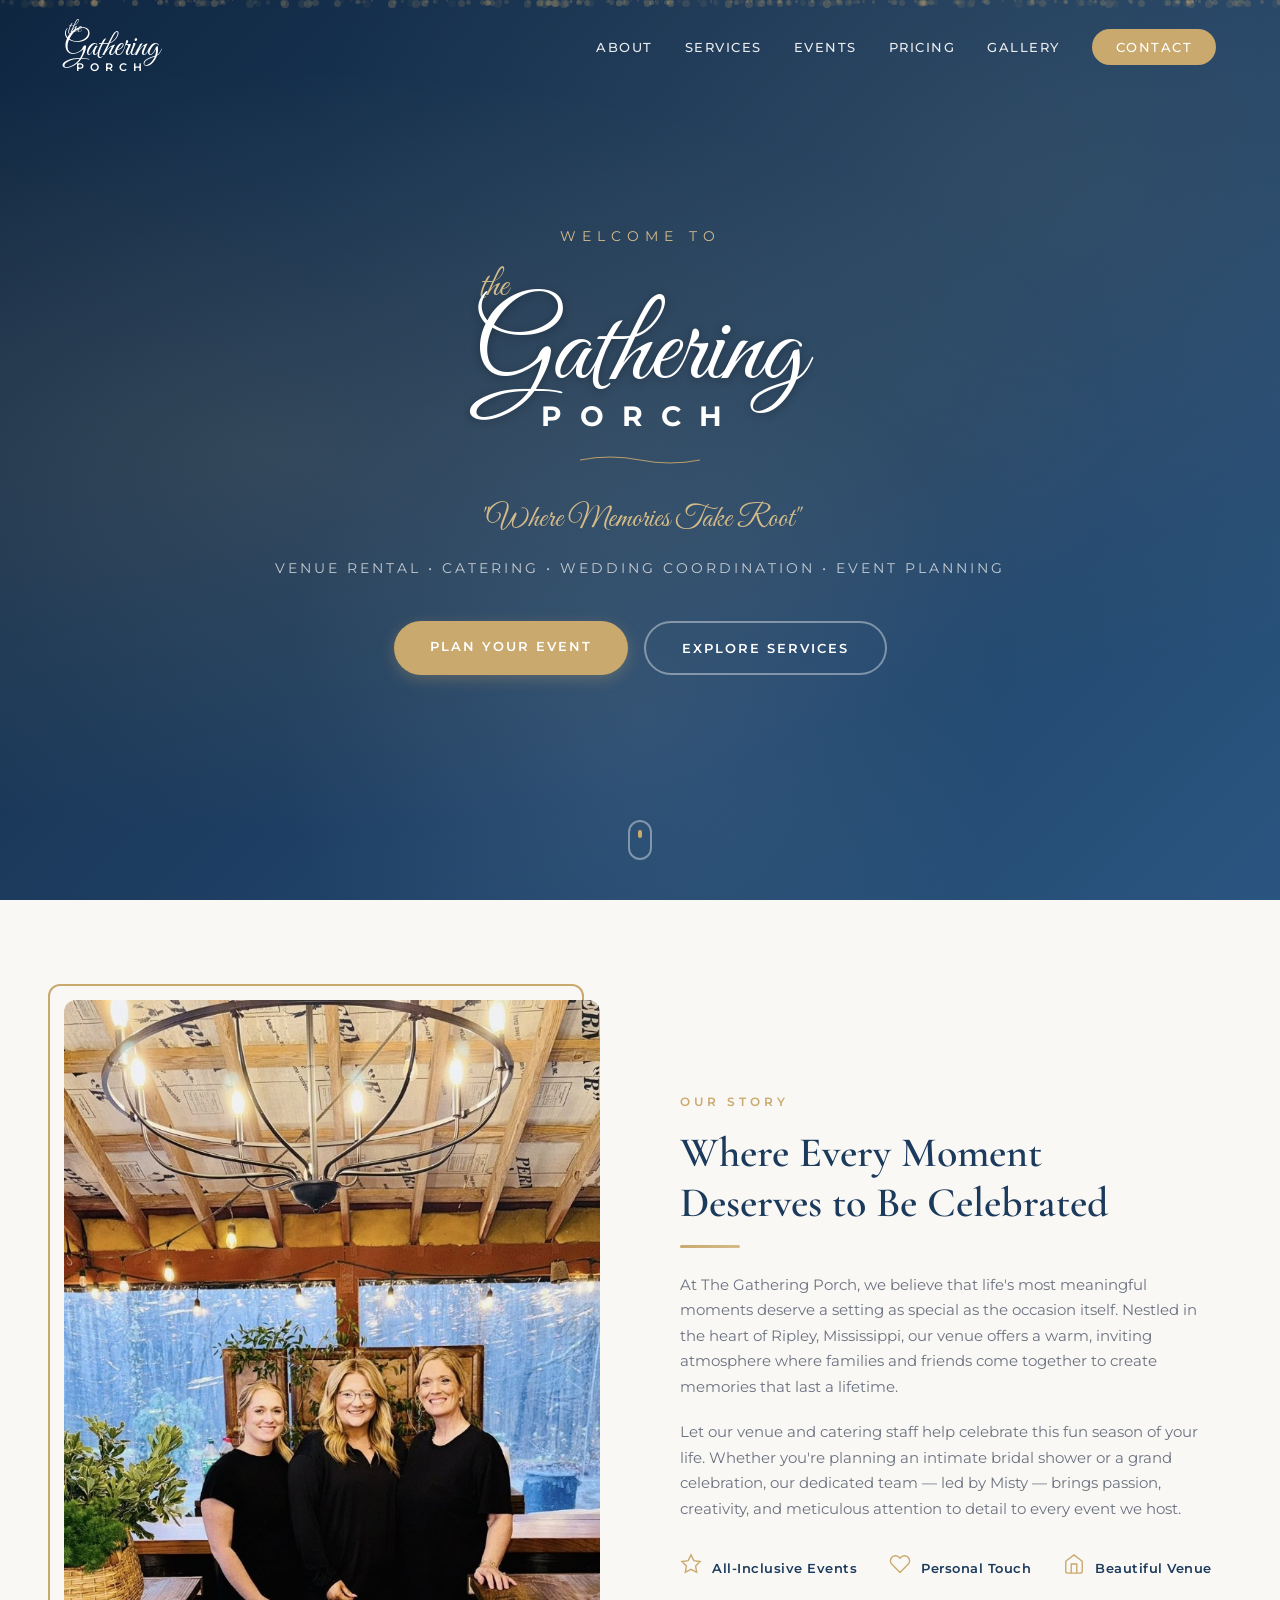
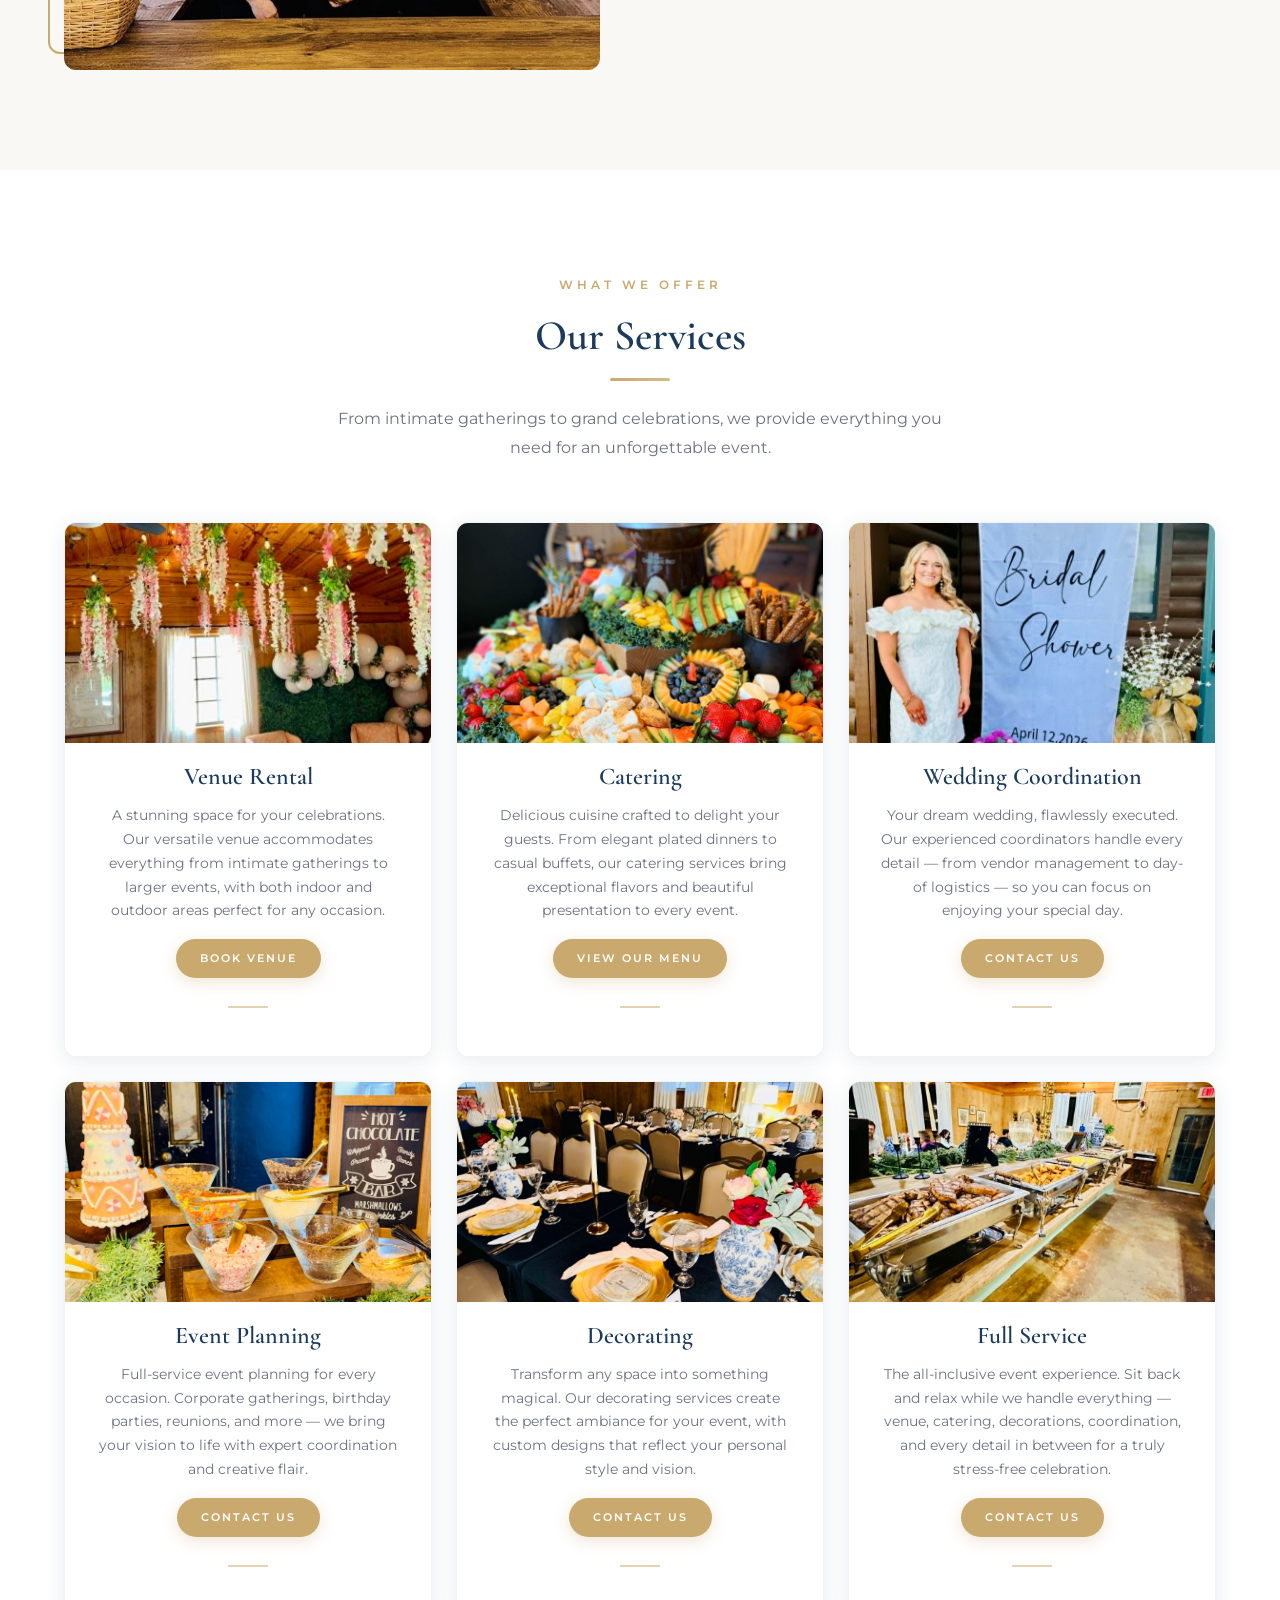
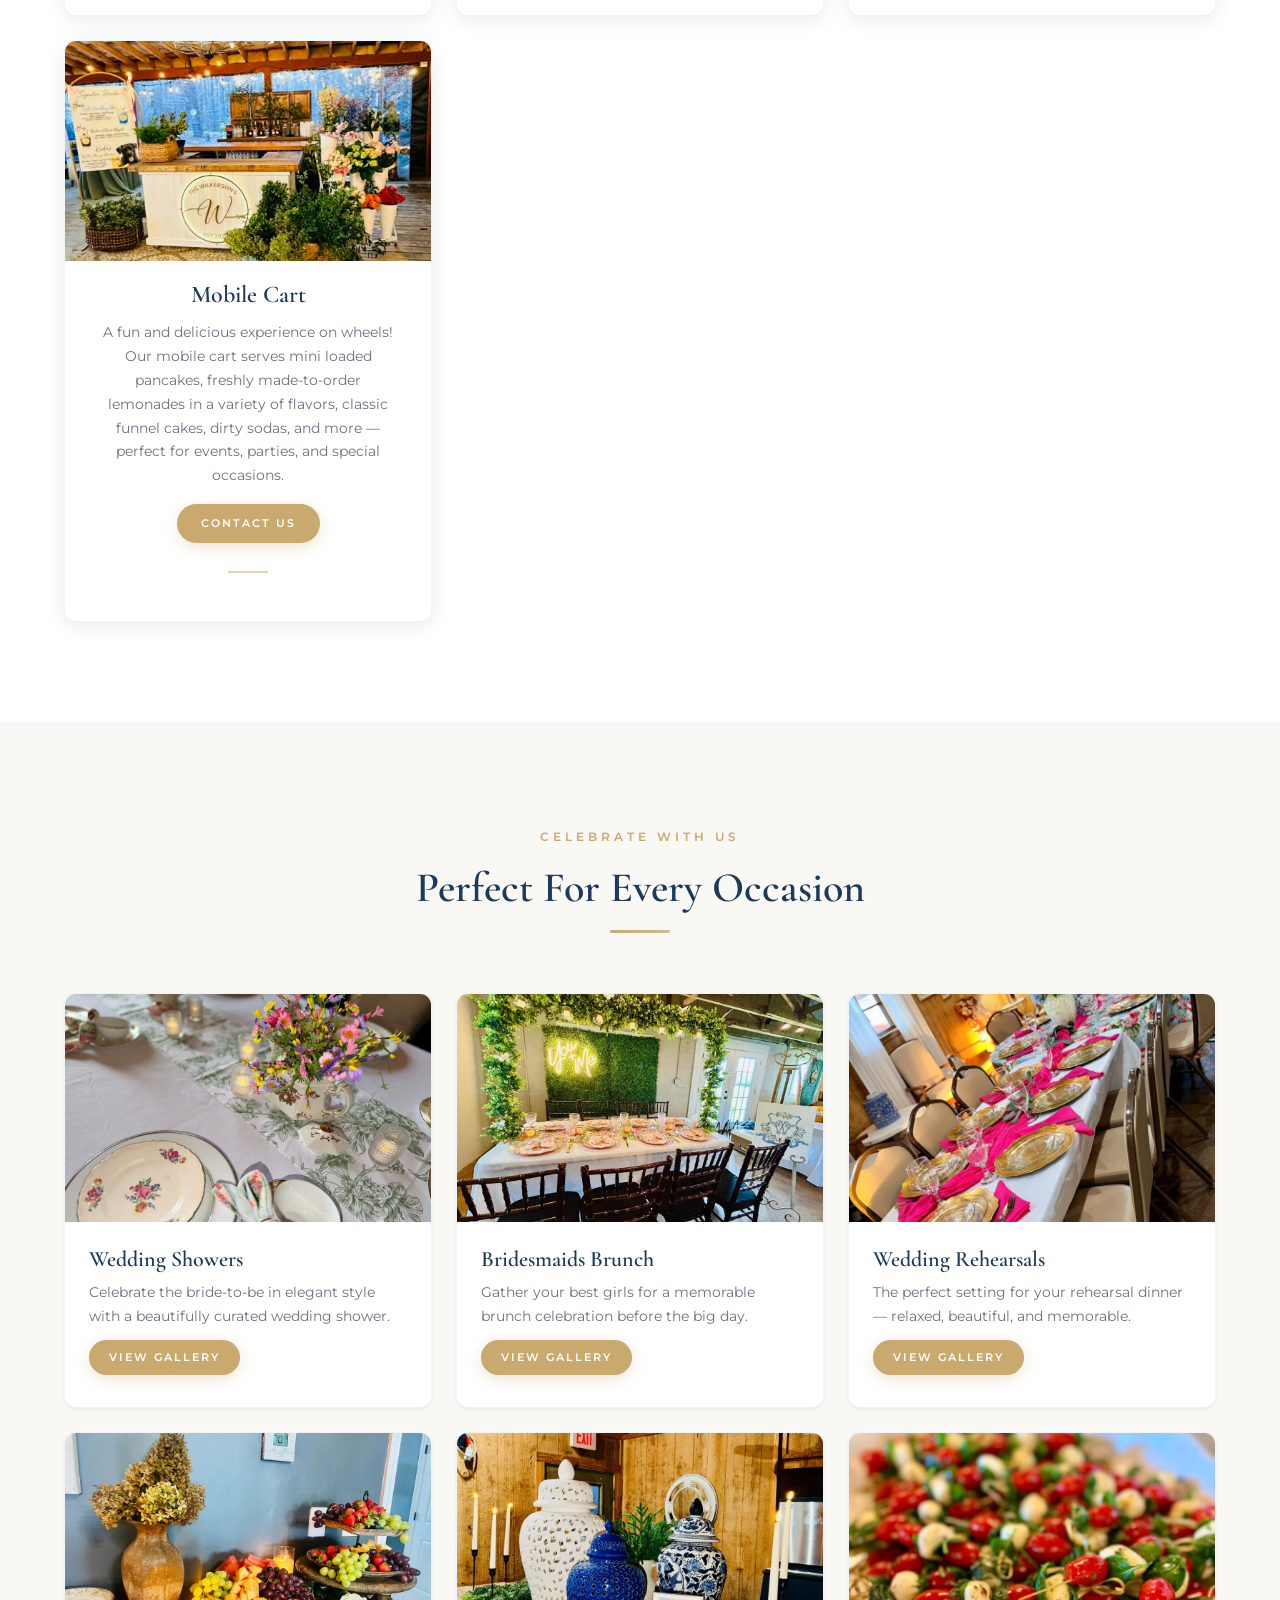
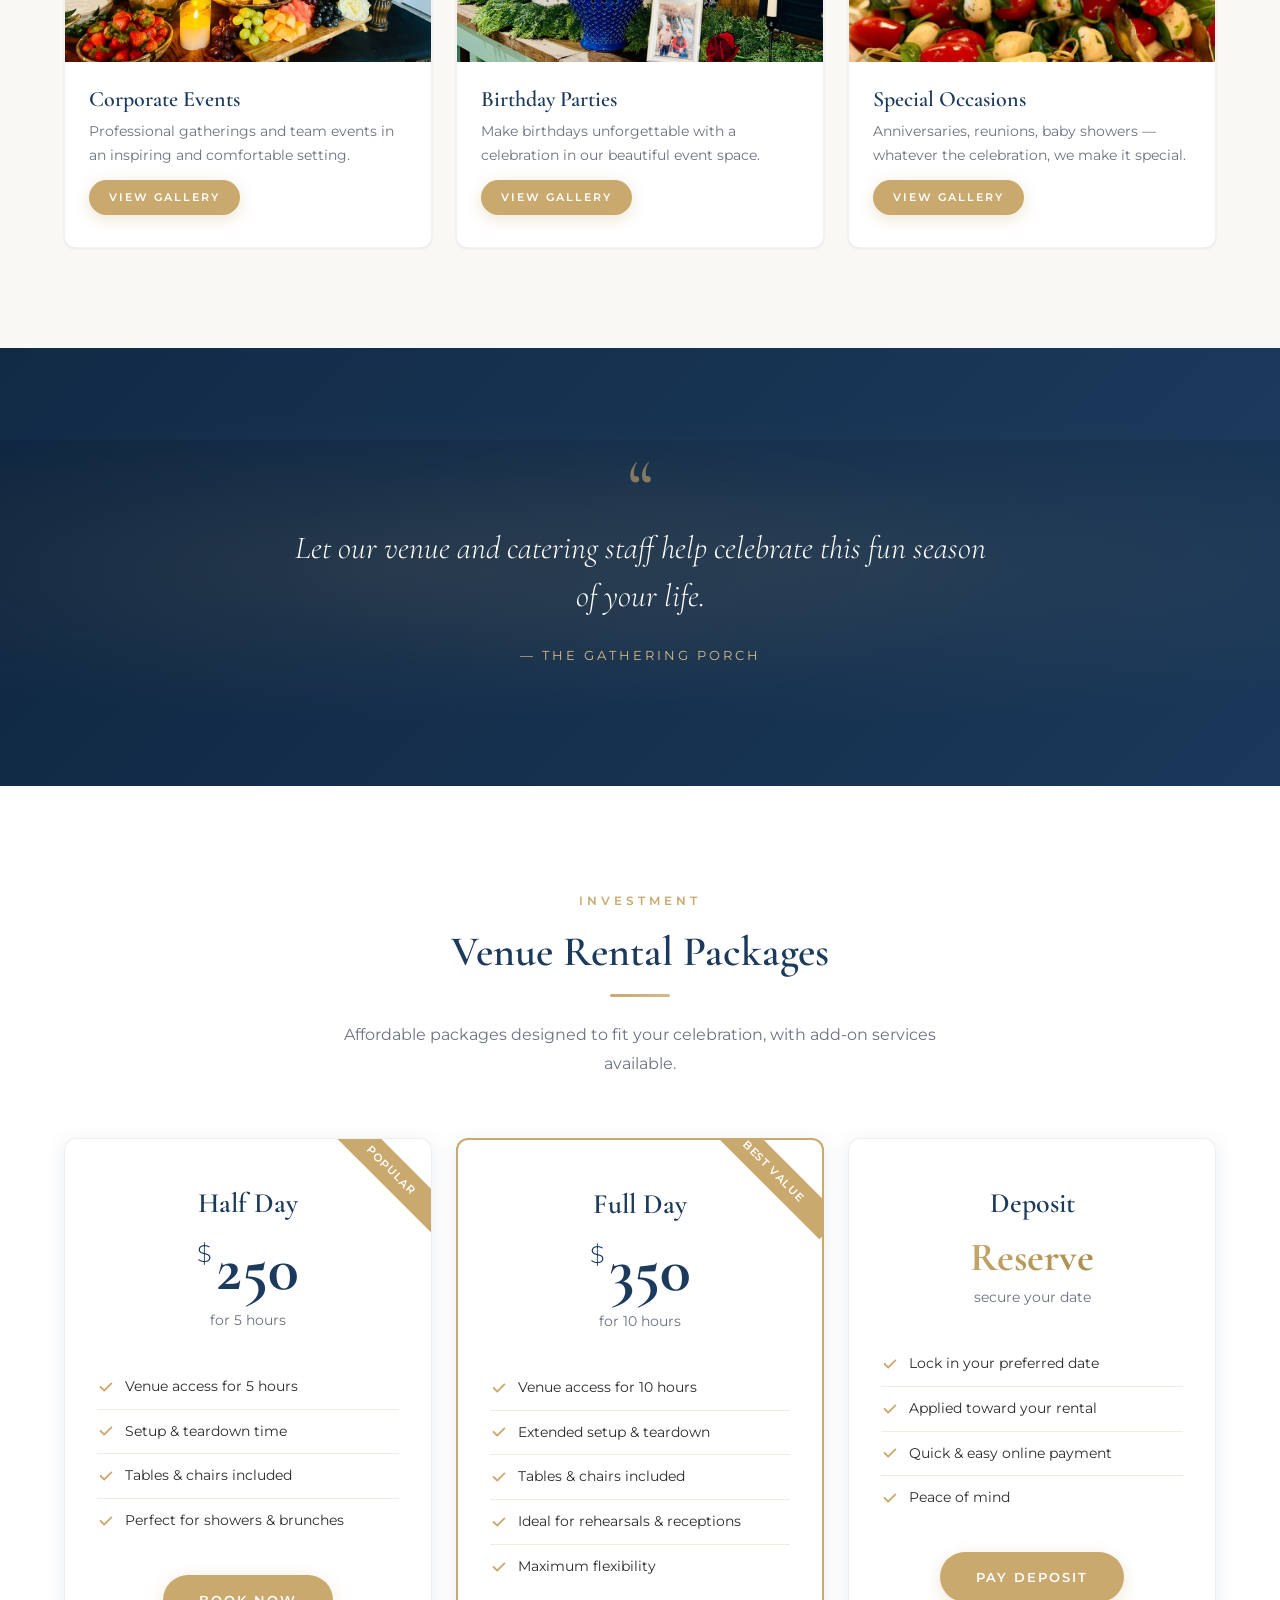
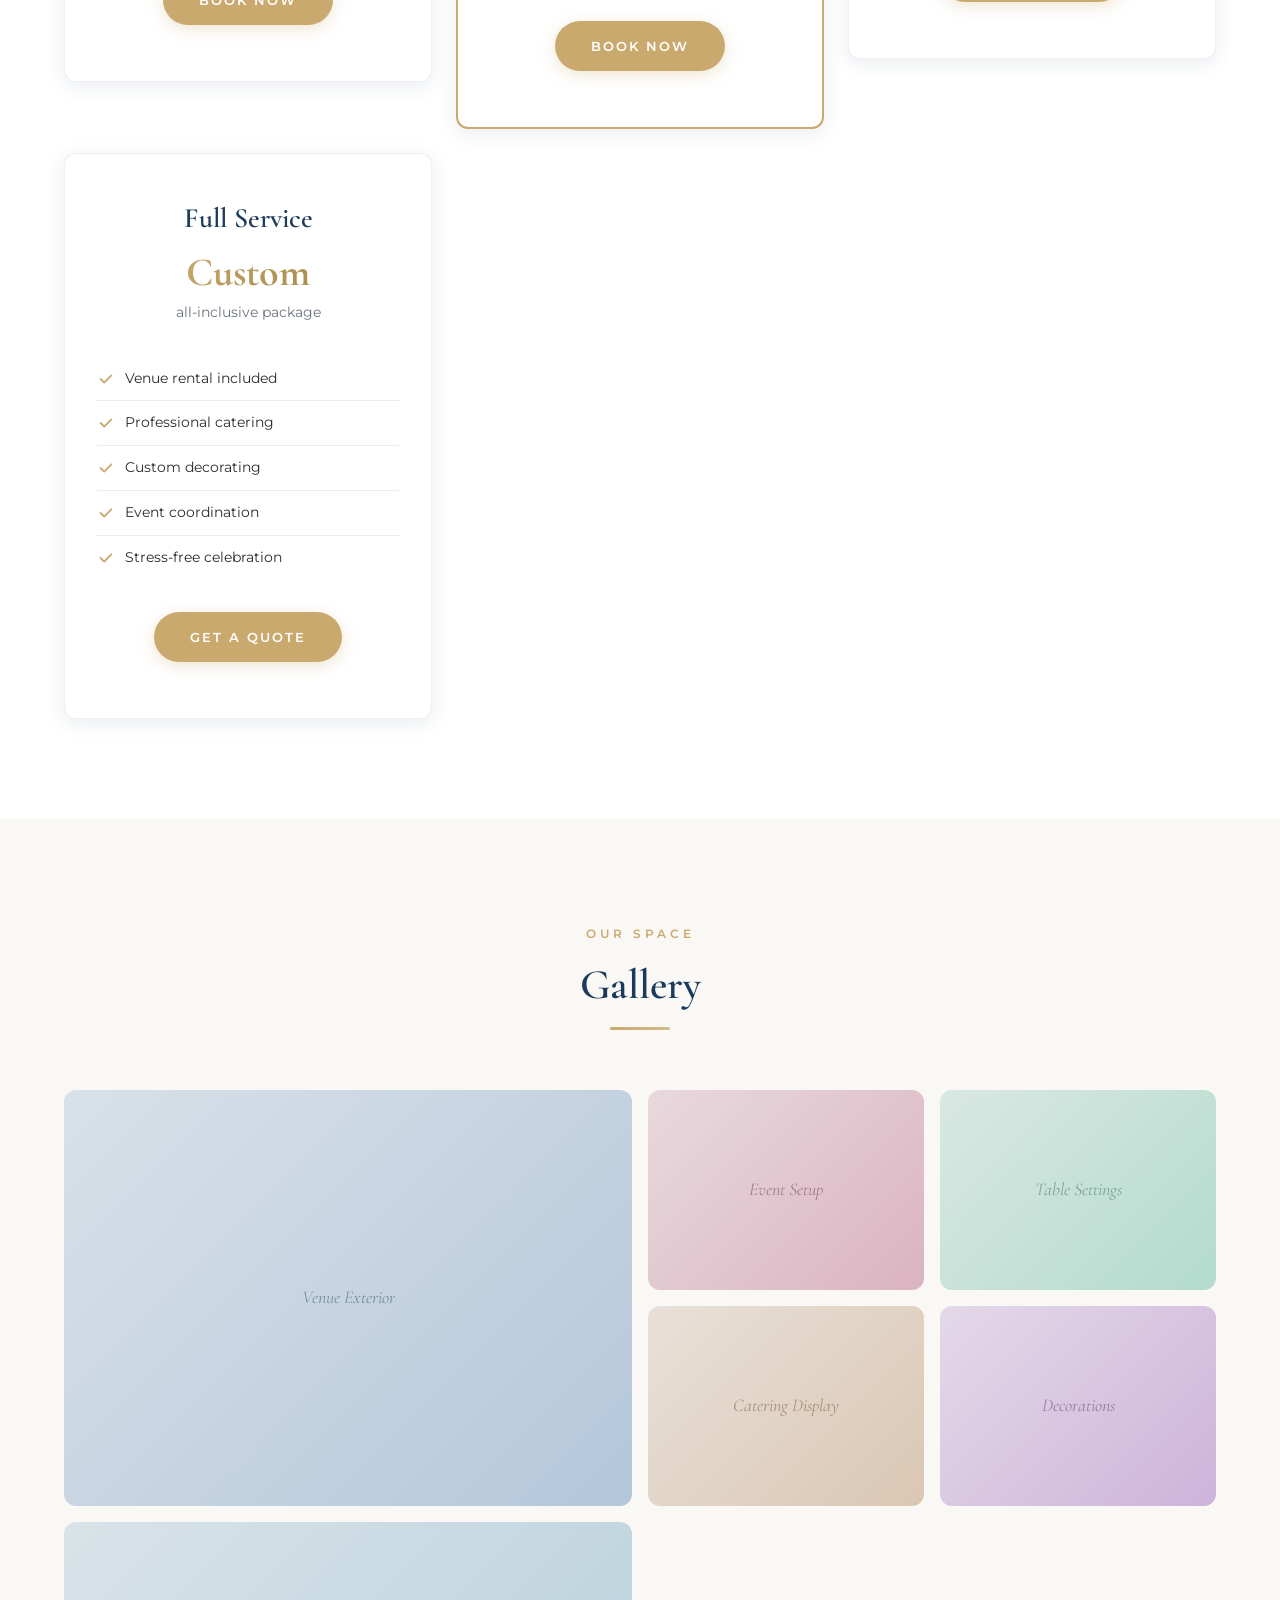
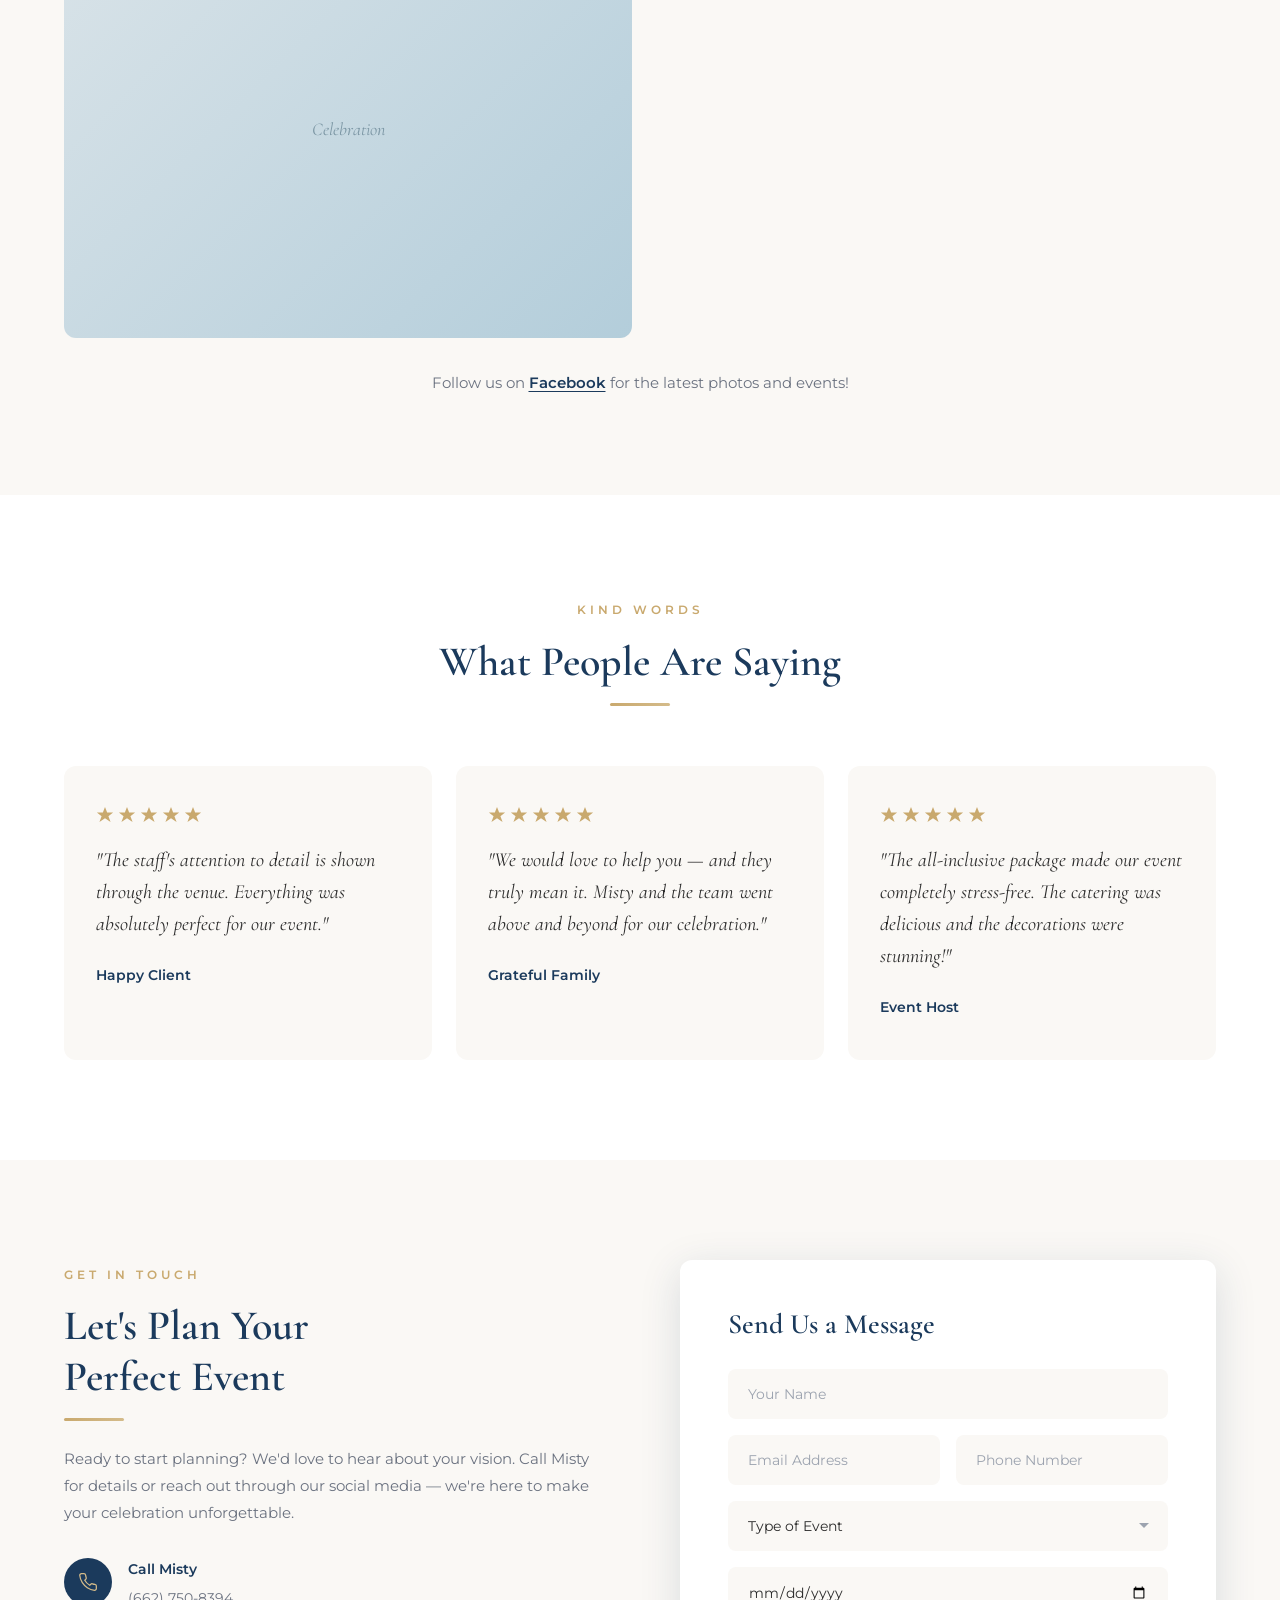
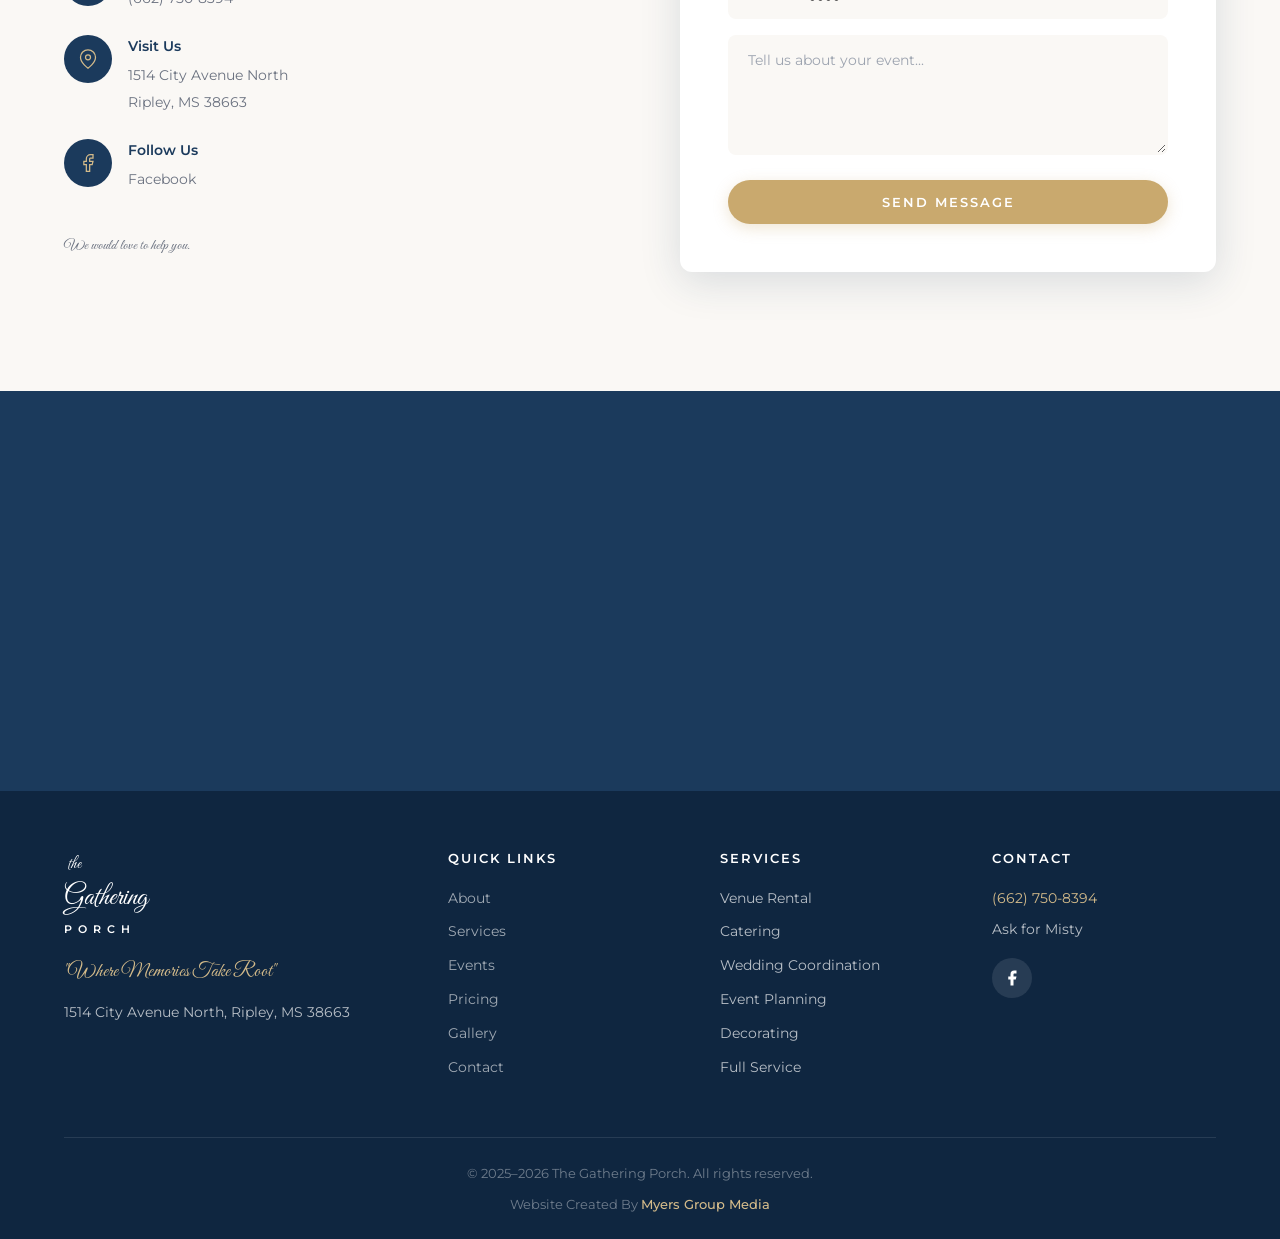
==== index.html @ e9dcbb6f "feat: add corporate events gallery page and update homepage card" ====
<!DOCTYPE html>
<html lang="en">
<head>
  <meta charset="UTF-8">
  <meta name="viewport" content="width=device-width, initial-scale=1.0">

  <!-- Primary SEO -->
  <title>The Gathering Porch Ripley | Venue Rental, Catering & Wedding Coordination — Ripley, MS</title>
  <meta name="description" content="The Gathering Porch in Ripley, MS — premier venue rental, catering, wedding coordination & event planning. Book your wedding shower, bridesmaids brunch, rehearsal dinner or special event. Call Misty (662) 750-8394.">
  <meta name="keywords" content="Gathering Porch, Gathering Porch Ripley, The Gathering Porch, Ripley MS venue, venue rental Ripley Mississippi, catering Ripley MS, wedding coordinator Ripley, event planning Ripley MS, Mississippi wedding venue, wedding shower venue, bridesmaids brunch Ripley, rehearsal dinner venue, event venue Tippah County, Ripley Mississippi events, affordable venue rental Mississippi">
  <meta name="author" content="The Gathering Porch">
  <meta name="robots" content="index, follow">
  <link rel="canonical" href="https://gatheringporchripley.com/">

  <!-- Open Graph / Facebook -->
  <meta property="og:type" content="website">
  <meta property="og:url" content="https://gatheringporchripley.com/">
  <meta property="og:title" content="The Gathering Porch — Where Memories Take Root | Ripley, MS">
  <meta property="og:description" content="Premier venue rental, catering, wedding coordination & event planning in Ripley, Mississippi. Wedding showers, bridesmaids brunches, rehearsal dinners & more. Call Misty (662) 750-8394.">
  <meta property="og:image" content="https://gatheringporchripley.com/og-image.png">
  <meta property="og:image:width" content="1200">
  <meta property="og:image:height" content="630">
  <meta property="og:image:alt" content="The Gathering Porch — Venue Rental, Catering & Event Planning in Ripley, Mississippi">
  <meta property="og:site_name" content="The Gathering Porch">
  <meta property="og:locale" content="en_US">

  <!-- Twitter Card -->
  <meta name="twitter:card" content="summary_large_image">
  <meta name="twitter:title" content="The Gathering Porch — Where Memories Take Root | Ripley, MS">
  <meta name="twitter:description" content="Premier venue rental, catering, wedding coordination & event planning in Ripley, Mississippi.">
  <meta name="twitter:image" content="https://gatheringporchripley.com/og-image.png">

  <!-- Geo/Local SEO -->
  <meta name="geo.region" content="US-MS">
  <meta name="geo.placename" content="Ripley, Mississippi">
  <meta name="geo.position" content="34.7300;-88.9500">
  <meta name="ICBM" content="34.7300, -88.9500">

  <!-- Structured Data / JSON-LD -->
  <script type="application/ld+json">
  {
    "@context": "https://schema.org",
    "@type": "EventVenue",
    "name": "The Gathering Porch",
    "alternateName": "Gathering Porch Ripley",
    "description": "Premier venue rental, catering, wedding coordination and event planning in Ripley, Mississippi. Where Memories Take Root.",
    "url": "https://gatheringporchripley.com",
    "telephone": "+16627508394",
    "address": {
      "@type": "PostalAddress",
      "streetAddress": "1514 City Avenue North",
      "addressLocality": "Ripley",
      "addressRegion": "MS",
      "postalCode": "38663",
      "addressCountry": "US"
    },
    "geo": {
      "@type": "GeoCoordinates",
      "latitude": 34.7300,
      "longitude": -88.9500
    },
    "image": "https://gatheringporchripley.com/og-image.png",
    "sameAs": [
      "https://www.facebook.com/p/The-Gathering-Porch-61575511894555/"
    ],
    "openingHoursSpecification": {
      "@type": "OpeningHoursSpecification",
      "dayOfWeek": ["Monday","Tuesday","Wednesday","Thursday","Friday","Saturday","Sunday"],
      "opens": "08:00",
      "closes": "22:00"
    },
    "priceRange": "$250-$350",
    "makesOffer": [
      {
        "@type": "Offer",
        "name": "Half Day Venue Rental",
        "description": "Venue rental for 5 hours including tables and chairs",
        "price": "250.00",
        "priceCurrency": "USD"
      },
      {
        "@type": "Offer",
        "name": "Full Day Venue Rental",
        "description": "Venue rental for 10 hours including tables and chairs",
        "price": "350.00",
        "priceCurrency": "USD"
      }
    ],
    "hasOfferCatalog": {
      "@type": "OfferCatalog",
      "name": "Services",
      "itemListElement": [
        {"@type": "OfferCatalog", "name": "Venue Rental"},
        {"@type": "OfferCatalog", "name": "Catering"},
        {"@type": "OfferCatalog", "name": "Wedding Coordination"},
        {"@type": "OfferCatalog", "name": "Event Planning"},
        {"@type": "OfferCatalog", "name": "Decorating"},
        {"@type": "OfferCatalog", "name": "Full Service Events"}
      ]
    }
  }
  </script>

  <link rel="preconnect" href="https://fonts.googleapis.com">
  <link rel="preconnect" href="https://fonts.gstatic.com" crossorigin>
  <link href="https://fonts.googleapis.com/css2?family=Cormorant+Garamond:ital,wght@0,300;0,400;0,500;0,600;0,700;1,300;1,400;1,500;1,600;1,700&family=Montserrat:wght@300;400;500;600;700&family=Great+Vibes&display=swap" rel="stylesheet">
  <link rel="stylesheet" href="styles.css">
</head>
<body>

  <!-- Navigation -->
  <nav class="navbar" id="navbar">
    <div class="nav-container">
      <a href="#hero" class="nav-logo">
        <span class="nav-logo-the">the</span>
        <span class="nav-logo-main">Gathering</span>
        <span class="nav-logo-sub">PORCH</span>
      </a>
      <button class="nav-toggle" id="navToggle" aria-label="Toggle navigation">
        <span></span><span></span><span></span>
      </button>
      <ul class="nav-menu" id="navMenu">
        <li><a href="#about">About</a></li>
        <li><a href="#services">Services</a></li>
        <li><a href="#events">Events</a></li>
        <li><a href="#pricing">Pricing</a></li>
        <li><a href="#gallery">Gallery</a></li>
        <li><a href="#contact" class="nav-cta">Contact</a></li>
      </ul>
    </div>
  </nav>

  <!-- Hero Section -->
  <section class="hero" id="hero">
    <div class="hero-overlay"></div>
    <div class="hero-particles" id="heroParticles"></div>
    <div class="hero-content">
      <p class="hero-prelude">Welcome to</p>
      <h1 class="hero-title">
        <span class="hero-the">the</span>
        <span class="hero-gathering">Gathering</span>
        <span class="hero-porch">PORCH</span>
      </h1>
      <div class="hero-divider">
        <svg viewBox="0 0 200 20" class="hero-flourish">
          <path d="M0,10 Q50,0 100,10 Q150,20 200,10" fill="none" stroke="currentColor" stroke-width="1.5"/>
        </svg>
      </div>
      <p class="hero-tagline">"Where Memories Take Root"</p>
      <p class="hero-subtitle">Venue Rental &bull; Catering &bull; Wedding Coordination &bull; Event Planning</p>
      <div class="hero-actions">
        <a href="#contact" class="btn btn-primary">Plan Your Event</a>
        <a href="#services" class="btn btn-outline">Explore Services</a>
      </div>
    </div>
    <div class="hero-scroll">
      <a href="#about" aria-label="Scroll down">
        <div class="scroll-indicator">
          <div class="scroll-dot"></div>
        </div>
      </a>
    </div>
  </section>

  <!-- About Section -->
  <section class="section about" id="about">
    <div class="container">
      <div class="about-grid">
        <div class="about-image" data-animate="fade-right">
          <div class="image-frame">
            <div class="image-placeholder about-placeholder" style="background: none;">
              <img src="about-image.jpg?v=2" alt="The Gathering Porch team" style="width: 100%; height: 100%; object-fit: cover; object-position: center;">
            </div>
          </div>
        </div>
        <div class="about-content" data-animate="fade-left">
          <span class="section-label">Our Story</span>
          <h2 class="section-title">Where Every Moment<br>Deserves to Be Celebrated</h2>
          <div class="title-accent"></div>
          <p>At The Gathering Porch, we believe that life's most meaningful moments deserve a setting as special as the occasion itself. Nestled in the heart of Ripley, Mississippi, our venue offers a warm, inviting atmosphere where families and friends come together to create memories that last a lifetime.</p>
          <p>Let our venue and catering staff help celebrate this fun season of your life. Whether you're planning an intimate bridal shower or a grand celebration, our dedicated team — led by Misty — brings passion, creativity, and meticulous attention to detail to every event we host.</p>
          <div class="about-stats">
            <div class="stat">
              <span class="stat-icon">
                <svg viewBox="0 0 24 24" fill="none" stroke="currentColor" stroke-width="1.5"><path d="M12 2L15.09 8.26L22 9.27L17 14.14L18.18 21.02L12 17.77L5.82 21.02L7 14.14L2 9.27L8.91 8.26L12 2Z"/></svg>
              </span>
              <span class="stat-text">All-Inclusive Events</span>
            </div>
            <div class="stat">
              <span class="stat-icon">
                <svg viewBox="0 0 24 24" fill="none" stroke="currentColor" stroke-width="1.5"><path d="M20.84 4.61a5.5 5.5 0 0 0-7.78 0L12 5.67l-1.06-1.06a5.5 5.5 0 0 0-7.78 7.78l1.06 1.06L12 21.23l7.78-7.78 1.06-1.06a5.5 5.5 0 0 0 0-7.78z"/></svg>
              </span>
              <span class="stat-text">Personal Touch</span>
            </div>
            <div class="stat">
              <span class="stat-icon">
                <svg viewBox="0 0 24 24" fill="none" stroke="currentColor" stroke-width="1.5"><path d="M3 9l9-7 9 7v11a2 2 0 0 1-2 2H5a2 2 0 0 1-2-2z"/><polyline points="9 22 9 12 15 12 15 22"/></svg>
              </span>
              <span class="stat-text">Beautiful Venue</span>
            </div>
          </div>
        </div>
      </div>
    </div>
  </section>

  <!-- Services Section -->
  <section class="section services" id="services">
    <div class="services-bg"></div>
    <div class="container">
      <div class="section-header" data-animate="fade-up">
        <span class="section-label">What We Offer</span>
        <h2 class="section-title">Our Services</h2>
        <div class="title-accent center"></div>
        <p class="section-description">From intimate gatherings to grand celebrations, we provide everything you need for an unforgettable event.</p>
      </div>
      <div class="services-grid">
        <div class="service-card" data-animate="fade-up" data-delay="0">
          <div class="service-image">
            <img src="venue-rental.jpg" alt="The Gathering Porch venue interior with hanging floral decorations and elegant seating" loading="lazy">
          </div>
          <h3>Venue Rental</h3>
          <p>A stunning space for your celebrations. Our versatile venue accommodates everything from intimate gatherings to larger events, with both indoor and outdoor areas perfect for any occasion.</p>
          <a href="venue-rental.html" class="btn btn-primary service-btn">Book Venue</a>
          <div class="service-accent"></div>
        </div>
        <div class="service-card" data-animate="fade-up" data-delay="100">
          <div class="service-image">
            <img src="catering.jpg" alt="Chocolate fountain with fresh fruit and treats catering display" loading="lazy">
          </div>
          <h3>Catering</h3>
          <p>Delicious cuisine crafted to delight your guests. From elegant plated dinners to casual buffets, our catering services bring exceptional flavors and beautiful presentation to every event.</p>
          <a href="menu.html" class="btn btn-primary service-btn">View Our Menu</a>
          <div class="service-accent"></div>
        </div>
        <div class="service-card" data-animate="fade-up" data-delay="200">
          <div class="service-image">
            <img src="wedding-coordination.jpg" alt="Woman standing next to a Welcome to Madison's Bridal Shower sign" loading="lazy">
          </div>
          <h3>Wedding Coordination</h3>
          <p>Your dream wedding, flawlessly executed. Our experienced coordinators handle every detail — from vendor management to day-of logistics — so you can focus on enjoying your special day.</p>
          <a href="#contact" class="btn btn-primary service-btn">Contact Us</a>
          <div class="service-accent"></div>
        </div>
        <div class="service-card" data-animate="fade-up" data-delay="300">
          <div class="service-image">
            <img src="event-planning.jpg" alt="A hot chocolate bar setup for an event" loading="lazy">
          </div>
          <h3>Event Planning</h3>
          <p>Full-service event planning for every occasion. Corporate gatherings, birthday parties, reunions, and more — we bring your vision to life with expert coordination and creative flair.</p>
          <a href="#contact" class="btn btn-primary service-btn">Contact Us</a>
          <div class="service-accent"></div>
        </div>
        <div class="service-card" data-animate="fade-up" data-delay="400">
          <div class="service-image">
            <img src="decorating.jpg" alt="A beautifully decorated table setting with flowers, candles, and elegant plates" loading="lazy">
          </div>
          <h3>Decorating</h3>
          <p>Transform any space into something magical. Our decorating services create the perfect ambiance for your event, with custom designs that reflect your personal style and vision.</p>
          <a href="#contact" class="btn btn-primary service-btn">Contact Us</a>
          <div class="service-accent"></div>
        </div>
        <div class="service-card" data-animate="fade-up" data-delay="500">
          <div class="service-image">
            <img src="full-service.jpg" alt="A catering buffet setup for a full service event" loading="lazy">
          </div>
          <h3>Full Service</h3>
          <p>The all-inclusive event experience. Sit back and relax while we handle everything — venue, catering, decorations, coordination, and every detail in between for a truly stress-free celebration.</p>
          <a href="#contact" class="btn btn-primary service-btn">Contact Us</a>
          <div class="service-accent"></div>
        </div>
        <div class="service-card" data-animate="fade-up" data-delay="600">
          <div class="service-image">
            <img src="mobile-cart.jpg" alt="A beautifully decorated mobile beverage cart set up for an event" loading="lazy">
          </div>
          <h3>Mobile Cart</h3>
          <p>A fun and delicious experience on wheels! Our mobile cart serves mini loaded pancakes, freshly made-to-order lemonades in a variety of flavors, classic funnel cakes, dirty sodas, and more — perfect for events, parties, and special occasions.</p>
          <a href="#contact" class="btn btn-primary service-btn">Contact Us</a>
          <div class="service-accent"></div>
        </div>
      </div>
    </div>
  </section>

  <!-- Events Section -->
  <section class="section events" id="events">
    <div class="container">
      <div class="section-header" data-animate="fade-up">
        <span class="section-label">Celebrate With Us</span>
        <h2 class="section-title">Perfect For Every Occasion</h2>
        <div class="title-accent center"></div>
      </div>
      <div class="events-grid">
        <div class="event-card" data-animate="fade-up" data-delay="0">
          <div class="event-image">
            <img src="wedding-shower.jpg" alt="Elegant wedding shower table setting with vintage china, wildflowers, and candlelight" loading="lazy">
          </div>
          <div class="event-content">
            <h3>Wedding Showers</h3>
            <p>Celebrate the bride-to-be in elegant style with a beautifully curated wedding shower.</p>
            <a href="wedding-showers.html" class="btn btn-primary event-btn">View Gallery</a>
          </div>
        </div>
        <div class="event-card" data-animate="fade-up" data-delay="100">
          <div class="event-image">
            <img src="brunch-1.jpg" alt="Long elegant table setting with a You + Me neon sign and boxwood backdrop" loading="lazy">
          </div>
          <div class="event-content">
            <h3>Bridesmaids Brunch</h3>
            <p>Gather your best girls for a memorable brunch celebration before the big day.</p>
            <a href="bridesmaids-brunch.html" class="btn btn-primary event-btn">View Gallery</a>
          </div>
        </div>
        <div class="event-card" data-animate="fade-up" data-delay="200">
          <div class="event-image">
            <img src="rehearsal-1.jpg" alt="Long table setting with pink runners and floral tablecloths" loading="lazy">
          </div>
          <div class="event-content">
            <h3>Wedding Rehearsals</h3>
            <p>The perfect setting for your rehearsal dinner — relaxed, beautiful, and memorable.</p>
            <a href="wedding-rehearsals.html" class="btn btn-primary event-btn">View Gallery</a>
          </div>
        </div>
        <div class="event-card" data-animate="fade-up" data-delay="300">
          <div class="event-image">
            <img src="corporate-1.jpg" alt="Fruit, cheese, and charcuterie spread with grapes, melon, and strawberries" loading="lazy">
          </div>
          <div class="event-content">
            <h3>Corporate Events</h3>
            <p>Professional gatherings and team events in an inspiring and comfortable setting.</p>
            <a href="corporate-events.html" class="btn btn-primary event-btn">View Gallery</a>
          </div>
        </div>
        <div class="event-card" data-animate="fade-up" data-delay="400">
          <div class="event-image">
            <img src="birthday-1.jpg" alt="80th birthday welcome sign and cake" loading="lazy">
          </div>
          <div class="event-content">
            <h3>Birthday Parties</h3>
            <p>Make birthdays unforgettable with a celebration in our beautiful event space.</p>
            <a href="birthday-parties.html" class="btn btn-primary event-btn">View Gallery</a>
          </div>
        </div>
        <div class="event-card" data-animate="fade-up" data-delay="500">
          <div class="event-image">
            <img src="special-1.jpg" alt="Caprese salad skewers with cherry tomatoes, mozzarella, and basil" loading="lazy">
          </div>
          <div class="event-content">
            <h3>Special Occasions</h3>
            <p>Anniversaries, reunions, baby showers — whatever the celebration, we make it special.</p>
            <a href="special-occasions.html" class="btn btn-primary event-btn">View Gallery</a>
          </div>
        </div>
      </div>
    </div>
  </section>

  <!-- Parallax Quote -->
  <section class="parallax-quote">
    <div class="parallax-overlay"></div>
    <div class="container">
      <blockquote data-animate="fade-up">
        <span class="quote-mark">&ldquo;</span>
        <p>Let our venue and catering staff help celebrate this fun season of your life.</p>
        <footer>— The Gathering Porch</footer>
      </blockquote>
    </div>
  </section>

  <!-- Pricing Section -->
  <section class="section pricing" id="pricing">
    <div class="container">
      <div class="section-header" data-animate="fade-up">
        <span class="section-label">Investment</span>
        <h2 class="section-title">Venue Rental Packages</h2>
        <div class="title-accent center"></div>
        <p class="section-description">Affordable packages designed to fit your celebration, with add-on services available.</p>
      </div>
      <div class="pricing-grid">
        <div class="pricing-card" data-animate="fade-up" data-delay="0">
          <div class="pricing-ribbon">Popular</div>
          <h3>Half Day</h3>
          <div class="pricing-amount">
            <span class="currency">$</span>
            <span class="price">250</span>
          </div>
          <p class="pricing-duration">for 5 hours</p>
          <ul class="pricing-features">
            <li>
              <svg viewBox="0 0 20 20" fill="currentColor"><path d="M16.707 5.293a1 1 0 010 1.414l-8 8a1 1 0 01-1.414 0l-4-4a1 1 0 011.414-1.414L8 12.586l7.293-7.293a1 1 0 011.414 0z"/></svg>
              Venue access for 5 hours
            </li>
            <li>
              <svg viewBox="0 0 20 20" fill="currentColor"><path d="M16.707 5.293a1 1 0 010 1.414l-8 8a1 1 0 01-1.414 0l-4-4a1 1 0 011.414-1.414L8 12.586l7.293-7.293a1 1 0 011.414 0z"/></svg>
              Setup &amp; teardown time
            </li>
            <li>
              <svg viewBox="0 0 20 20" fill="currentColor"><path d="M16.707 5.293a1 1 0 010 1.414l-8 8a1 1 0 01-1.414 0l-4-4a1 1 0 011.414-1.414L8 12.586l7.293-7.293a1 1 0 011.414 0z"/></svg>
              Tables &amp; chairs included
            </li>
            <li>
              <svg viewBox="0 0 20 20" fill="currentColor"><path d="M16.707 5.293a1 1 0 010 1.414l-8 8a1 1 0 01-1.414 0l-4-4a1 1 0 011.414-1.414L8 12.586l7.293-7.293a1 1 0 011.414 0z"/></svg>
              Perfect for showers &amp; brunches
            </li>
          </ul>
          <a href="https://checkout.square.site/merchant/ML8C0TZ2ME3C3/checkout/OUR427HUZ4KGFQJZJCZCHUVI?src=sheet" target="_blank" rel="noopener" class="btn btn-primary">Book Now</a>
        </div>
        <div class="pricing-card featured" data-animate="fade-up" data-delay="150">
          <div class="pricing-ribbon">Best Value</div>
          <h3>Full Day</h3>
          <div class="pricing-amount">
            <span class="currency">$</span>
            <span class="price">350</span>
          </div>
          <p class="pricing-duration">for 10 hours</p>
          <ul class="pricing-features">
            <li>
              <svg viewBox="0 0 20 20" fill="currentColor"><path d="M16.707 5.293a1 1 0 010 1.414l-8 8a1 1 0 01-1.414 0l-4-4a1 1 0 011.414-1.414L8 12.586l7.293-7.293a1 1 0 011.414 0z"/></svg>
              Venue access for 10 hours
            </li>
            <li>
              <svg viewBox="0 0 20 20" fill="currentColor"><path d="M16.707 5.293a1 1 0 010 1.414l-8 8a1 1 0 01-1.414 0l-4-4a1 1 0 011.414-1.414L8 12.586l7.293-7.293a1 1 0 011.414 0z"/></svg>
              Extended setup &amp; teardown
            </li>
            <li>
              <svg viewBox="0 0 20 20" fill="currentColor"><path d="M16.707 5.293a1 1 0 010 1.414l-8 8a1 1 0 01-1.414 0l-4-4a1 1 0 011.414-1.414L8 12.586l7.293-7.293a1 1 0 011.414 0z"/></svg>
              Tables &amp; chairs included
            </li>
            <li>
              <svg viewBox="0 0 20 20" fill="currentColor"><path d="M16.707 5.293a1 1 0 010 1.414l-8 8a1 1 0 01-1.414 0l-4-4a1 1 0 011.414-1.414L8 12.586l7.293-7.293a1 1 0 011.414 0z"/></svg>
              Ideal for rehearsals &amp; receptions
            </li>
            <li>
              <svg viewBox="0 0 20 20" fill="currentColor"><path d="M16.707 5.293a1 1 0 010 1.414l-8 8a1 1 0 01-1.414 0l-4-4a1 1 0 011.414-1.414L8 12.586l7.293-7.293a1 1 0 011.414 0z"/></svg>
              Maximum flexibility
            </li>
          </ul>
          <a href="https://checkout.square.site/merchant/ML8C0TZ2ME3C3/checkout/XFKM3N6PQBIZUSWVGMMUBPYK?src=sheet" target="_blank" rel="noopener" class="btn btn-primary">Book Now</a>
        </div>
        <div class="pricing-card" data-animate="fade-up" data-delay="300">
          <h3>Deposit</h3>
          <div class="pricing-amount">
            <span class="price custom">Reserve</span>
          </div>
          <p class="pricing-duration">secure your date</p>
          <ul class="pricing-features">
            <li>
              <svg viewBox="0 0 20 20" fill="currentColor"><path d="M16.707 5.293a1 1 0 010 1.414l-8 8a1 1 0 01-1.414 0l-4-4a1 1 0 011.414-1.414L8 12.586l7.293-7.293a1 1 0 011.414 0z"/></svg>
              Lock in your preferred date
            </li>
            <li>
              <svg viewBox="0 0 20 20" fill="currentColor"><path d="M16.707 5.293a1 1 0 010 1.414l-8 8a1 1 0 01-1.414 0l-4-4a1 1 0 011.414-1.414L8 12.586l7.293-7.293a1 1 0 011.414 0z"/></svg>
              Applied toward your rental
            </li>
            <li>
              <svg viewBox="0 0 20 20" fill="currentColor"><path d="M16.707 5.293a1 1 0 010 1.414l-8 8a1 1 0 01-1.414 0l-4-4a1 1 0 011.414-1.414L8 12.586l7.293-7.293a1 1 0 011.414 0z"/></svg>
              Quick &amp; easy online payment
            </li>
            <li>
              <svg viewBox="0 0 20 20" fill="currentColor"><path d="M16.707 5.293a1 1 0 010 1.414l-8 8a1 1 0 01-1.414 0l-4-4a1 1 0 011.414-1.414L8 12.586l7.293-7.293a1 1 0 011.414 0z"/></svg>
              Peace of mind
            </li>
          </ul>
          <a href="https://checkout.square.site/merchant/ML8C0TZ2ME3C3/checkout/47IAEABX7VNBGLWQZDGZLGRT?src=sheet" target="_blank" rel="noopener" class="btn btn-primary">Pay Deposit</a>
        </div>
        <div class="pricing-card" data-animate="fade-up" data-delay="450">
          <h3>Full Service</h3>
          <div class="pricing-amount">
            <span class="price custom">Custom</span>
          </div>
          <p class="pricing-duration">all-inclusive package</p>
          <ul class="pricing-features">
            <li>
              <svg viewBox="0 0 20 20" fill="currentColor"><path d="M16.707 5.293a1 1 0 010 1.414l-8 8a1 1 0 01-1.414 0l-4-4a1 1 0 011.414-1.414L8 12.586l7.293-7.293a1 1 0 011.414 0z"/></svg>
              Venue rental included
            </li>
            <li>
              <svg viewBox="0 0 20 20" fill="currentColor"><path d="M16.707 5.293a1 1 0 010 1.414l-8 8a1 1 0 01-1.414 0l-4-4a1 1 0 011.414-1.414L8 12.586l7.293-7.293a1 1 0 011.414 0z"/></svg>
              Professional catering
            </li>
            <li>
              <svg viewBox="0 0 20 20" fill="currentColor"><path d="M16.707 5.293a1 1 0 010 1.414l-8 8a1 1 0 01-1.414 0l-4-4a1 1 0 011.414-1.414L8 12.586l7.293-7.293a1 1 0 011.414 0z"/></svg>
              Custom decorating
            </li>
            <li>
              <svg viewBox="0 0 20 20" fill="currentColor"><path d="M16.707 5.293a1 1 0 010 1.414l-8 8a1 1 0 01-1.414 0l-4-4a1 1 0 011.414-1.414L8 12.586l7.293-7.293a1 1 0 011.414 0z"/></svg>
              Event coordination
            </li>
            <li>
              <svg viewBox="0 0 20 20" fill="currentColor"><path d="M16.707 5.293a1 1 0 010 1.414l-8 8a1 1 0 01-1.414 0l-4-4a1 1 0 011.414-1.414L8 12.586l7.293-7.293a1 1 0 011.414 0z"/></svg>
              Stress-free celebration
            </li>
          </ul>
          <a href="#contact" class="btn btn-primary">Get a Quote</a>
        </div>
      </div>
    </div>
  </section>

  <!-- Gallery Section -->
  <section class="section gallery" id="gallery">
    <div class="container">
      <div class="section-header" data-animate="fade-up">
        <span class="section-label">Our Space</span>
        <h2 class="section-title">Gallery</h2>
        <div class="title-accent center"></div>
      </div>
      <div class="gallery-grid" data-animate="fade-up">
        <div class="gallery-item large">
          <div class="gallery-placeholder" style="--hue: 210;">
            <span>Venue Exterior</span>
          </div>
        </div>
        <div class="gallery-item">
          <div class="gallery-placeholder" style="--hue: 340;">
            <span>Event Setup</span>
          </div>
        </div>
        <div class="gallery-item">
          <div class="gallery-placeholder" style="--hue: 160;">
            <span>Table Settings</span>
          </div>
        </div>
        <div class="gallery-item">
          <div class="gallery-placeholder" style="--hue: 30;">
            <span>Catering Display</span>
          </div>
        </div>
        <div class="gallery-item">
          <div class="gallery-placeholder" style="--hue: 280;">
            <span>Decorations</span>
          </div>
        </div>
        <div class="gallery-item large">
          <div class="gallery-placeholder" style="--hue: 200;">
            <span>Celebration</span>
          </div>
        </div>
      </div>
      <p class="gallery-note" data-animate="fade-up">Follow us on <a href="https://www.facebook.com/p/The-Gathering-Porch-61575511894555/" target="_blank" rel="noopener">Facebook</a> for the latest photos and events!</p>
    </div>
  </section>

  <!-- Testimonials -->
  <section class="section testimonials">
    <div class="container">
      <div class="section-header" data-animate="fade-up">
        <span class="section-label">Kind Words</span>
        <h2 class="section-title">What People Are Saying</h2>
        <div class="title-accent center"></div>
      </div>
      <div class="testimonials-grid">
        <div class="testimonial-card" data-animate="fade-up" data-delay="0">
          <div class="testimonial-stars">
            <svg viewBox="0 0 20 20" fill="currentColor"><path d="M10 1l2.39 6.26H19l-5.19 4.24 2.39 6.26L10 13.52 3.81 17.76l2.39-6.26L1 7.26h6.61z"/></svg>
            <svg viewBox="0 0 20 20" fill="currentColor"><path d="M10 1l2.39 6.26H19l-5.19 4.24 2.39 6.26L10 13.52 3.81 17.76l2.39-6.26L1 7.26h6.61z"/></svg>
            <svg viewBox="0 0 20 20" fill="currentColor"><path d="M10 1l2.39 6.26H19l-5.19 4.24 2.39 6.26L10 13.52 3.81 17.76l2.39-6.26L1 7.26h6.61z"/></svg>
            <svg viewBox="0 0 20 20" fill="currentColor"><path d="M10 1l2.39 6.26H19l-5.19 4.24 2.39 6.26L10 13.52 3.81 17.76l2.39-6.26L1 7.26h6.61z"/></svg>
            <svg viewBox="0 0 20 20" fill="currentColor"><path d="M10 1l2.39 6.26H19l-5.19 4.24 2.39 6.26L10 13.52 3.81 17.76l2.39-6.26L1 7.26h6.61z"/></svg>
          </div>
          <p>"The staff's attention to detail is shown through the venue. Everything was absolutely perfect for our event."</p>
          <div class="testimonial-author">
            <span class="author-name">Happy Client</span>
          </div>
        </div>
        <div class="testimonial-card" data-animate="fade-up" data-delay="150">
          <div class="testimonial-stars">
            <svg viewBox="0 0 20 20" fill="currentColor"><path d="M10 1l2.39 6.26H19l-5.19 4.24 2.39 6.26L10 13.52 3.81 17.76l2.39-6.26L1 7.26h6.61z"/></svg>
            <svg viewBox="0 0 20 20" fill="currentColor"><path d="M10 1l2.39 6.26H19l-5.19 4.24 2.39 6.26L10 13.52 3.81 17.76l2.39-6.26L1 7.26h6.61z"/></svg>
            <svg viewBox="0 0 20 20" fill="currentColor"><path d="M10 1l2.39 6.26H19l-5.19 4.24 2.39 6.26L10 13.52 3.81 17.76l2.39-6.26L1 7.26h6.61z"/></svg>
            <svg viewBox="0 0 20 20" fill="currentColor"><path d="M10 1l2.39 6.26H19l-5.19 4.24 2.39 6.26L10 13.52 3.81 17.76l2.39-6.26L1 7.26h6.61z"/></svg>
            <svg viewBox="0 0 20 20" fill="currentColor"><path d="M10 1l2.39 6.26H19l-5.19 4.24 2.39 6.26L10 13.52 3.81 17.76l2.39-6.26L1 7.26h6.61z"/></svg>
          </div>
          <p>"We would love to help you — and they truly mean it. Misty and the team went above and beyond for our celebration."</p>
          <div class="testimonial-author">
            <span class="author-name">Grateful Family</span>
          </div>
        </div>
        <div class="testimonial-card" data-animate="fade-up" data-delay="300">
          <div class="testimonial-stars">
            <svg viewBox="0 0 20 20" fill="currentColor"><path d="M10 1l2.39 6.26H19l-5.19 4.24 2.39 6.26L10 13.52 3.81 17.76l2.39-6.26L1 7.26h6.61z"/></svg>
            <svg viewBox="0 0 20 20" fill="currentColor"><path d="M10 1l2.39 6.26H19l-5.19 4.24 2.39 6.26L10 13.52 3.81 17.76l2.39-6.26L1 7.26h6.61z"/></svg>
            <svg viewBox="0 0 20 20" fill="currentColor"><path d="M10 1l2.39 6.26H19l-5.19 4.24 2.39 6.26L10 13.52 3.81 17.76l2.39-6.26L1 7.26h6.61z"/></svg>
            <svg viewBox="0 0 20 20" fill="currentColor"><path d="M10 1l2.39 6.26H19l-5.19 4.24 2.39 6.26L10 13.52 3.81 17.76l2.39-6.26L1 7.26h6.61z"/></svg>
            <svg viewBox="0 0 20 20" fill="currentColor"><path d="M10 1l2.39 6.26H19l-5.19 4.24 2.39 6.26L10 13.52 3.81 17.76l2.39-6.26L1 7.26h6.61z"/></svg>
          </div>
          <p>"The all-inclusive package made our event completely stress-free. The catering was delicious and the decorations were stunning!"</p>
          <div class="testimonial-author">
            <span class="author-name">Event Host</span>
          </div>
        </div>
      </div>
    </div>
  </section>

  <!-- Contact Section -->
  <section class="section contact" id="contact">
    <div class="container">
      <div class="contact-grid">
        <div class="contact-info" data-animate="fade-right">
          <span class="section-label">Get In Touch</span>
          <h2 class="section-title">Let's Plan Your<br>Perfect Event</h2>
          <div class="title-accent"></div>
          <p>Ready to start planning? We'd love to hear about your vision. Call Misty for details or reach out through our social media — we're here to make your celebration unforgettable.</p>
          <div class="contact-details">
            <div class="contact-item">
              <div class="contact-icon">
                <svg viewBox="0 0 24 24" fill="none" stroke="currentColor" stroke-width="1.5"><path d="M22 16.92v3a2 2 0 01-2.18 2 19.79 19.79 0 01-8.63-3.07 19.5 19.5 0 01-6-6 19.79 19.79 0 01-3.07-8.67A2 2 0 014.11 2h3a2 2 0 012 1.72 12.84 12.84 0 00.7 2.81 2 2 0 01-.45 2.11L8.09 9.91a16 16 0 006 6l1.27-1.27a2 2 0 012.11-.45 12.84 12.84 0 002.81.7A2 2 0 0122 16.92z"/></svg>
              </div>
              <div>
                <strong>Call Misty</strong>
                <a href="tel:6627508394">(662) 750-8394</a>
              </div>
            </div>
            <div class="contact-item">
              <div class="contact-icon">
                <svg viewBox="0 0 24 24" fill="none" stroke="currentColor" stroke-width="1.5"><path d="M21 10c0 7-9 13-9 13s-9-6-9-13a9 9 0 0118 0z"/><circle cx="12" cy="10" r="3"/></svg>
              </div>
              <div>
                <strong>Visit Us</strong>
                <span>1514 City Avenue North<br>Ripley, MS 38663</span>
              </div>
            </div>
            <div class="contact-item">
              <div class="contact-icon">
                <svg viewBox="0 0 24 24" fill="none" stroke="currentColor" stroke-width="1.5"><path d="M18 2h-3a5 5 0 00-5 5v3H7v4h3v8h4v-8h3l1-4h-4V7a1 1 0 011-1h3z"/></svg>
              </div>
              <div>
                <strong>Follow Us</strong>
                <a href="https://www.facebook.com/p/The-Gathering-Porch-61575511894555/" target="_blank" rel="noopener">Facebook</a>
              </div>
            </div>
          </div>
          <div class="contact-tagline">
            <p class="script-text">We would love to help you.</p>
          </div>
        </div>
        <div class="contact-form-wrapper" data-animate="fade-left">
          <form class="contact-form" id="contactForm" action="https://api.web3forms.com/submit" method="POST">
            <input type="hidden" name="access_key" value="21169616-9a14-47c2-9831-b3175d714d13">
            <input type="hidden" name="subject" value="New Inquiry — The Gathering Porch">
            <input type="hidden" name="from_name" value="The Gathering Porch Website">
            <input type="checkbox" name="botcheck" class="hidden" style="display:none;">
            <h3>Send Us a Message</h3>
            <div class="form-group">
              <input type="text" name="name" placeholder="Your Name" required>
            </div>
            <div class="form-row">
              <div class="form-group">
                <input type="email" name="email" placeholder="Email Address" required>
              </div>
              <div class="form-group">
                <input type="tel" name="phone" placeholder="Phone Number">
              </div>
            </div>
            <div class="form-group">
              <select name="event_type" required>
                <option value="" disabled selected>Type of Event</option>
                <option value="wedding-shower">Wedding Shower</option>
                <option value="bridesmaids-brunch">Bridesmaids Brunch</option>
                <option value="wedding-rehearsal">Wedding Rehearsal</option>
                <option value="birthday">Birthday Party</option>
                <option value="corporate">Corporate Event</option>
                <option value="other">Other</option>
              </select>
            </div>
            <div class="form-group">
              <input type="date" name="event_date" placeholder="Preferred Date">
            </div>
            <div class="form-group">
              <textarea name="message" rows="4" placeholder="Tell us about your event..."></textarea>
            </div>
            <button type="submit" class="btn btn-primary btn-full">Send Message</button>
          </form>
        </div>
      </div>
    </div>
  </section>

  <!-- Map Section -->
  <section class="map-section">
    <iframe
      src="https://www.google.com/maps/embed?pb=!1m18!1m12!1m3!1d3000!2d-88.95!3d34.73!2m3!1f0!2f0!3f0!3m2!1i1024!2i768!4f13.1!3m3!1m2!1s0x0%3A0x0!2zMzTCsDQzJzQ4LjAiTiA4OMKwNTcnMDAuMCJX!5e0!3m2!1sen!2sus!4v1"
      width="100%"
      height="400"
      style="border:0;"
      allowfullscreen=""
      loading="lazy"
      referrerpolicy="no-referrer-when-downgrade"
      title="The Gathering Porch Location">
    </iframe>
  </section>

  <!-- Footer -->
  <footer class="footer">
    <div class="container">
      <div class="footer-grid">
        <div class="footer-brand">
          <div class="footer-logo">
            <span class="nav-logo-the">the</span>
            <span class="nav-logo-main">Gathering</span>
            <span class="nav-logo-sub">PORCH</span>
          </div>
          <p class="footer-tagline">"Where Memories Take Root"</p>
          <p class="footer-address">1514 City Avenue North, Ripley, MS 38663</p>
        </div>
        <div class="footer-links">
          <h4>Quick Links</h4>
          <ul>
            <li><a href="#about">About</a></li>
            <li><a href="#services">Services</a></li>
            <li><a href="#events">Events</a></li>
            <li><a href="#pricing">Pricing</a></li>
            <li><a href="#gallery">Gallery</a></li>
            <li><a href="#contact">Contact</a></li>
          </ul>
        </div>
        <div class="footer-services">
          <h4>Services</h4>
          <ul>
            <li>Venue Rental</li>
            <li>Catering</li>
            <li>Wedding Coordination</li>
            <li>Event Planning</li>
            <li>Decorating</li>
            <li>Full Service</li>
          </ul>
        </div>
        <div class="footer-contact">
          <h4>Contact</h4>
          <p><a href="tel:6627508394">(662) 750-8394</a></p>
          <p>Ask for Misty</p>
          <div class="footer-social">
            <a href="https://www.facebook.com/p/The-Gathering-Porch-61575511894555/" target="_blank" rel="noopener" aria-label="Facebook">
              <svg viewBox="0 0 24 24" fill="currentColor"><path d="M18 2h-3a5 5 0 00-5 5v3H7v4h3v8h4v-8h3l1-4h-4V7a1 1 0 011-1h3z"/></svg>
            </a>
          </div>
        </div>
      </div>
      <div class="footer-bottom">
        <p>&copy; 2025–2026 The Gathering Porch. All rights reserved.</p>
        <p style="margin-top: 8px;">Website Created By <a href="https://myersgroupmedia.com" target="_blank" rel="noopener" style="color: var(--gold-light); text-decoration: none; font-weight: 500;">Myers Group Media</a></p>
      </div>
    </div>
  </footer>

  <script src="script.js"></script>
</body>
</html>
---- styles.css ----
/* =============================================
   The Gathering Porch — Stylesheet
   Color Palette: Navy (#1B3A5C), Gold (#C9A96E),
   Cream (#FAF8F5), Soft Blue (#E8EFF6), White
   ============================================= */

:root {
  --navy: #1B3A5C;
  --navy-dark: #0F2640;
  --navy-light: #2A5580;
  --gold: #C9A96E;
  --gold-light: #D4BB8A;
  --gold-dark: #A88B4A;
  --cream: #FAF8F5;
  --cream-dark: #F0EBE3;
  --blue-soft: #E8EFF6;
  --blue-muted: #B8CCDE;
  --text-dark: #2C2C2C;
  --text-muted: #6B7280;
  --text-light: #9CA3AF;
  --white: #FFFFFF;
  --shadow-sm: 0 1px 3px rgba(27, 58, 92, 0.08);
  --shadow-md: 0 4px 20px rgba(27, 58, 92, 0.1);
  --shadow-lg: 0 10px 40px rgba(27, 58, 92, 0.15);
  --shadow-xl: 0 20px 60px rgba(27, 58, 92, 0.2);
  --radius: 12px;
  --transition: 0.3s cubic-bezier(0.4, 0, 0.2, 1);
}

/* Reset & Base */
*, *::before, *::after {
  margin: 0;
  padding: 0;
  box-sizing: border-box;
}

html {
  scroll-behavior: smooth;
  scroll-padding-top: 80px;
}

body {
  font-family: 'Montserrat', sans-serif;
  font-weight: 400;
  color: var(--text-dark);
  background: var(--white);
  line-height: 1.7;
  overflow-x: hidden;
  -webkit-font-smoothing: antialiased;
}

h1, h2, h3, h4, h5, h6 {
  font-family: 'Cormorant Garamond', serif;
  font-weight: 600;
  line-height: 1.2;
}

a {
  color: var(--navy);
  text-decoration: none;
  transition: color var(--transition);
}

a:hover {
  color: var(--gold);
}

img {
  max-width: 100%;
  display: block;
}

.container {
  max-width: 1200px;
  margin: 0 auto;
  padding: 0 24px;
}

/* ===================== NAVIGATION ===================== */
.navbar {
  position: fixed;
  top: 0;
  left: 0;
  right: 0;
  z-index: 1000;
  background: transparent;
  transition: all 0.4s ease;
  padding: 20px 0;
}

.navbar.scrolled {
  background: rgba(255, 255, 255, 0.97);
  backdrop-filter: blur(20px);
  box-shadow: var(--shadow-md);
  padding: 12px 0;
}

.nav-container {
  max-width: 1200px;
  margin: 0 auto;
  padding: 0 24px;
  display: flex;
  align-items: center;
  justify-content: space-between;
}

.nav-logo {
  display: flex;
  flex-direction: column;
  align-items: center;
  line-height: 1;
  color: var(--white);
  transition: color var(--transition);
}

.navbar.scrolled .nav-logo {
  color: var(--navy);
}

.nav-logo-the {
  font-family: 'Great Vibes', cursive;
  font-size: 16px;
  margin-bottom: -4px;
  align-self: flex-start;
  margin-left: 4px;
}

.nav-logo-main {
  font-family: 'Great Vibes', cursive;
  font-size: 32px;
  color: inherit;
}

.nav-logo-sub {
  font-family: 'Montserrat', sans-serif;
  font-size: 11px;
  letter-spacing: 6px;
  text-transform: uppercase;
  font-weight: 600;
  margin-top: -2px;
}

.nav-menu {
  display: flex;
  list-style: none;
  gap: 32px;
  align-items: center;
}

.nav-menu a {
  font-size: 13px;
  font-weight: 500;
  letter-spacing: 1.5px;
  text-transform: uppercase;
  color: rgba(255, 255, 255, 0.9);
  position: relative;
  padding: 4px 0;
  transition: color var(--transition);
}

.navbar.scrolled .nav-menu a {
  color: var(--text-dark);
}

.nav-menu a::after {
  content: '';
  position: absolute;
  bottom: -2px;
  left: 0;
  width: 0;
  height: 2px;
  background: var(--gold);
  transition: width var(--transition);
}

.nav-menu a:hover::after {
  width: 100%;
}

.nav-menu a:hover {
  color: var(--gold);
}

.nav-cta {
  background: var(--gold) !important;
  color: var(--white) !important;
  padding: 10px 24px !important;
  border-radius: 50px;
  letter-spacing: 1.5px;
}

.nav-cta::after {
  display: none !important;
}

.nav-cta:hover {
  background: var(--gold-dark) !important;
  transform: translateY(-1px);
}

.nav-toggle {
  display: none;
  flex-direction: column;
  gap: 5px;
  background: none;
  border: none;
  cursor: pointer;
  padding: 4px;
}

.nav-toggle span {
  width: 24px;
  height: 2px;
  background: var(--white);
  transition: all var(--transition);
}

.navbar.scrolled .nav-toggle span {
  background: var(--navy);
}

/* ===================== HERO ===================== */
.hero {
  position: relative;
  min-height: 100vh;
  display: flex;
  align-items: center;
  justify-content: center;
  background: linear-gradient(135deg, var(--navy-dark) 0%, var(--navy) 40%, var(--navy-light) 100%);
  overflow: hidden;
}

.hero-overlay {
  position: absolute;
  inset: 0;
  background:
    radial-gradient(ellipse at 20% 50%, rgba(201, 169, 110, 0.15) 0%, transparent 60%),
    radial-gradient(ellipse at 80% 20%, rgba(201, 169, 110, 0.1) 0%, transparent 50%),
    radial-gradient(ellipse at 50% 80%, rgba(184, 204, 222, 0.1) 0%, transparent 40%);
  z-index: 1;
}

.hero-particles {
  position: absolute;
  inset: 0;
  z-index: 1;
  overflow: hidden;
}

.hero-particle {
  position: absolute;
  border-radius: 50%;
  background: rgba(201, 169, 110, 0.3);
  animation: float-particle linear infinite;
}

@keyframes float-particle {
  0% {
    transform: translateY(100vh) scale(0);
    opacity: 0;
  }
  10% {
    opacity: 1;
  }
  90% {
    opacity: 1;
  }
  100% {
    transform: translateY(-10vh) scale(1);
    opacity: 0;
  }
}

.hero-content {
  position: relative;
  z-index: 2;
  text-align: center;
  color: var(--white);
  padding: 0 24px;
}

.hero-prelude {
  font-family: 'Montserrat', sans-serif;
  font-size: 14px;
  letter-spacing: 6px;
  text-transform: uppercase;
  color: var(--gold-light);
  margin-bottom: 16px;
  opacity: 0;
  transform: translateY(-20px);
  animation: fadeDown 0.8s 0.3s ease forwards;
}

.hero-title {
  display: flex;
  flex-direction: column;
  align-items: center;
  margin-bottom: 16px;
}

.hero-the {
  font-family: 'Great Vibes', cursive;
  font-size: 36px;
  font-weight: 400;
  color: var(--gold-light);
  align-self: flex-start;
  margin-left: calc(50% - 160px);
  margin-bottom: -10px;
  opacity: 0;
  transform: translateY(20px);
  animation: fadeUp 0.8s 0.5s ease forwards;
}

.hero-gathering {
  font-family: 'Great Vibes', cursive;
  font-size: 110px;
  font-weight: 400;
  line-height: 1;
  color: var(--white);
  text-shadow: 0 2px 10px rgba(0,0,0,0.3);
  opacity: 0;
  transform: translateY(20px);
  animation: fadeUp 1s 0.7s ease forwards;
}

.hero-porch {
  font-family: 'Montserrat', sans-serif;
  font-size: 28px;
  font-weight: 700;
  letter-spacing: 18px;
  text-transform: uppercase;
  margin-top: -8px;
  opacity: 0;
  transform: translateY(20px);
  animation: fadeUp 0.8s 0.9s ease forwards;
}

/* Hero title animations handled via direct CSS animation properties */

.hero-divider {
  margin: 16px auto;
  opacity: 0;
  transform: scaleX(0);
  animation: scaleIn 0.8s 1.1s ease forwards;
}

.hero-flourish {
  width: 120px;
  height: 20px;
  color: var(--gold);
}

.hero-tagline {
  font-family: 'Great Vibes', cursive;
  font-size: 30px;
  color: var(--gold-light);
  margin-bottom: 12px;
  opacity: 0;
  transform: translateY(20px);
  animation: fadeUp 0.8s 1.3s ease forwards;
}

.hero-subtitle {
  font-size: 14px;
  letter-spacing: 3px;
  text-transform: uppercase;
  color: rgba(255, 255, 255, 0.7);
  margin-bottom: 40px;
  opacity: 0;
  transform: translateY(20px);
  animation: fadeUp 0.8s 1.5s ease forwards;
}

.hero-actions {
  display: flex;
  gap: 16px;
  justify-content: center;
  flex-wrap: wrap;
  opacity: 0;
  transform: translateY(20px);
  animation: fadeUp 0.8s 1.7s ease forwards;
}

.hero-scroll {
  position: absolute;
  bottom: 40px;
  left: 50%;
  transform: translateX(-50%);
  z-index: 2;
}

.scroll-indicator {
  width: 24px;
  height: 40px;
  border: 2px solid rgba(255, 255, 255, 0.4);
  border-radius: 12px;
  display: flex;
  justify-content: center;
  padding-top: 8px;
}

.scroll-dot {
  width: 4px;
  height: 8px;
  background: var(--gold);
  border-radius: 2px;
  animation: scroll-bounce 2s ease-in-out infinite;
}

@keyframes scroll-bounce {
  0%, 100% { transform: translateY(0); opacity: 1; }
  50% { transform: translateY(12px); opacity: 0.3; }
}

/* ===================== BUTTONS ===================== */
.btn {
  display: inline-block;
  padding: 14px 36px;
  font-family: 'Montserrat', sans-serif;
  font-size: 13px;
  font-weight: 600;
  letter-spacing: 2px;
  text-transform: uppercase;
  border-radius: 50px;
  transition: all var(--transition);
  cursor: pointer;
  border: none;
  position: relative;
  overflow: hidden;
}

.btn-primary {
  background: var(--gold);
  color: var(--white);
  box-shadow: 0 4px 15px rgba(201, 169, 110, 0.3);
}

.btn-primary:hover {
  background: var(--gold-dark);
  color: var(--white);
  transform: translateY(-2px);
  box-shadow: 0 8px 25px rgba(201, 169, 110, 0.4);
}

.btn-outline {
  background: transparent;
  color: var(--white);
  border: 2px solid rgba(255, 255, 255, 0.4);
}

.btn-outline:hover {
  background: rgba(255, 255, 255, 0.1);
  border-color: var(--white);
  color: var(--white);
  transform: translateY(-2px);
}

.btn-full {
  width: 100%;
  text-align: center;
}

/* ===================== SECTIONS ===================== */
.section {
  padding: 100px 0;
}

.section-label {
  display: inline-block;
  font-family: 'Montserrat', sans-serif;
  font-size: 12px;
  font-weight: 600;
  letter-spacing: 4px;
  text-transform: uppercase;
  color: var(--gold);
  margin-bottom: 16px;
}

.section-title {
  font-size: 42px;
  color: var(--navy);
  margin-bottom: 16px;
}

.title-accent {
  width: 60px;
  height: 3px;
  background: linear-gradient(90deg, var(--gold), var(--gold-light));
  border-radius: 2px;
  margin-bottom: 24px;
}

.title-accent.center {
  margin-left: auto;
  margin-right: auto;
}

.section-header {
  text-align: center;
  max-width: 640px;
  margin: 0 auto 60px;
}

.section-description {
  color: var(--text-muted);
  font-size: 16px;
  line-height: 1.8;
}

/* ===================== ABOUT ===================== */
.about {
  background: var(--cream);
}

.about-grid {
  display: grid;
  grid-template-columns: 1fr 1fr;
  gap: 80px;
  align-items: center;
}

.image-frame {
  position: relative;
}

.image-frame::before {
  content: '';
  position: absolute;
  top: -16px;
  left: -16px;
  right: 16px;
  bottom: 16px;
  border: 2px solid var(--gold);
  border-radius: var(--radius);
  z-index: 0;
}

.image-placeholder {
  position: relative;
  z-index: 1;
  border-radius: var(--radius);
  overflow: hidden;
}

.about-placeholder {
  aspect-ratio: 4/5;
  background: linear-gradient(135deg, var(--navy) 0%, var(--navy-light) 100%);
  display: flex;
  align-items: center;
  justify-content: center;
}

.placeholder-icon svg {
  width: 200px;
  height: 200px;
  color: var(--gold-light);
}

.about-content p {
  color: var(--text-muted);
  margin-bottom: 20px;
  font-size: 15px;
}

.about-stats {
  display: flex;
  gap: 32px;
  margin-top: 32px;
}

.stat {
  display: flex;
  align-items: center;
  gap: 10px;
}

.stat-icon svg {
  width: 22px;
  height: 22px;
  color: var(--gold);
}

.stat-text {
  font-size: 13px;
  font-weight: 600;
  letter-spacing: 0.5px;
  color: var(--navy);
}

/* ===================== SERVICES ===================== */
.services {
  position: relative;
  background: var(--white);
}

.services-bg {
  position: absolute;
  top: 0;
  left: 0;
  right: 0;
  height: 50%;
  background: var(--white);
}

.services-grid {
  display: grid;
  grid-template-columns: repeat(3, 1fr);
  gap: 24px;
  position: relative;
  z-index: 1;
}

.service-card {
  background: var(--white);
  padding: 48px 32px;
  border-radius: var(--radius);
  text-align: center;
  box-shadow: var(--shadow-md);
  transition: all 0.4s ease;
  position: relative;
  overflow: hidden;
  border: 1px solid rgba(27, 58, 92, 0.06);
}

.service-card::before {
  content: '';
  position: absolute;
  top: 0;
  left: 0;
  right: 0;
  height: 4px;
  background: linear-gradient(90deg, var(--gold), var(--gold-light));
  transform: scaleX(0);
  transition: transform 0.4s ease;
}

.service-card:hover {
  transform: translateY(-8px);
  box-shadow: var(--shadow-xl);
}

.service-card:hover::before {
  transform: scaleX(1);
}

.service-icon {
  width: 72px;
  height: 72px;
  margin: 0 auto 24px;
  background: var(--blue-soft);
  border-radius: 50%;
  display: flex;
  align-items: center;
  justify-content: center;
  transition: all var(--transition);
}

.service-icon svg {
  width: 36px;
  height: 36px;
  color: var(--navy);
  transition: color var(--transition);
}

.service-card:hover .service-icon {
  background: var(--navy);
}

.service-card:hover .service-icon svg {
  color: var(--gold-light);
}

.service-card h3 {
  font-size: 24px;
  color: var(--navy);
  margin-bottom: 12px;
}

.service-card p {
  color: var(--text-muted);
  font-size: 14px;
  line-height: 1.7;
}

.service-accent {
  width: 40px;
  height: 2px;
  background: var(--gold);
  margin: 20px auto 0;
  opacity: 0.5;
}

.service-image {
  width: 100%;
  margin: -48px -32px 20px;
  width: calc(100% + 64px);
  max-height: 220px;
  overflow: hidden;
}

.service-image img {
  width: 100%;
  height: 220px;
  object-fit: cover;
  transition: transform 0.6s ease;
}

.service-card:hover .service-image img {
  transform: scale(1.05);
}

.service-btn {
  margin-top: 16px;
  font-size: 11px;
  padding: 10px 24px;
}

/* ===================== EVENTS ===================== */
.events {
  background: var(--cream);
}

.events-grid {
  display: grid;
  grid-template-columns: repeat(3, 1fr);
  gap: 24px;
}

.event-card {
  background: var(--white);
  border-radius: var(--radius);
  overflow: hidden;
  box-shadow: var(--shadow-sm);
  transition: all 0.4s ease;
  border: 1px solid rgba(27, 58, 92, 0.06);
}

.event-card:hover {
  transform: translateY(-6px);
  box-shadow: var(--shadow-lg);
}

.event-image {
  position: relative;
  overflow: hidden;
}

.event-placeholder {
  aspect-ratio: 16/10;
  background: linear-gradient(
    135deg,
    hsl(var(--hue), 30%, 90%) 0%,
    hsl(var(--hue), 40%, 82%) 100%
  );
  display: flex;
  align-items: center;
  justify-content: center;
  transition: transform 0.6s ease;
}

.event-placeholder svg {
  width: 60px;
  height: 60px;
  color: hsl(var(--hue), 25%, 55%);
  opacity: 0.6;
}

.event-card:hover .event-placeholder {
  transform: scale(1.05);
}

.event-image img {
  width: 100%;
  aspect-ratio: 16/10;
  object-fit: cover;
  transition: transform 0.6s ease;
}

.event-card:hover .event-image img {
  transform: scale(1.05);
}

.event-content {
  padding: 24px;
}

.event-content h3 {
  font-size: 22px;
  color: var(--navy);
  margin-bottom: 8px;
}

.event-content p {
  color: var(--text-muted);
  font-size: 14px;
}

.event-btn {
  margin-top: 12px;
  font-size: 11px;
  padding: 8px 20px;
  display: inline-block;
}

/* ===================== PARALLAX QUOTE ===================== */
.parallax-quote {
  position: relative;
  padding: 120px 0;
  background: linear-gradient(135deg, var(--navy-dark) 0%, var(--navy) 100%);
  overflow: hidden;
}

.parallax-overlay {
  position: absolute;
  inset: 0;
  background:
    radial-gradient(ellipse at 30% 50%, rgba(201, 169, 110, 0.1) 0%, transparent 50%),
    radial-gradient(ellipse at 70% 50%, rgba(201, 169, 110, 0.08) 0%, transparent 50%);
}

.parallax-quote .container {
  position: relative;
  z-index: 1;
}

.parallax-quote blockquote {
  text-align: center;
  max-width: 700px;
  margin: 0 auto;
}

.quote-mark {
  font-family: 'Cormorant Garamond', serif;
  font-size: 80px;
  color: var(--gold);
  line-height: 0.5;
  display: block;
  margin-bottom: 16px;
  opacity: 0.6;
}

.parallax-quote blockquote p {
  font-family: 'Cormorant Garamond', serif;
  font-size: 32px;
  font-style: italic;
  font-weight: 300;
  color: var(--white);
  line-height: 1.5;
  margin-bottom: 24px;
}

.parallax-quote blockquote footer {
  font-family: 'Montserrat', sans-serif;
  font-size: 13px;
  letter-spacing: 3px;
  text-transform: uppercase;
  color: var(--gold-light);
}

/* ===================== PRICING ===================== */
.pricing {
  background: var(--white);
}

.pricing-grid {
  display: grid;
  grid-template-columns: repeat(3, 1fr);
  gap: 24px;
  align-items: start;
}

.pricing-card {
  background: var(--white);
  border-radius: var(--radius);
  padding: 48px 32px;
  text-align: center;
  box-shadow: var(--shadow-md);
  transition: all 0.4s ease;
  position: relative;
  overflow: hidden;
  border: 1px solid rgba(27, 58, 92, 0.08);
}

.pricing-card:hover {
  transform: translateY(-6px);
  box-shadow: var(--shadow-xl);
}

.pricing-card.featured {
  border: 2px solid var(--gold);
  transform: scale(1.05);
}

.pricing-card.featured:hover {
  transform: scale(1.05) translateY(-6px);
}

.pricing-ribbon {
  position: absolute;
  top: 16px;
  right: -32px;
  background: var(--gold);
  color: var(--white);
  font-size: 11px;
  font-weight: 600;
  letter-spacing: 1px;
  text-transform: uppercase;
  padding: 6px 40px;
  transform: rotate(45deg);
}

.pricing-card h3 {
  font-size: 28px;
  color: var(--navy);
  margin-bottom: 16px;
}

.pricing-amount {
  margin-bottom: 8px;
}

.currency {
  font-family: 'Montserrat', sans-serif;
  font-size: 24px;
  font-weight: 300;
  color: var(--navy);
  vertical-align: top;
  line-height: 1.4;
}

.price {
  font-family: 'Cormorant Garamond', serif;
  font-size: 64px;
  font-weight: 700;
  color: var(--navy);
  line-height: 1;
}

.price.custom {
  font-size: 40px;
  background: linear-gradient(135deg, var(--gold) 0%, var(--gold-dark) 100%);
  -webkit-background-clip: text;
  -webkit-text-fill-color: transparent;
  background-clip: text;
}

.pricing-duration {
  color: var(--text-muted);
  font-size: 14px;
  margin-bottom: 32px;
}

.pricing-features {
  list-style: none;
  text-align: left;
  margin-bottom: 32px;
}

.pricing-features li {
  display: flex;
  align-items: center;
  gap: 10px;
  padding: 10px 0;
  font-size: 14px;
  color: var(--text-dark);
  border-bottom: 1px solid var(--cream-dark);
}

.pricing-features li:last-child {
  border-bottom: none;
}

.pricing-features svg {
  width: 18px;
  height: 18px;
  flex-shrink: 0;
  color: var(--gold);
}

/* ===================== GALLERY ===================== */
.gallery {
  background: var(--cream);
}

.gallery-grid {
  display: grid;
  grid-template-columns: repeat(4, 1fr);
  grid-auto-rows: 200px;
  gap: 16px;
}

.gallery-item {
  border-radius: var(--radius);
  overflow: hidden;
  cursor: pointer;
  position: relative;
}

.gallery-item.large {
  grid-column: span 2;
  grid-row: span 2;
}

.gallery-placeholder {
  width: 100%;
  height: 100%;
  background: linear-gradient(
    135deg,
    hsl(var(--hue), 25%, 88%) 0%,
    hsl(var(--hue), 35%, 78%) 100%
  );
  display: flex;
  align-items: center;
  justify-content: center;
  transition: transform 0.6s ease;
}

.gallery-item:hover .gallery-placeholder {
  transform: scale(1.05);
}

.gallery-placeholder span {
  font-family: 'Cormorant Garamond', serif;
  font-size: 18px;
  color: hsl(var(--hue), 20%, 45%);
  font-style: italic;
  opacity: 0.7;
}

.gallery-note {
  text-align: center;
  margin-top: 32px;
  color: var(--text-muted);
  font-size: 15px;
}

.gallery-note a {
  color: var(--navy);
  font-weight: 600;
  text-decoration: underline;
  text-underline-offset: 3px;
}

.gallery-note a:hover {
  color: var(--gold);
}

/* ===================== TESTIMONIALS ===================== */
.testimonials {
  background: var(--white);
}

.testimonials-grid {
  display: grid;
  grid-template-columns: repeat(3, 1fr);
  gap: 24px;
}

.testimonial-card {
  background: var(--cream);
  border-radius: var(--radius);
  padding: 40px 32px;
  position: relative;
  transition: all 0.4s ease;
}

.testimonial-card:hover {
  transform: translateY(-4px);
  box-shadow: var(--shadow-md);
}

.testimonial-stars {
  display: flex;
  gap: 4px;
  margin-bottom: 20px;
}

.testimonial-stars svg {
  width: 18px;
  height: 18px;
  color: var(--gold);
}

.testimonial-card p {
  font-family: 'Cormorant Garamond', serif;
  font-size: 20px;
  font-style: italic;
  color: var(--text-dark);
  line-height: 1.6;
  margin-bottom: 24px;
}

.testimonial-author {
  display: flex;
  align-items: center;
  gap: 12px;
}

.author-name {
  font-size: 14px;
  font-weight: 600;
  color: var(--navy);
}

/* ===================== CONTACT ===================== */
.contact {
  background: var(--cream);
}

.contact-grid {
  display: grid;
  grid-template-columns: 1fr 1fr;
  gap: 80px;
  align-items: start;
}

.contact-info p {
  color: var(--text-muted);
  font-size: 15px;
  margin-bottom: 32px;
  line-height: 1.8;
}

.contact-details {
  display: flex;
  flex-direction: column;
  gap: 24px;
}

.contact-item {
  display: flex;
  align-items: flex-start;
  gap: 16px;
}

.contact-icon {
  width: 48px;
  height: 48px;
  background: var(--navy);
  border-radius: 50%;
  display: flex;
  align-items: center;
  justify-content: center;
  flex-shrink: 0;
}

.contact-icon svg {
  width: 20px;
  height: 20px;
  color: var(--gold-light);
}

.contact-item strong {
  display: block;
  font-size: 14px;
  font-weight: 600;
  color: var(--navy);
  margin-bottom: 2px;
}

.contact-item a,
.contact-item span {
  font-size: 14px;
  color: var(--text-muted);
  line-height: 1.5;
}

.contact-item a:hover {
  color: var(--gold);
}

.contact-tagline {
  margin-top: 40px;
}

.script-text {
  font-family: 'Great Vibes', cursive;
  font-size: 32px;
  color: var(--navy);
}

/* Contact Form */
.contact-form-wrapper {
  background: var(--white);
  border-radius: var(--radius);
  padding: 48px;
  box-shadow: var(--shadow-lg);
}

.contact-form h3 {
  font-size: 28px;
  color: var(--navy);
  margin-bottom: 28px;
}

.form-group {
  margin-bottom: 16px;
}

.form-row {
  display: grid;
  grid-template-columns: 1fr 1fr;
  gap: 16px;
}

.contact-form input,
.contact-form select,
.contact-form textarea {
  width: 100%;
  padding: 14px 18px;
  font-family: 'Montserrat', sans-serif;
  font-size: 14px;
  color: var(--text-dark);
  background: var(--cream);
  border: 2px solid transparent;
  border-radius: 8px;
  transition: all var(--transition);
  outline: none;
}

.contact-form input::placeholder,
.contact-form textarea::placeholder {
  color: var(--text-light);
}

.contact-form input:focus,
.contact-form select:focus,
.contact-form textarea:focus {
  border-color: var(--gold);
  background: var(--white);
  box-shadow: 0 0 0 4px rgba(201, 169, 110, 0.1);
}

.contact-form select {
  cursor: pointer;
  appearance: none;
  background-image: url("data:image/svg+xml,%3Csvg xmlns='http://www.w3.org/2000/svg' width='12' height='12' viewBox='0 0 12 12'%3E%3Cpath d='M6 8L1 3h10z' fill='%239CA3AF'/%3E%3C/svg%3E");
  background-repeat: no-repeat;
  background-position: right 16px center;
}

.contact-form textarea {
  resize: vertical;
  min-height: 120px;
}

/* ===================== MAP ===================== */
.map-section {
  position: relative;
  background: var(--navy);
}

.map-section iframe {
  display: block;
  filter: saturate(0.8) contrast(1.1);
}

/* ===================== FOOTER ===================== */
.footer {
  background: var(--navy-dark);
  color: rgba(255, 255, 255, 0.7);
  padding: 60px 0 0;
}

.footer-grid {
  display: grid;
  grid-template-columns: 1.5fr 1fr 1fr 1fr;
  gap: 48px;
  padding-bottom: 48px;
  border-bottom: 1px solid rgba(255, 255, 255, 0.1);
}

.footer-logo {
  display: flex;
  flex-direction: column;
  align-items: flex-start;
  color: var(--white);
  margin-bottom: 16px;
}

.footer-logo .nav-logo-main {
  font-size: 28px;
}

.footer-tagline {
  font-family: 'Great Vibes', cursive;
  font-size: 20px;
  color: var(--gold-light);
  margin-bottom: 12px;
}

.footer-address {
  font-size: 14px;
  line-height: 1.6;
}

.footer h4 {
  font-family: 'Montserrat', sans-serif;
  font-size: 13px;
  font-weight: 600;
  letter-spacing: 2px;
  text-transform: uppercase;
  color: var(--white);
  margin-bottom: 20px;
}

.footer ul {
  list-style: none;
}

.footer ul li {
  margin-bottom: 10px;
  font-size: 14px;
}

.footer ul a {
  color: rgba(255, 255, 255, 0.6);
  transition: color var(--transition);
}

.footer ul a:hover {
  color: var(--gold-light);
}

.footer-contact p {
  font-size: 14px;
  margin-bottom: 8px;
}

.footer-contact a {
  color: var(--gold-light);
}

.footer-social {
  display: flex;
  gap: 12px;
  margin-top: 16px;
}

.footer-social a {
  width: 40px;
  height: 40px;
  background: rgba(255, 255, 255, 0.1);
  border-radius: 50%;
  display: flex;
  align-items: center;
  justify-content: center;
  transition: all var(--transition);
}

.footer-social a:hover {
  background: var(--gold);
}

.footer-social svg {
  width: 18px;
  height: 18px;
  color: var(--white);
}

.footer-bottom {
  text-align: center;
  padding: 24px 0;
  font-size: 13px;
  color: rgba(255, 255, 255, 0.4);
}

/* ===================== ANIMATIONS ===================== */
@keyframes fadeUp {
  from { opacity: 0; transform: translateY(20px); }
  to { opacity: 1; transform: translateY(0); }
}

@keyframes fadeDown {
  from { opacity: 0; transform: translateY(-20px); }
  to { opacity: 1; transform: translateY(0); }
}

@keyframes scaleIn {
  from { opacity: 0; transform: scaleX(0); }
  to { opacity: 1; transform: scaleX(1); }
}

[data-animate] {
  opacity: 0;
  transform: translateY(30px);
  transition: all 0.8s cubic-bezier(0.4, 0, 0.2, 1);
}

[data-animate="fade-right"] {
  transform: translateX(-30px);
}

[data-animate="fade-left"] {
  transform: translateX(30px);
}

[data-animate].visible {
  opacity: 1;
  transform: translate(0, 0);
}

/* ===================== RESPONSIVE ===================== */
@media (max-width: 1024px) {
  .about-grid {
    gap: 48px;
  }

  .services-grid {
    grid-template-columns: repeat(2, 1fr);
  }

  .pricing-card.featured {
    transform: scale(1);
  }

  .pricing-card.featured:hover {
    transform: translateY(-6px);
  }
}

@media (max-width: 768px) {
  .nav-menu {
    display: none;
    position: fixed;
    top: 0;
    left: 0;
    right: 0;
    bottom: 0;
    background: rgba(15, 38, 64, 0.98);
    backdrop-filter: blur(20px);
    flex-direction: column;
    justify-content: center;
    align-items: center;
    gap: 24px;
    z-index: 1001;
  }

  .nav-menu.active {
    display: flex;
  }

  .nav-menu a {
    font-size: 18px;
    color: var(--white) !important;
  }

  .nav-toggle {
    display: flex;
    z-index: 1002;
  }

  /* When menu is open, force hamburger lines to white so X is visible on navy overlay */
  .nav-toggle.active span {
    background: var(--white) !important;
  }

  .nav-toggle.active span:nth-child(1) {
    transform: rotate(45deg) translate(5px, 5px);
  }

  .nav-toggle.active span:nth-child(2) {
    opacity: 0;
  }

  .nav-toggle.active span:nth-child(3) {
    transform: rotate(-45deg) translate(5px, -5px);
  }

  /* When menu is open, hide the navbar background so it doesn't cover the overlay */
  .navbar.menu-open {
    background: transparent !important;
    backdrop-filter: none !important;
    box-shadow: none !important;
  }

  .hero-gathering {
    font-size: 64px;
  }

  .hero-the {
    font-size: 24px;
    margin-left: calc(50% - 100px);
  }

  .hero-porch {
    font-size: 18px;
    letter-spacing: 12px;
  }

  .hero-tagline {
    font-size: 22px;
  }

  .hero-subtitle {
    font-size: 11px;
    letter-spacing: 2px;
  }

  .section {
    padding: 60px 0;
  }

  .section-title {
    font-size: 32px;
  }

  .about-grid {
    grid-template-columns: 1fr;
    gap: 40px;
  }

  .about-stats {
    flex-wrap: wrap;
    gap: 20px;
  }

  .services-grid,
  .events-grid,
  .pricing-grid,
  .testimonials-grid {
    grid-template-columns: 1fr;
    max-width: 500px;
    margin-left: auto;
    margin-right: auto;
  }

  .gallery-grid {
    grid-template-columns: repeat(2, 1fr);
    grid-auto-rows: 160px;
  }

  .contact-grid {
    grid-template-columns: 1fr;
    gap: 40px;
  }

  .contact-form-wrapper {
    padding: 32px 24px;
  }

  .form-row {
    grid-template-columns: 1fr;
  }

  .footer-grid {
    grid-template-columns: 1fr 1fr;
    gap: 32px;
  }

  .parallax-quote blockquote p {
    font-size: 24px;
  }
}

@media (max-width: 480px) {
  .hero-gathering {
    font-size: 48px;
  }

  .hero-the {
    margin-left: calc(50% - 75px);
  }

  .gallery-grid {
    grid-template-columns: 1fr;
    grid-auto-rows: 180px;
  }

  .gallery-item.large {
    grid-column: span 1;
    grid-row: span 1;
  }

  .footer-grid {
    grid-template-columns: 1fr;
  }

  .btn {
    padding: 12px 28px;
    font-size: 12px;
  }
}

/* Smooth scrollbar */
::-webkit-scrollbar {
  width: 8px;
}

::-webkit-scrollbar-track {
  background: var(--cream);
}

::-webkit-scrollbar-thumb {
  background: var(--blue-muted);
  border-radius: 4px;
}

::-webkit-scrollbar-thumb:hover {
  background: var(--navy-light);
}

/* Selection */
::selection {
  background: var(--gold);
  color: var(--white);
}
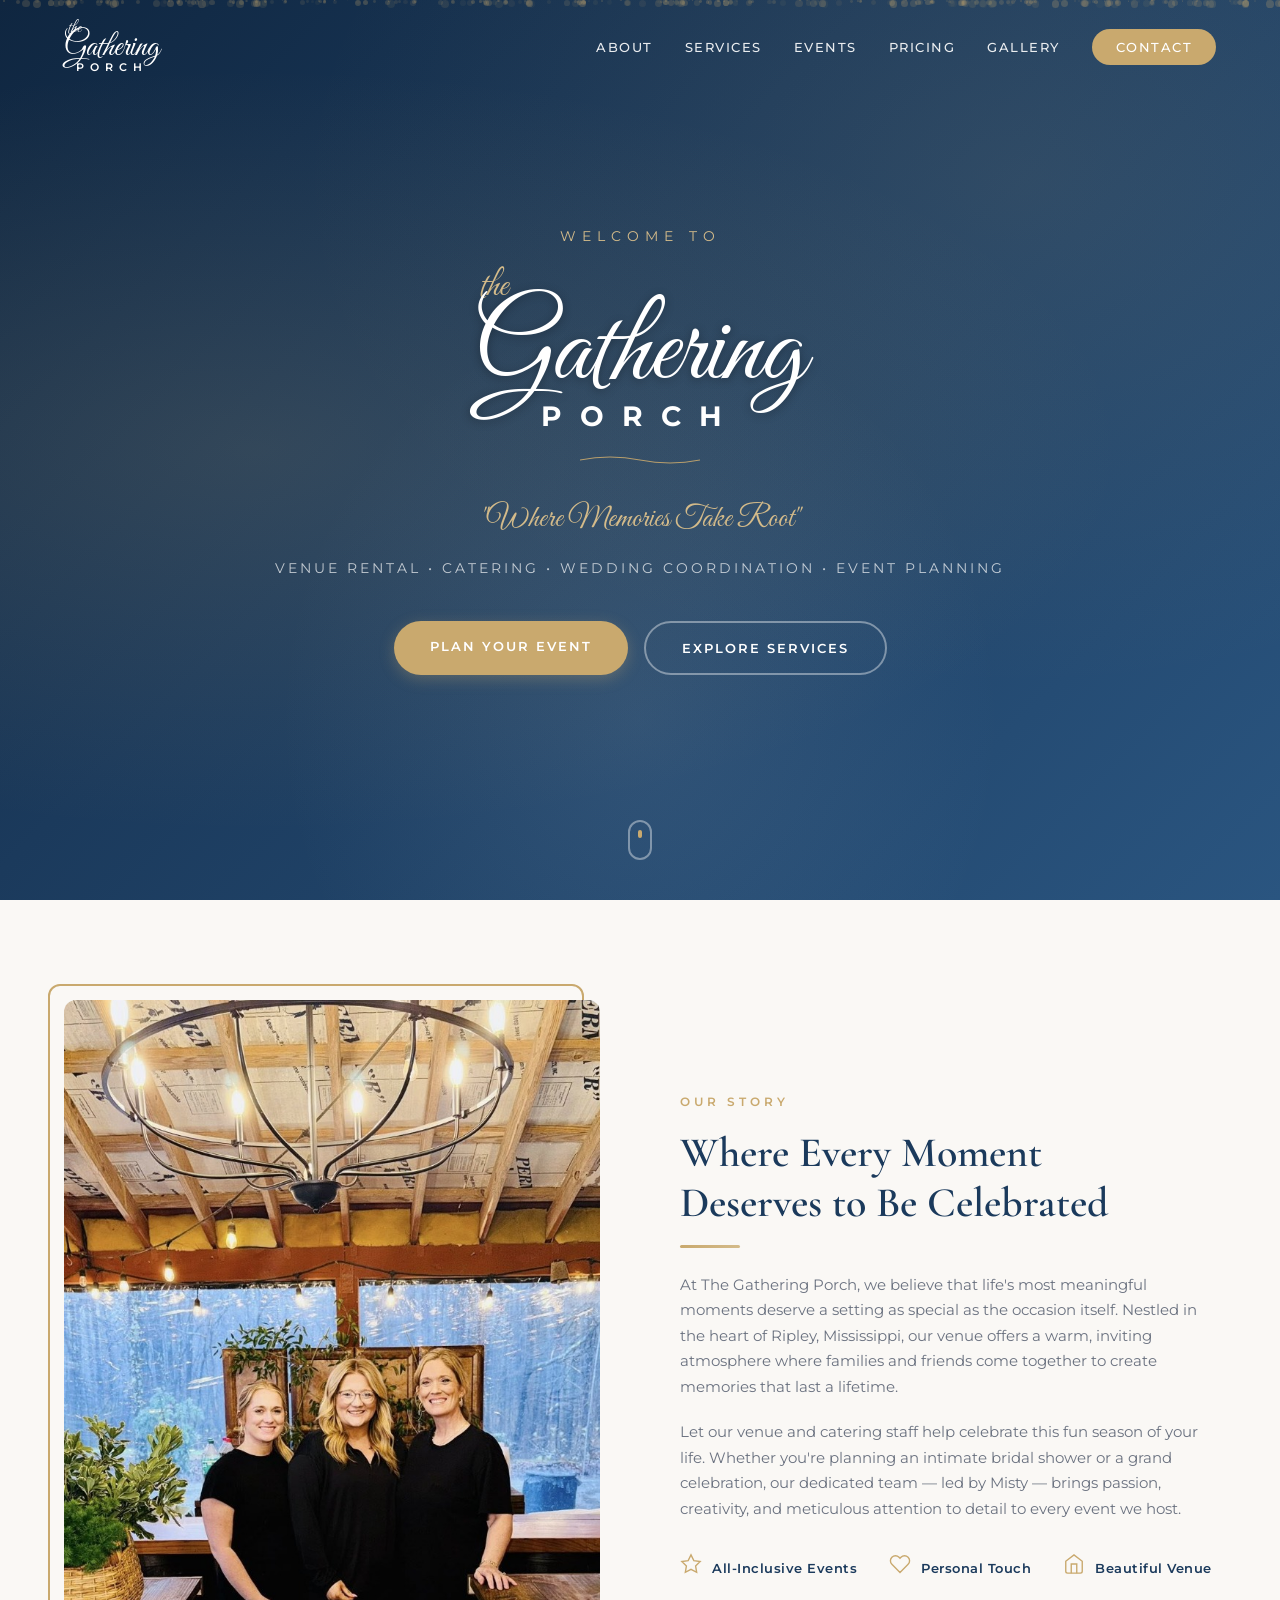
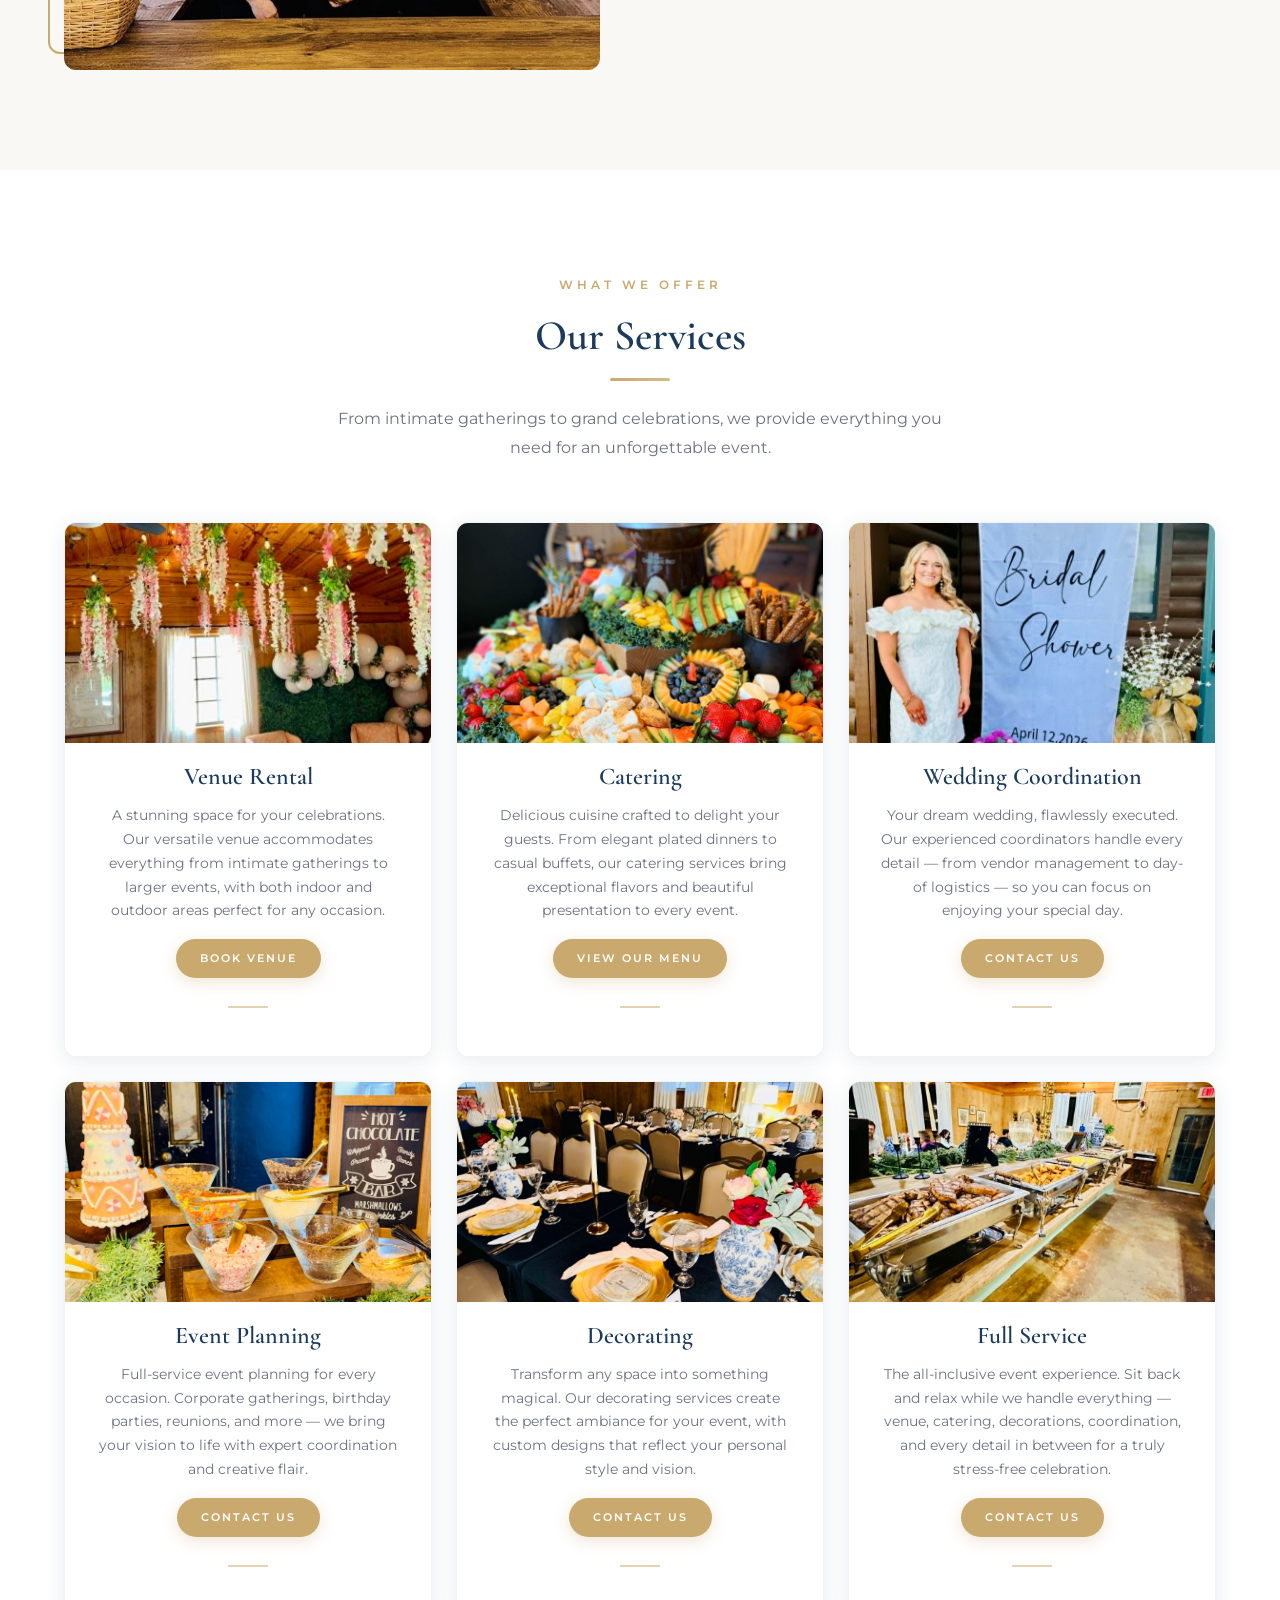
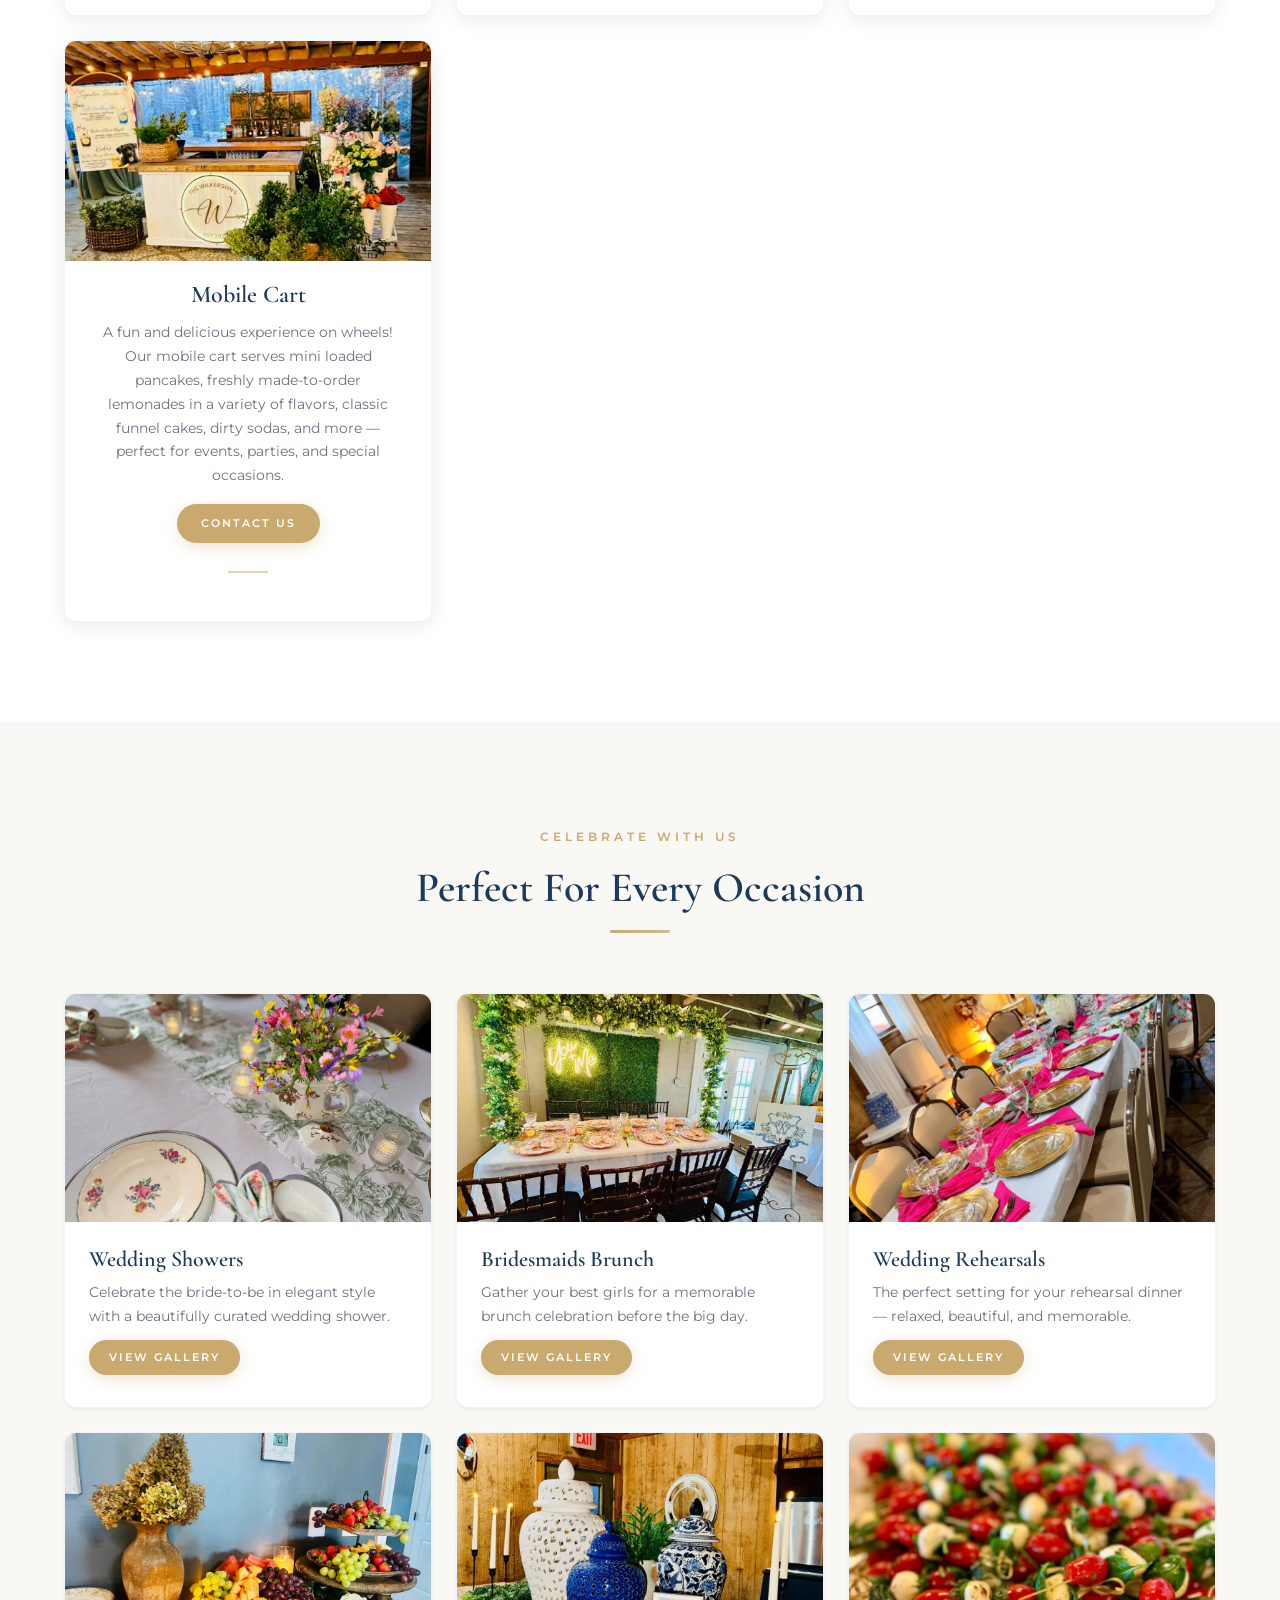
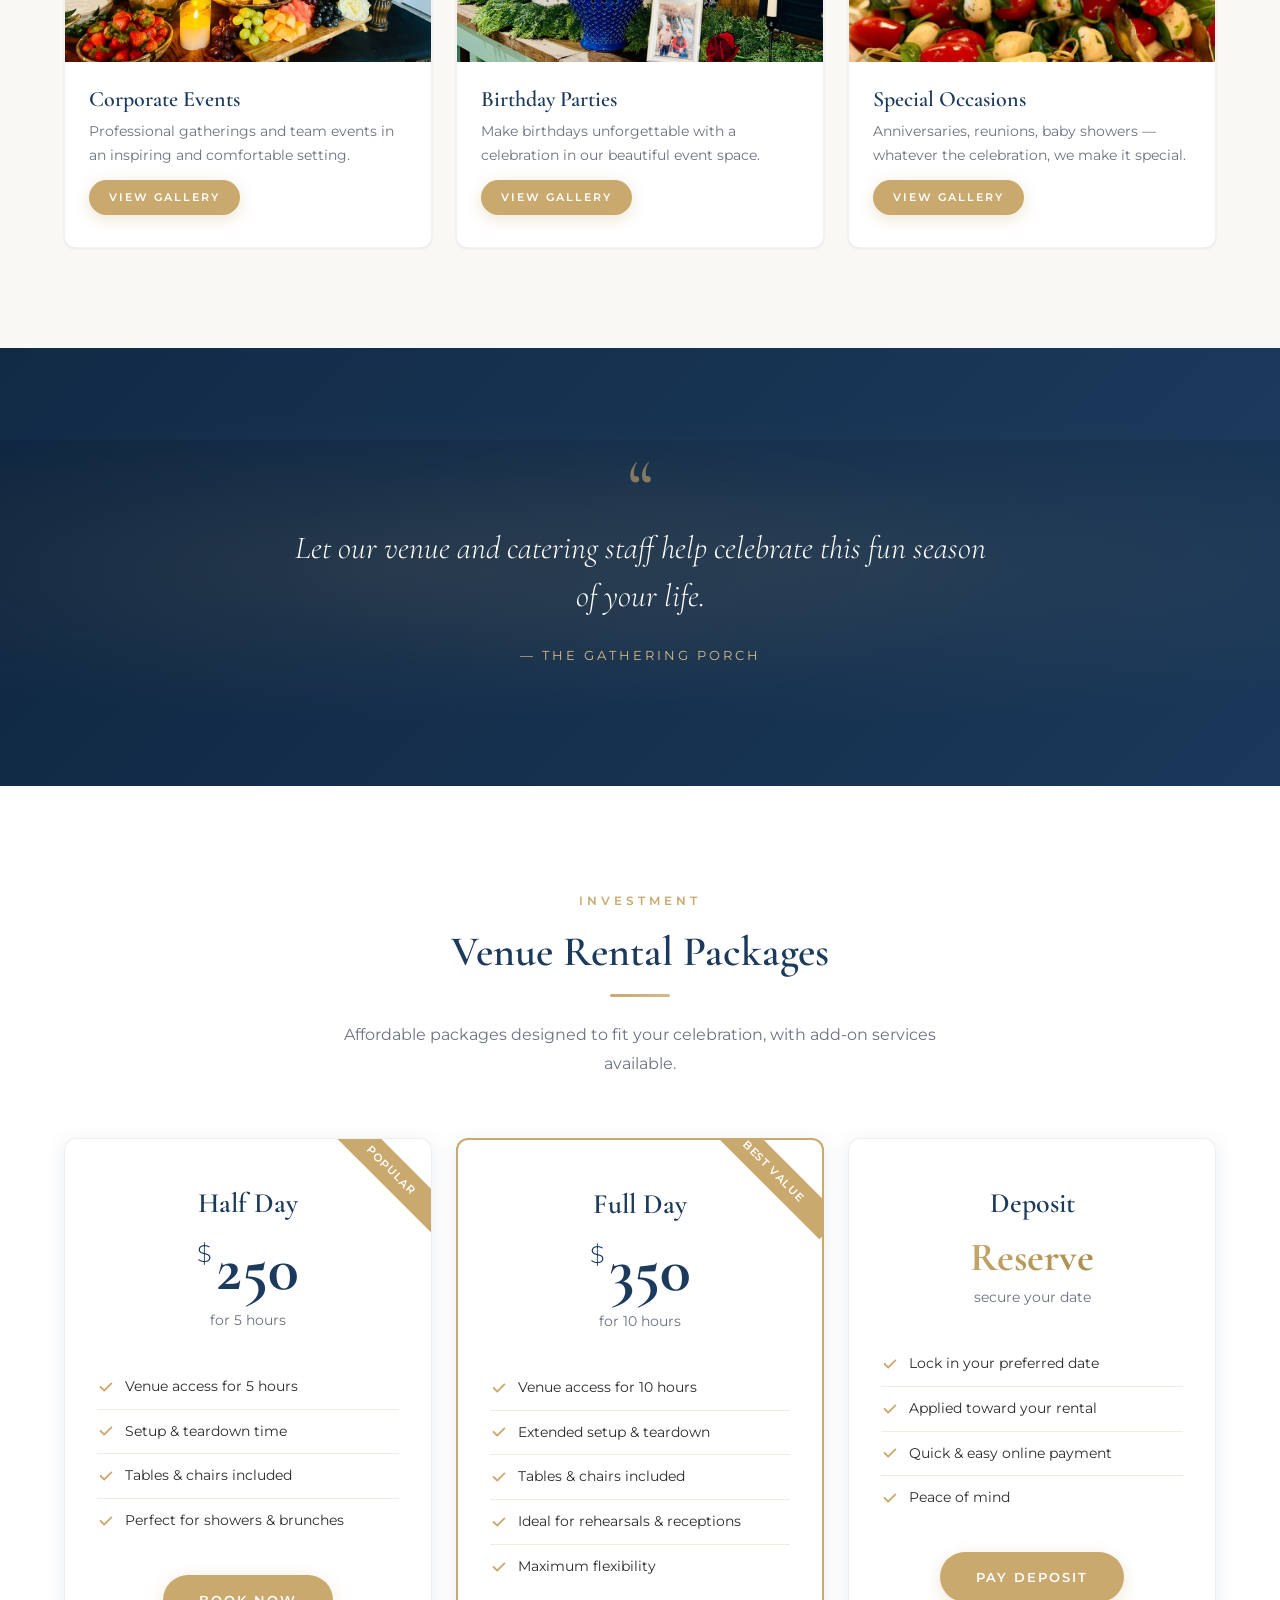
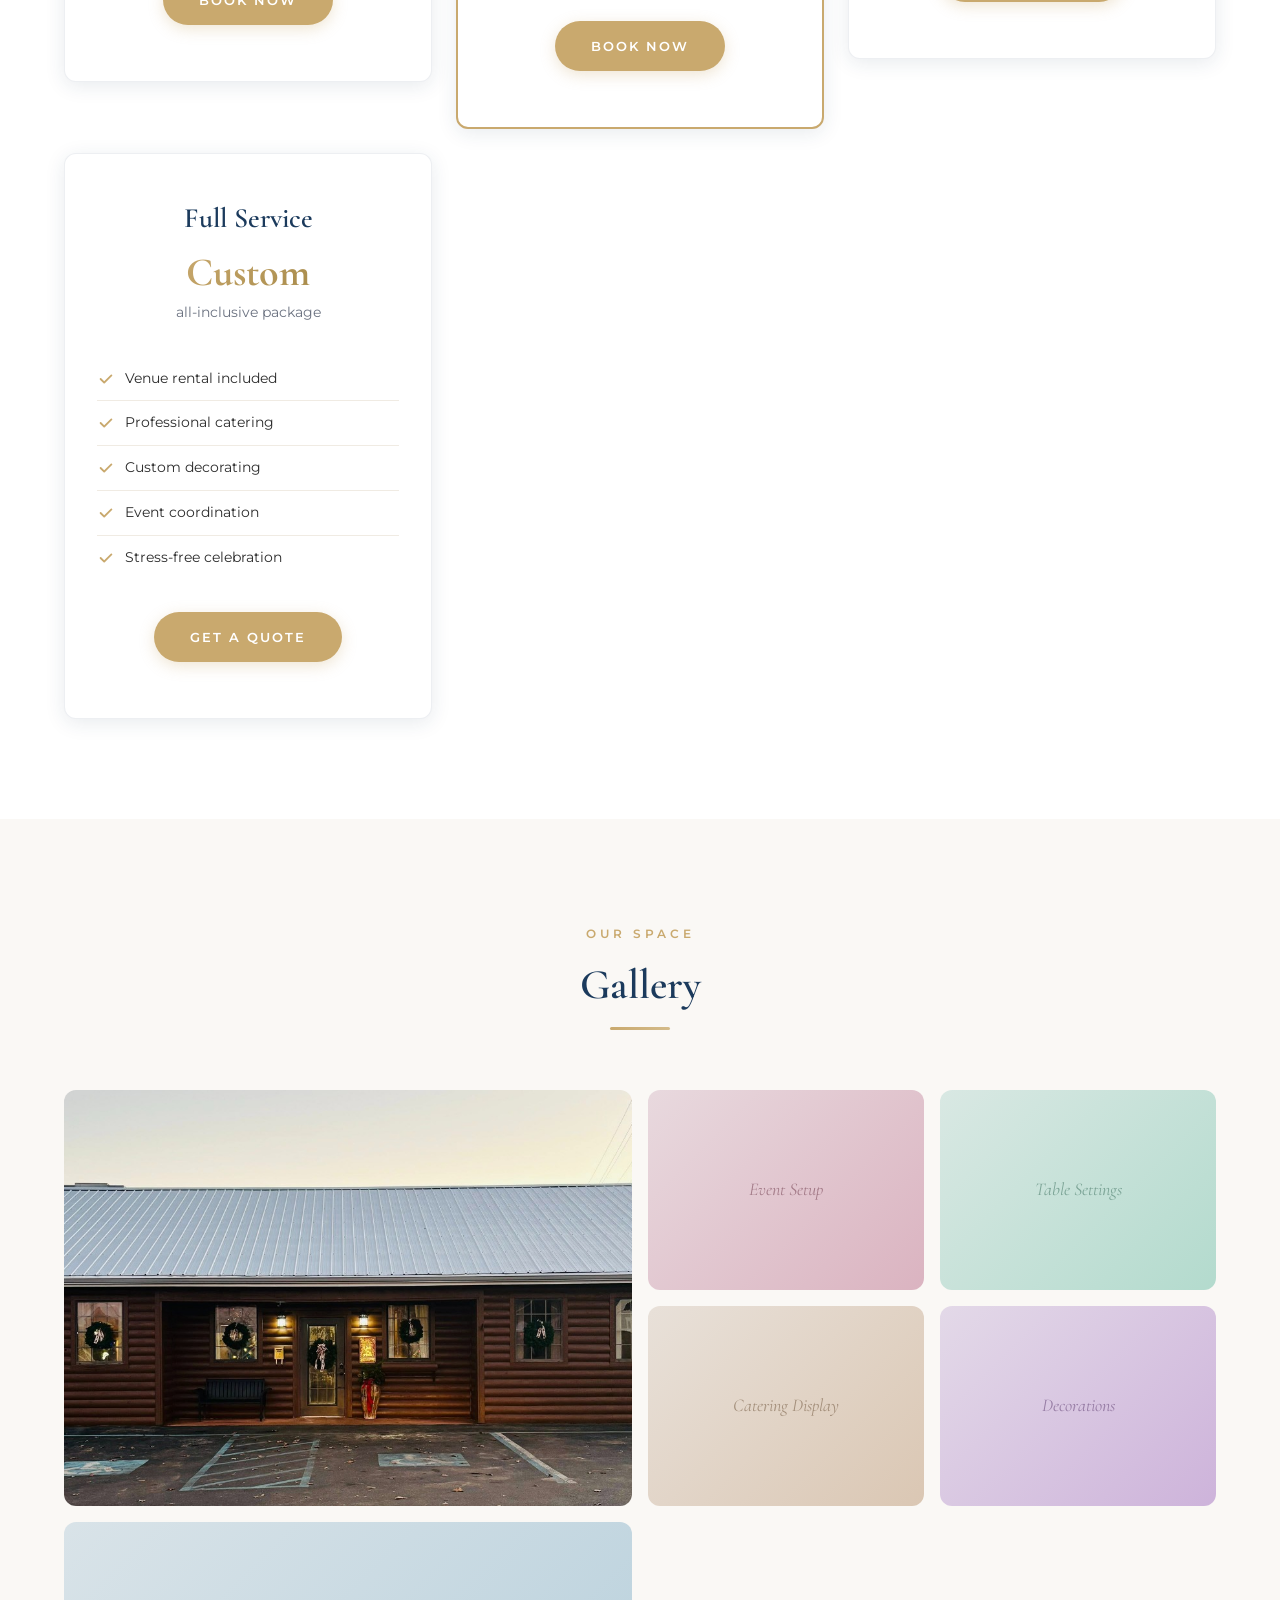
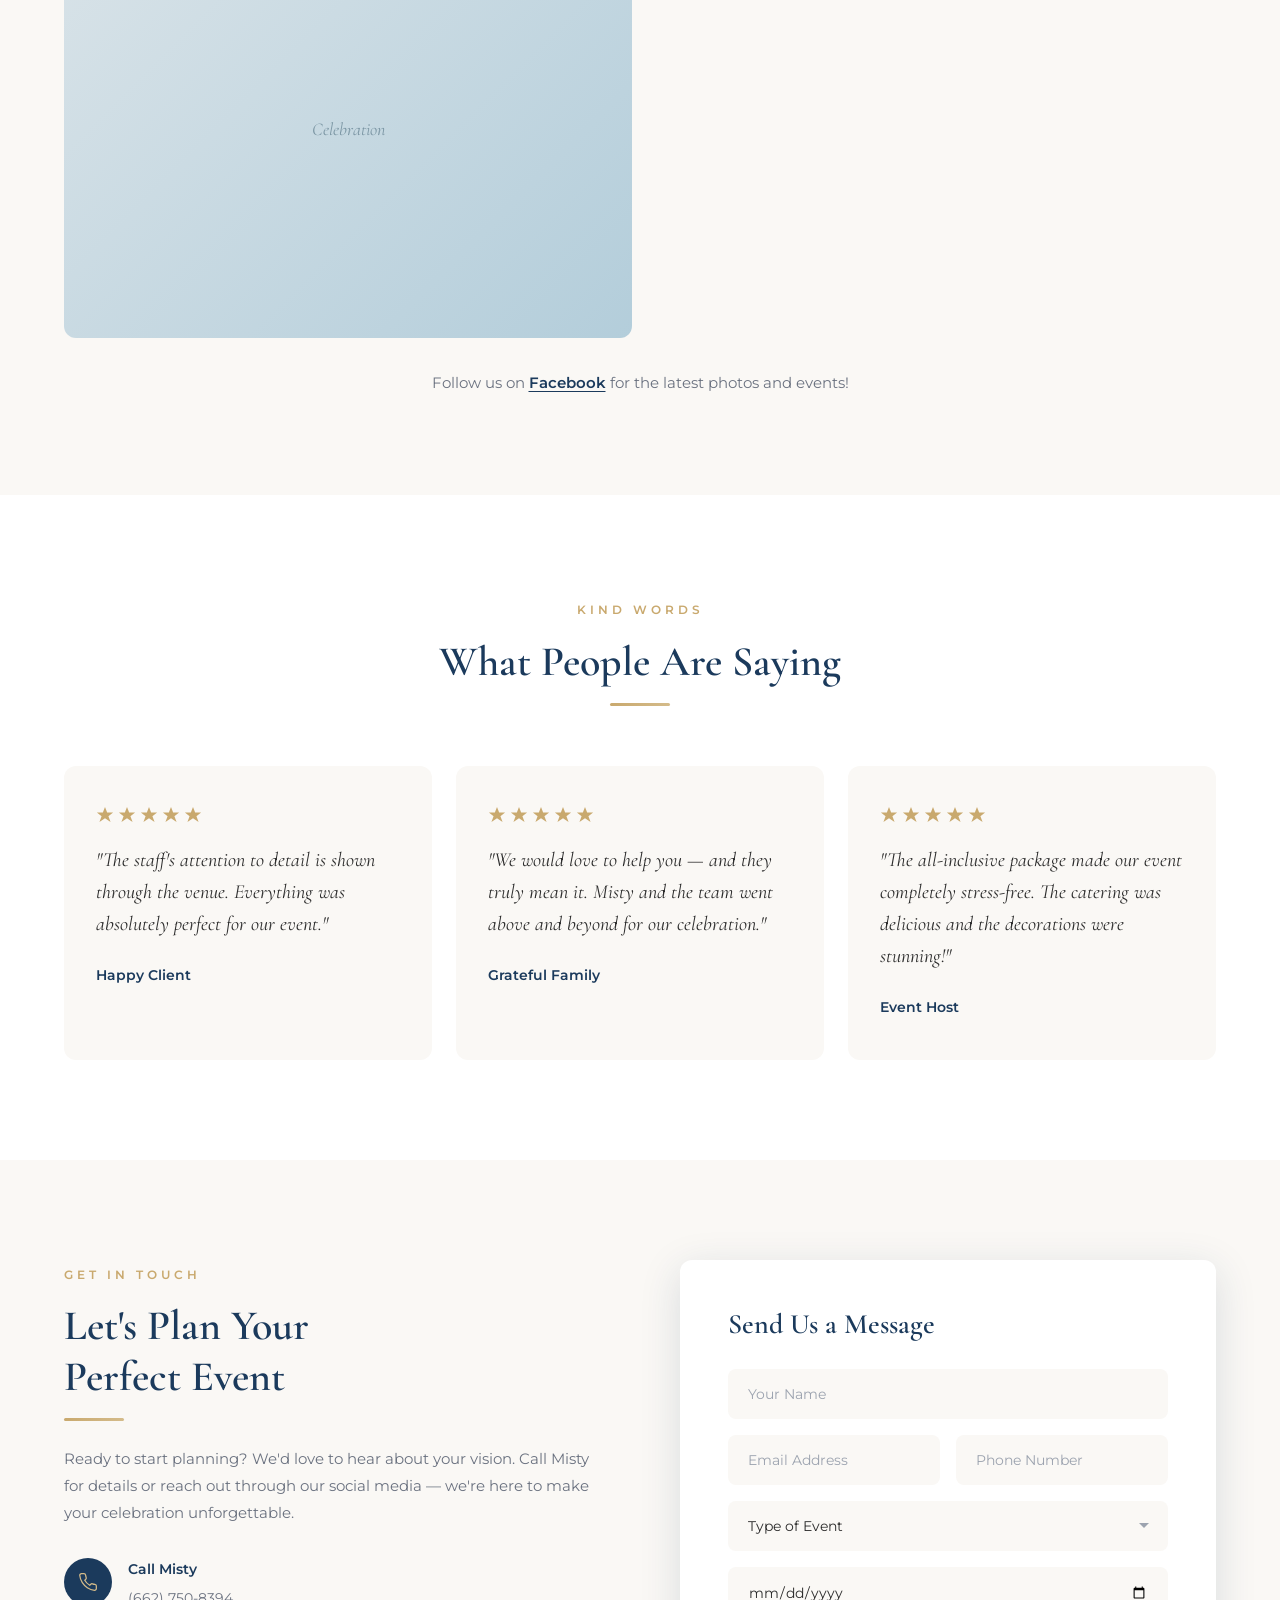
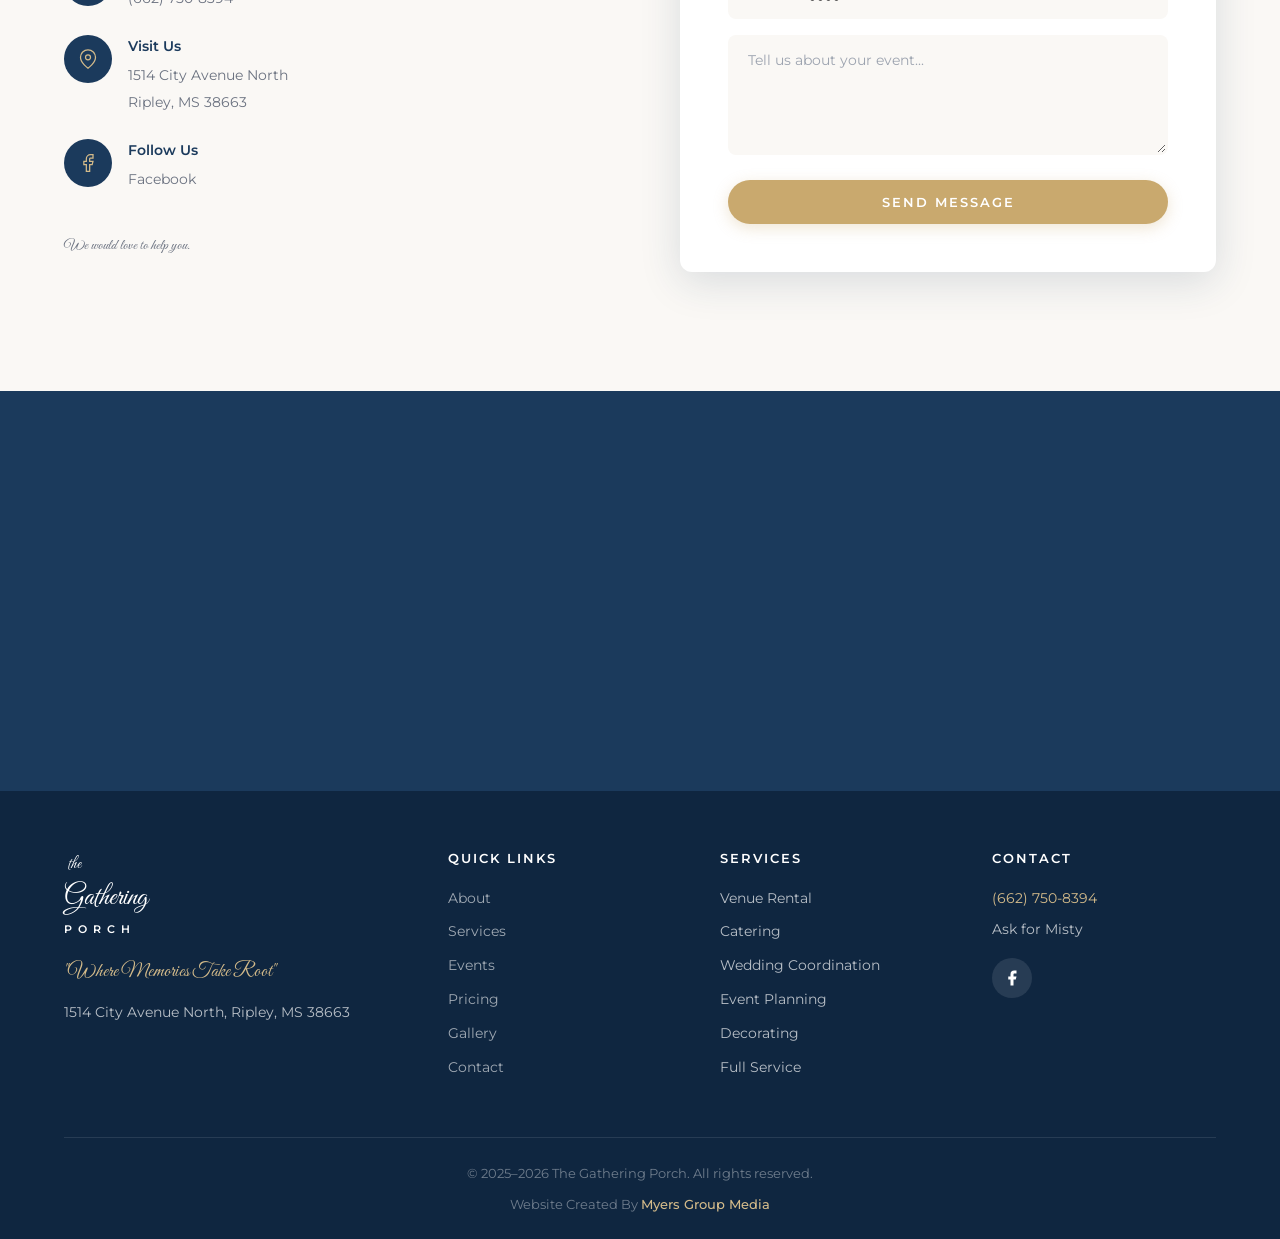
==== commit bac4b095: "feat: add venue exterior image to homepage gallery" ====
--- a/index.html
+++ b/index.html
@@ -507,9 +507,7 @@
       </div>
       <div class="gallery-grid" data-animate="fade-up">
         <div class="gallery-item large">
-          <div class="gallery-placeholder" style="--hue: 210;">
-            <span>Venue Exterior</span>
-          </div>
+          <img src="venue-exterior.jpg" alt="The Gathering Porch venue exterior at dusk with wreaths on the windows" style="width: 100%; height: 100%; object-fit: cover; display: block;" loading="lazy">
         </div>
         <div class="gallery-item">
           <div class="gallery-placeholder" style="--hue: 340;">
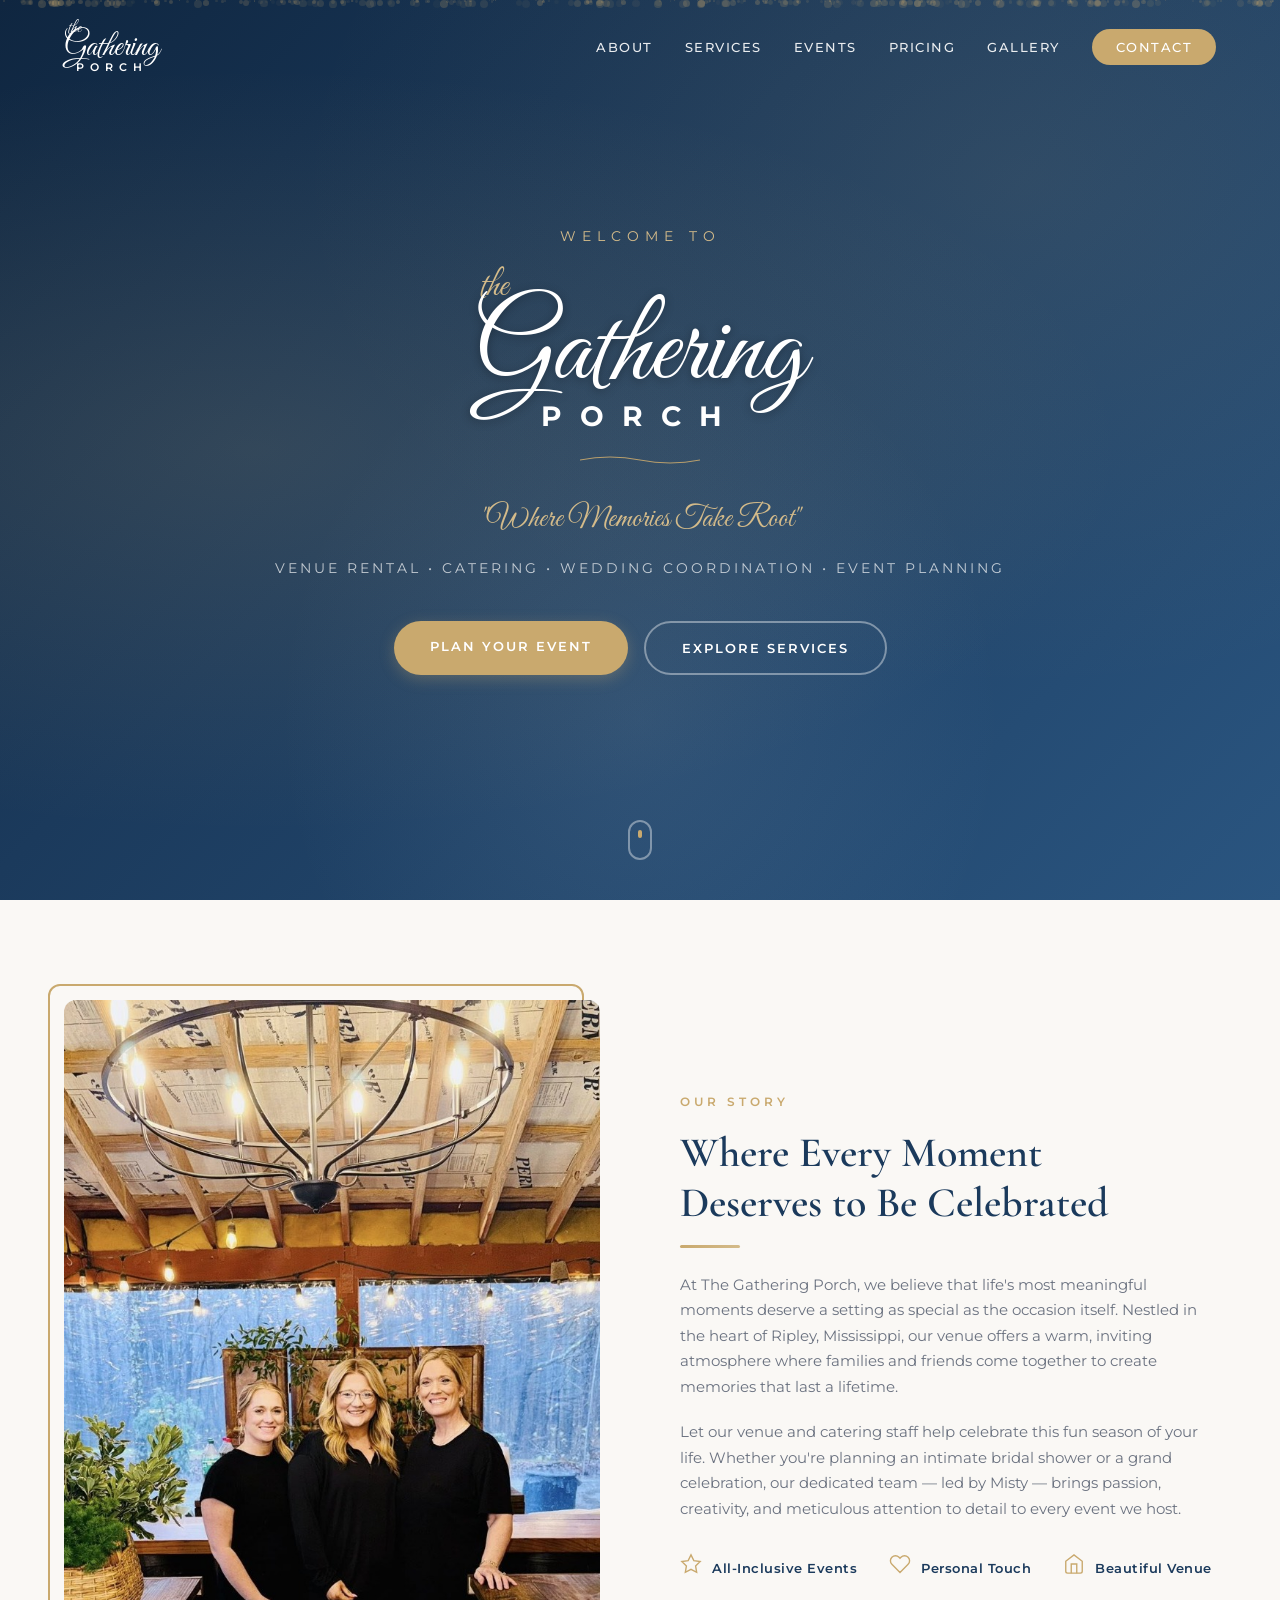
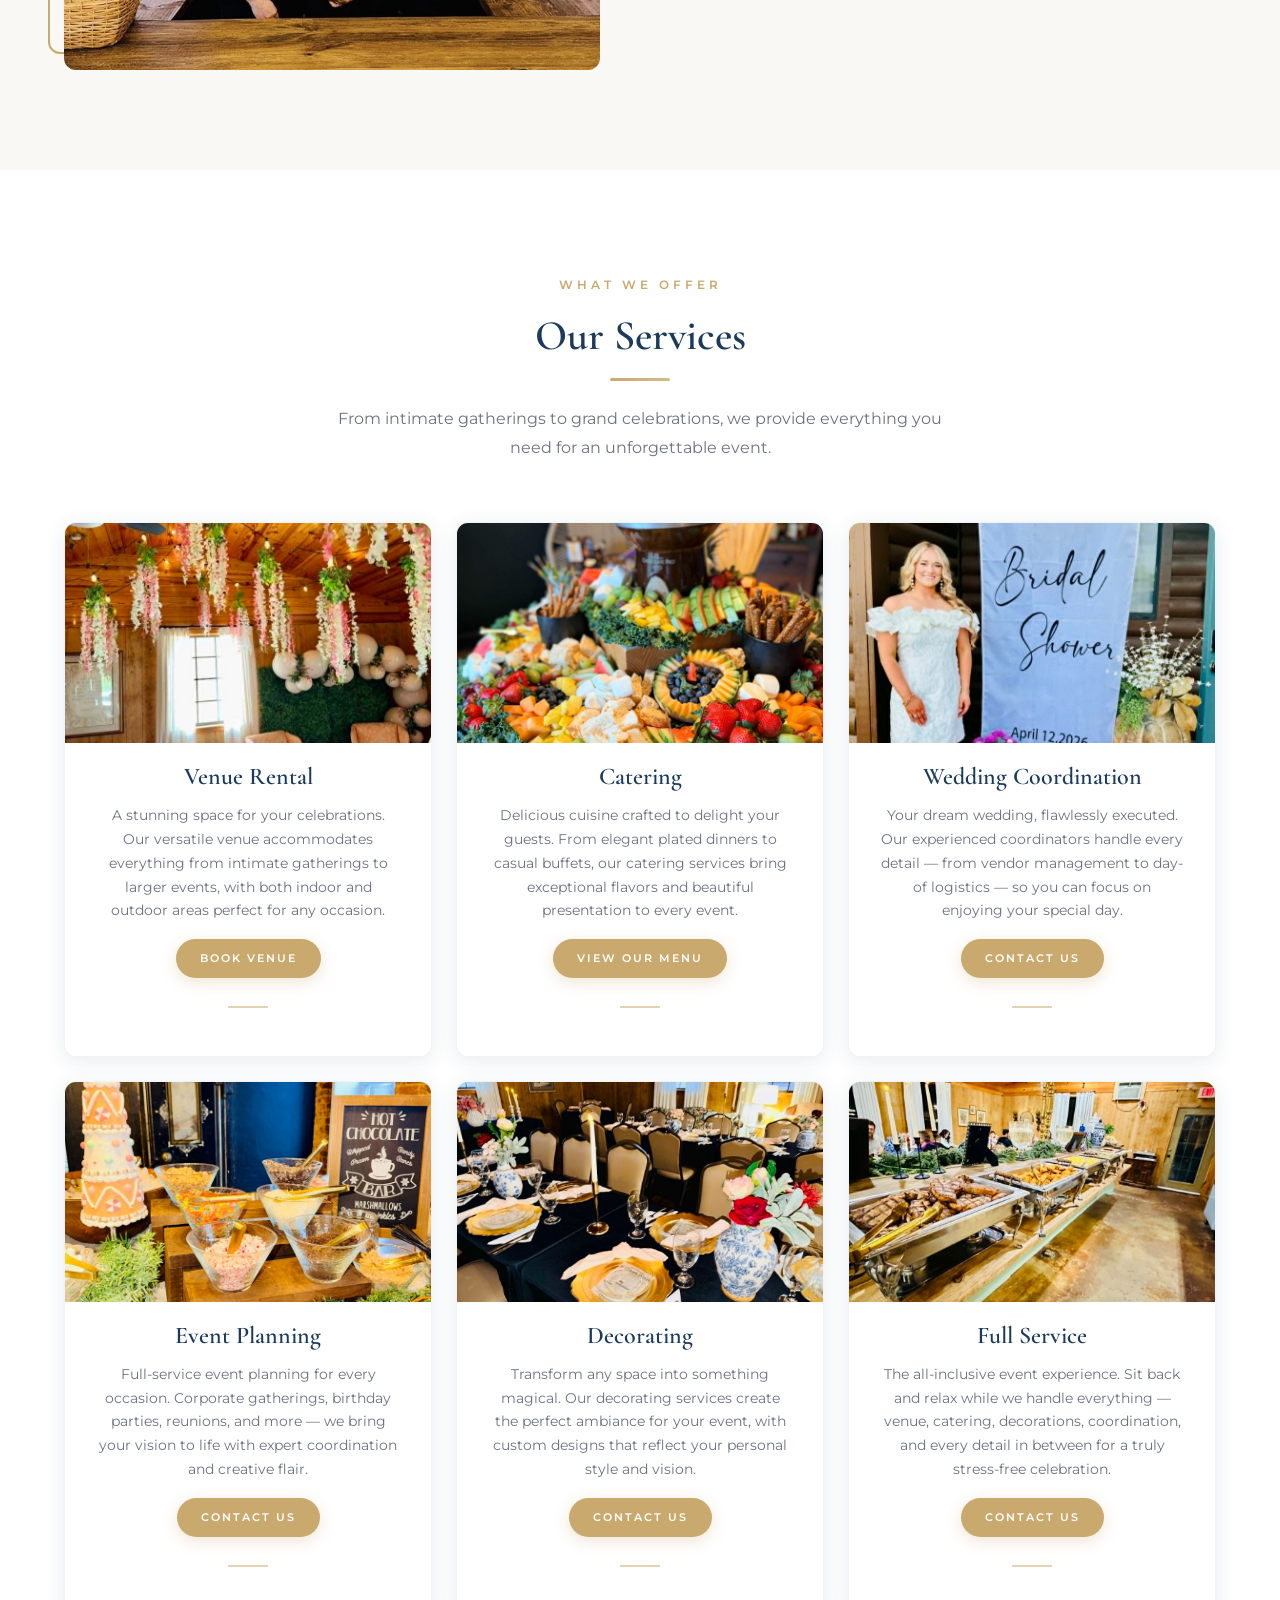
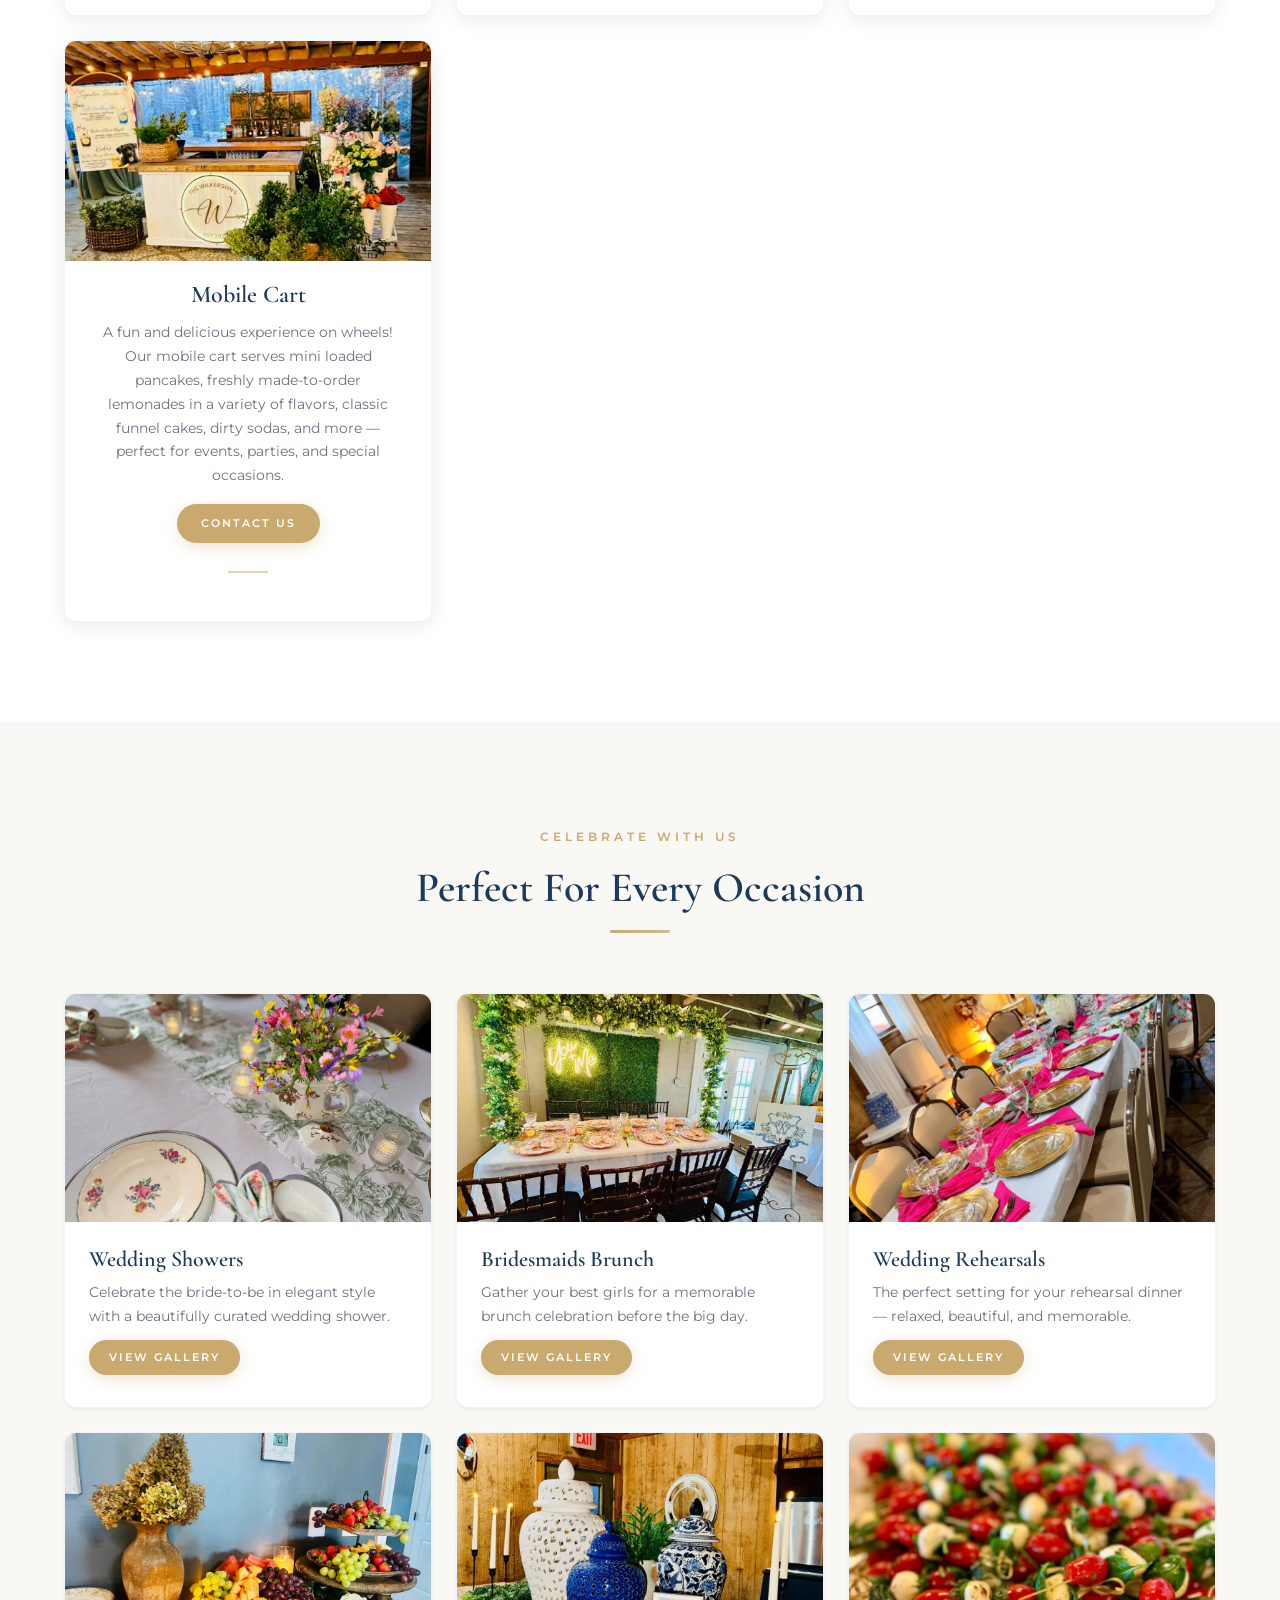
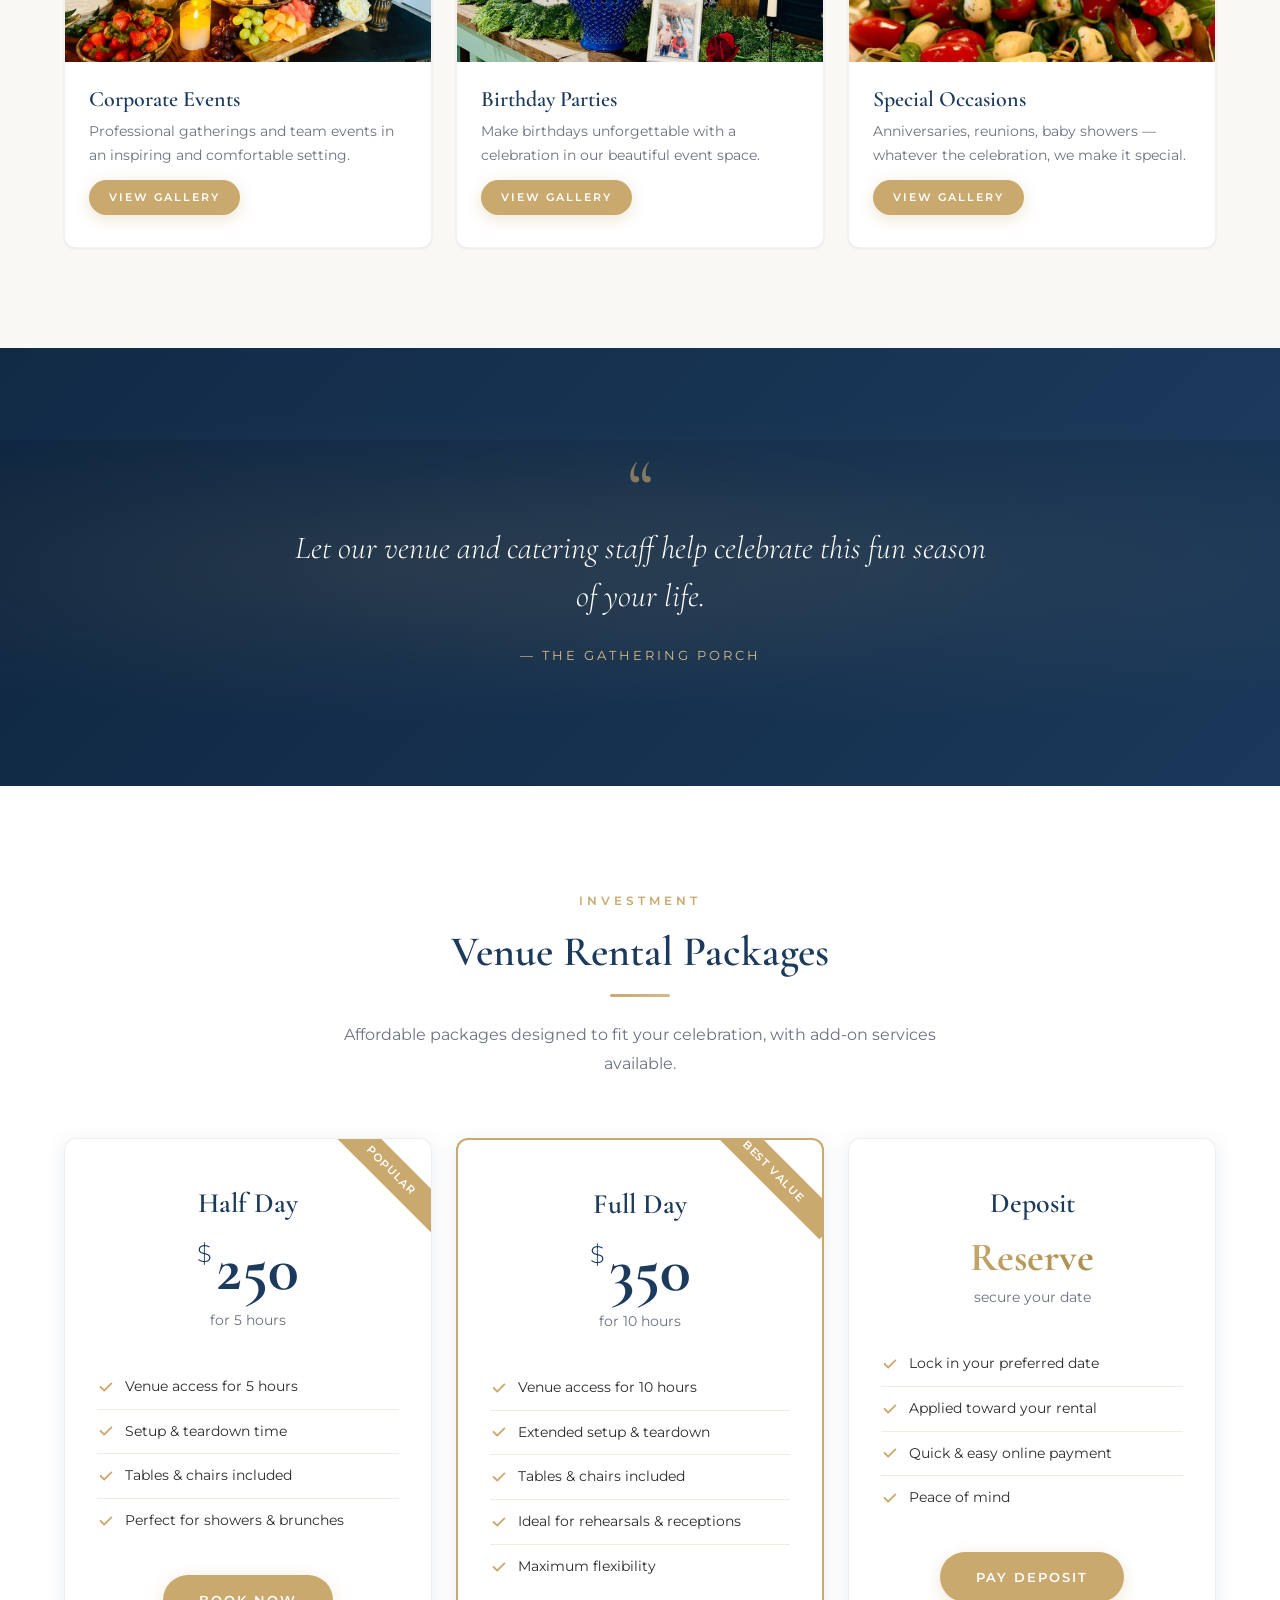
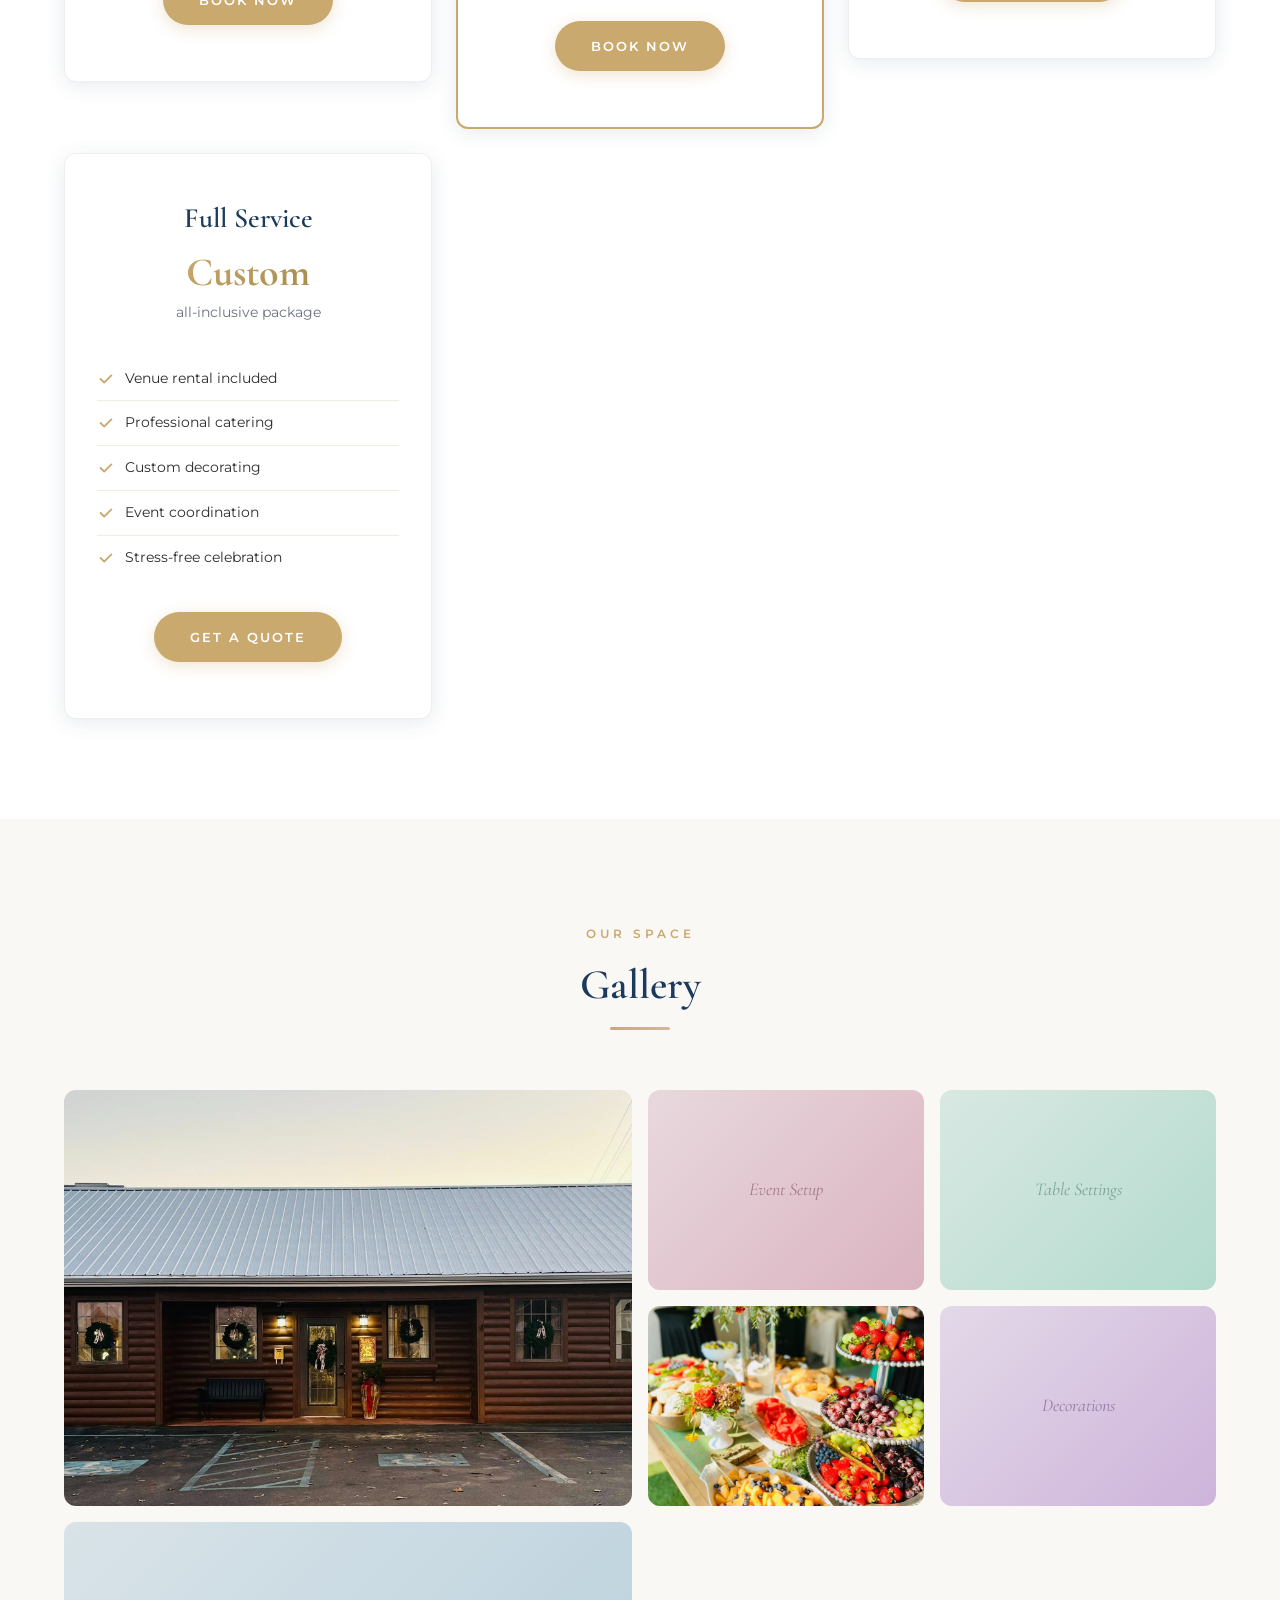
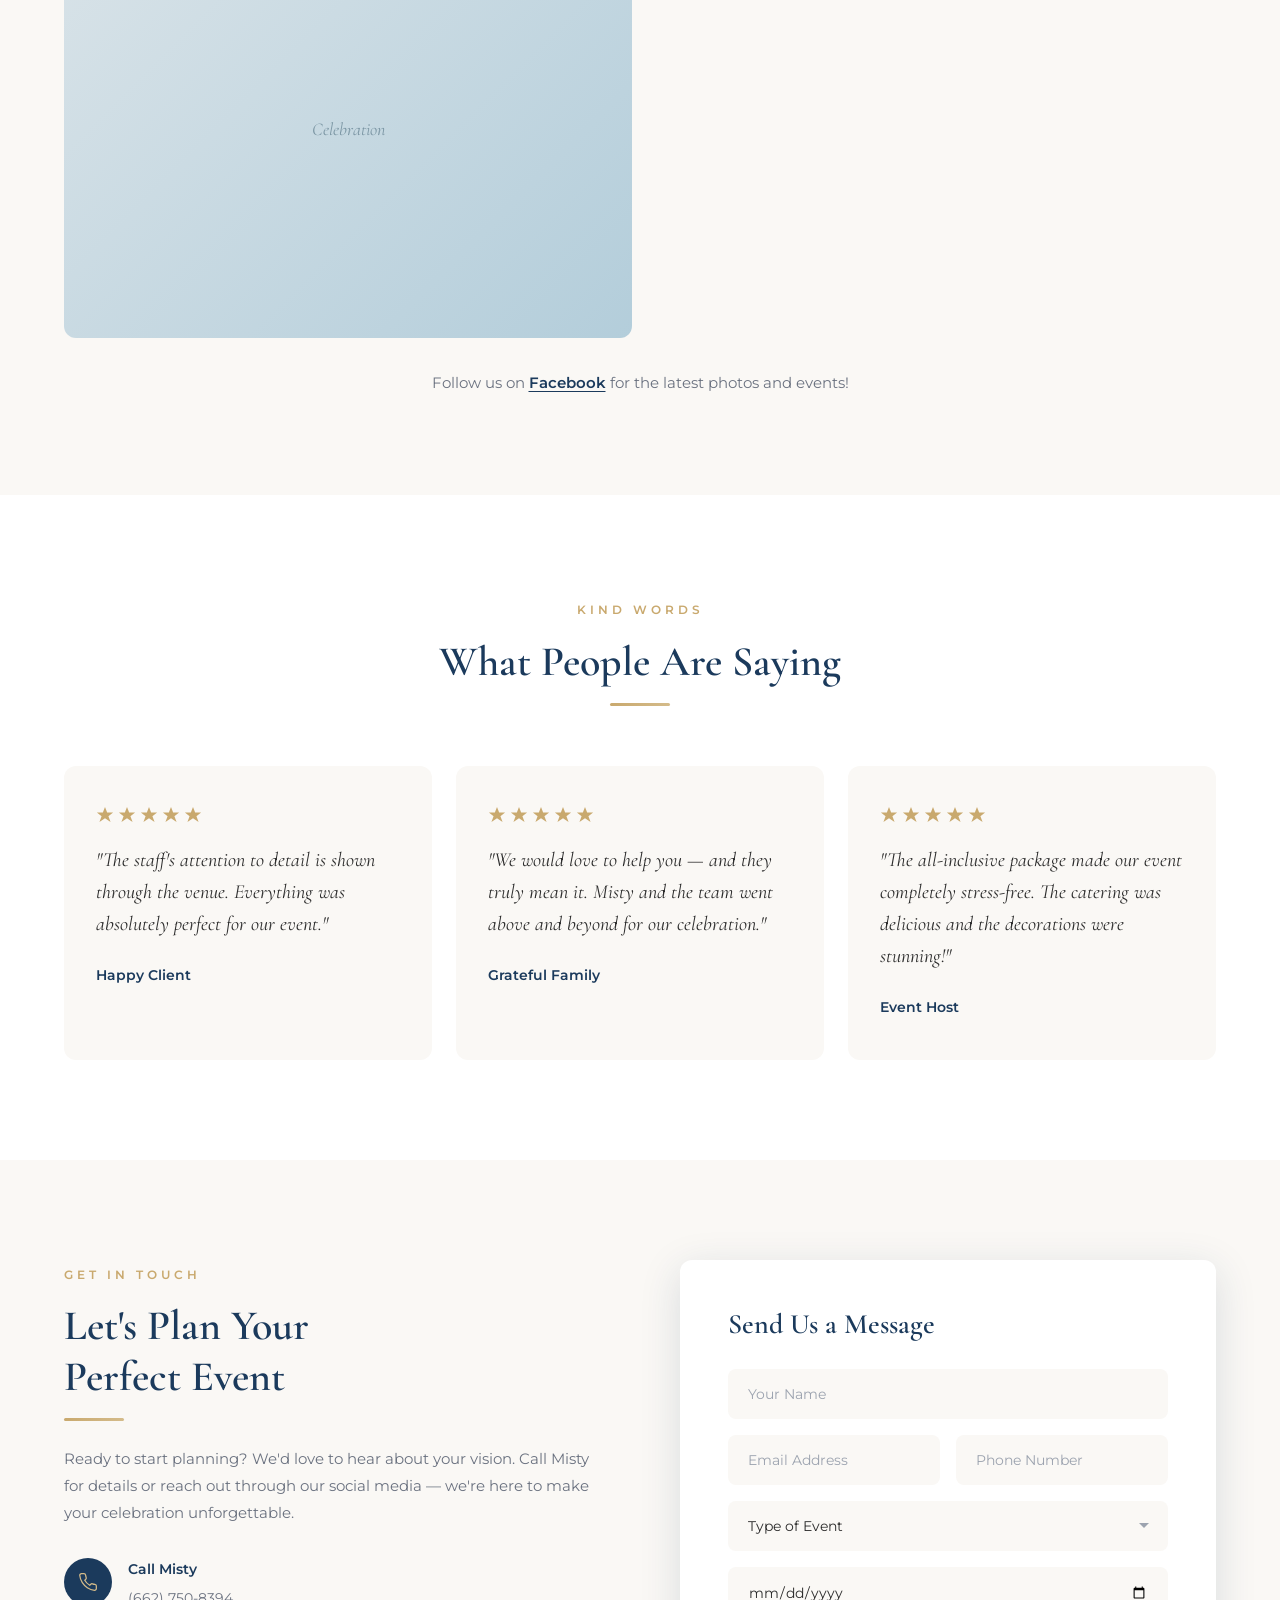
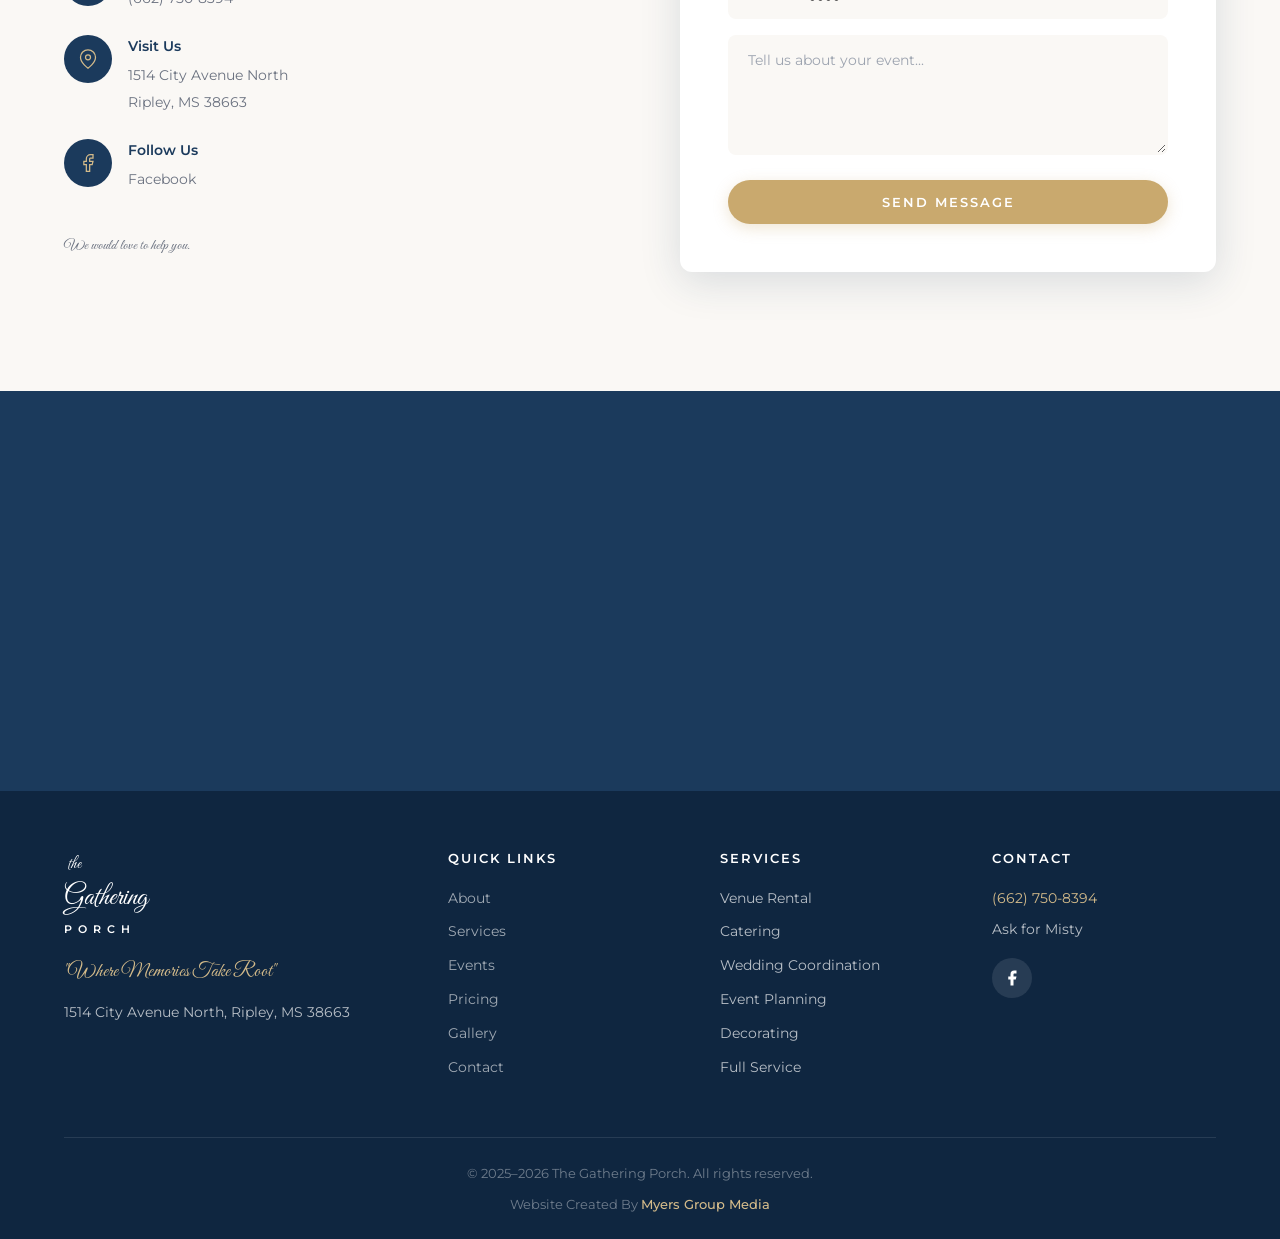
==== commit 909640cf: "feat: add catering display image to homepage gallery" ====
--- a/index.html
+++ b/index.html
@@ -520,9 +520,7 @@
           </div>
         </div>
         <div class="gallery-item">
-          <div class="gallery-placeholder" style="--hue: 30;">
-            <span>Catering Display</span>
-          </div>
+          <img src="catering-display.jpg" alt="A beautiful catering display with fruit skewers, watermelon, and floral arrangements" style="width: 100%; height: 100%; object-fit: cover; display: block;" loading="lazy">
         </div>
         <div class="gallery-item">
           <div class="gallery-placeholder" style="--hue: 280;">
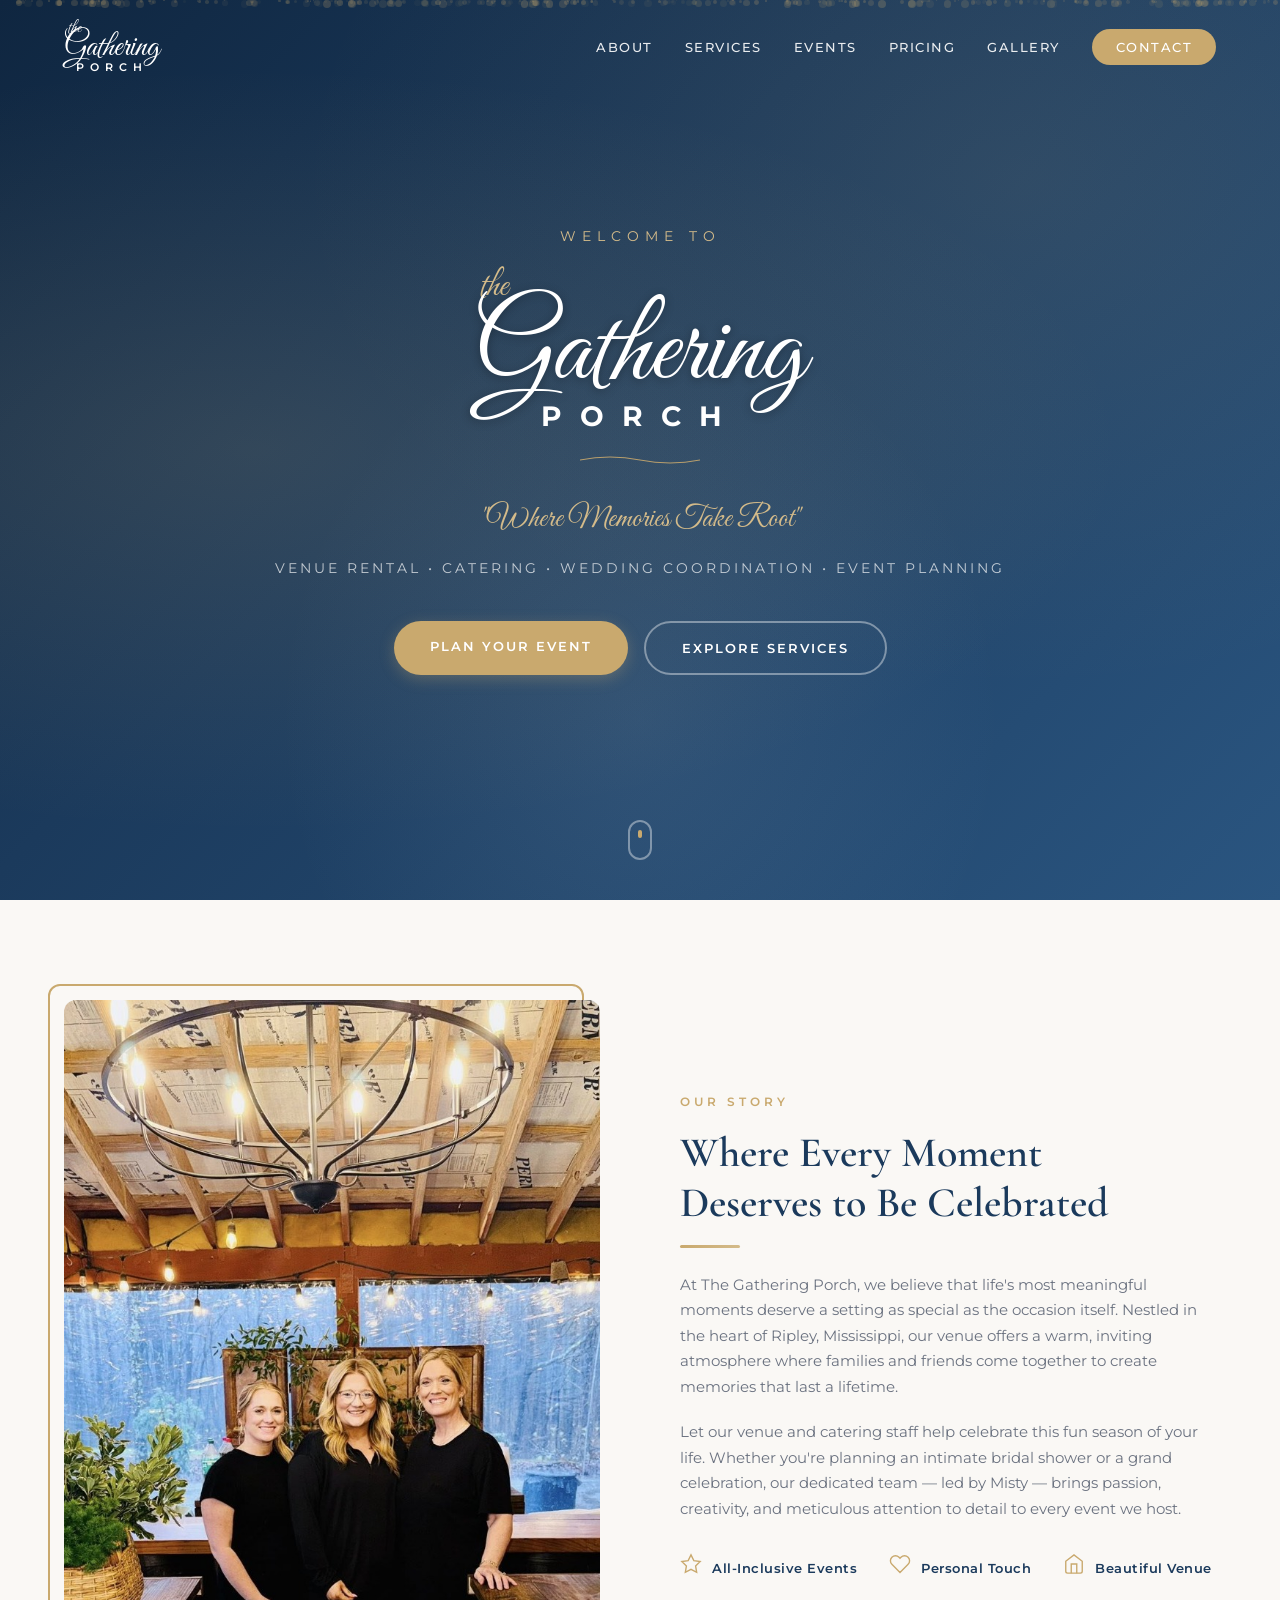
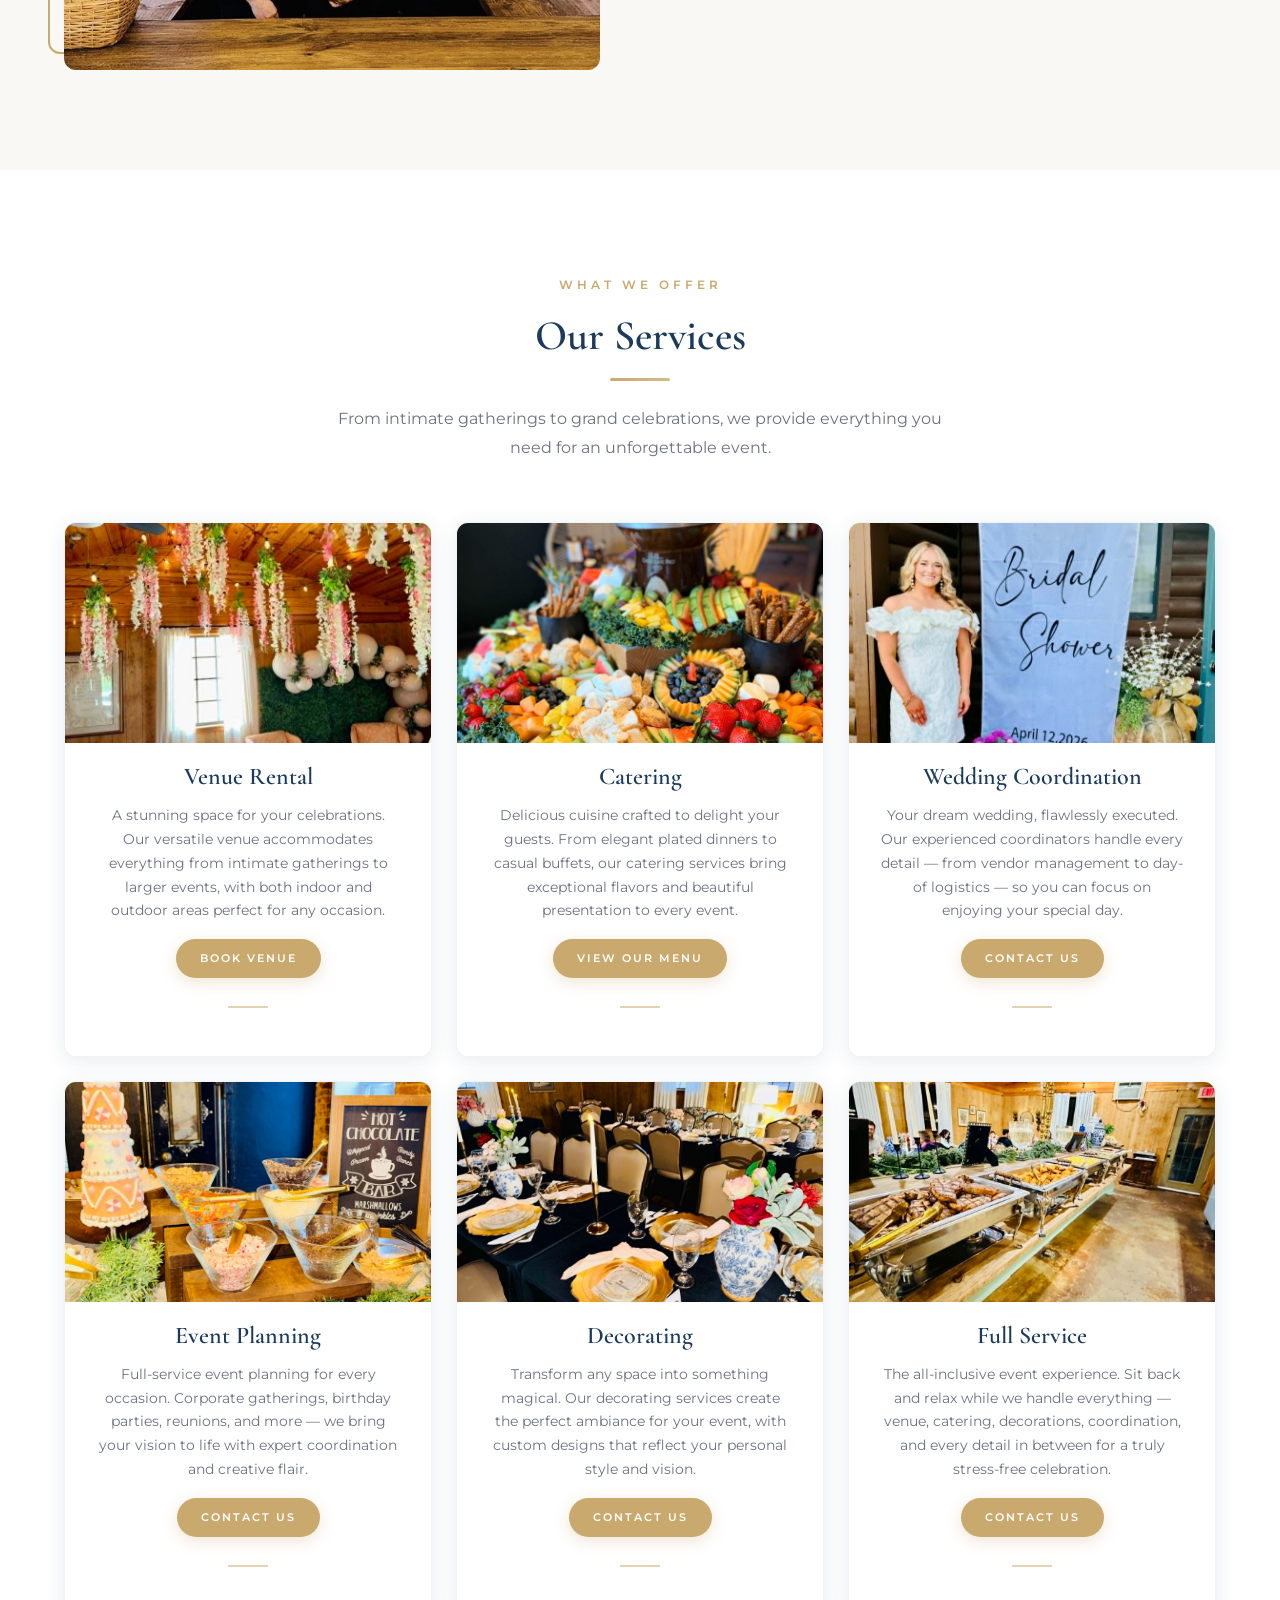
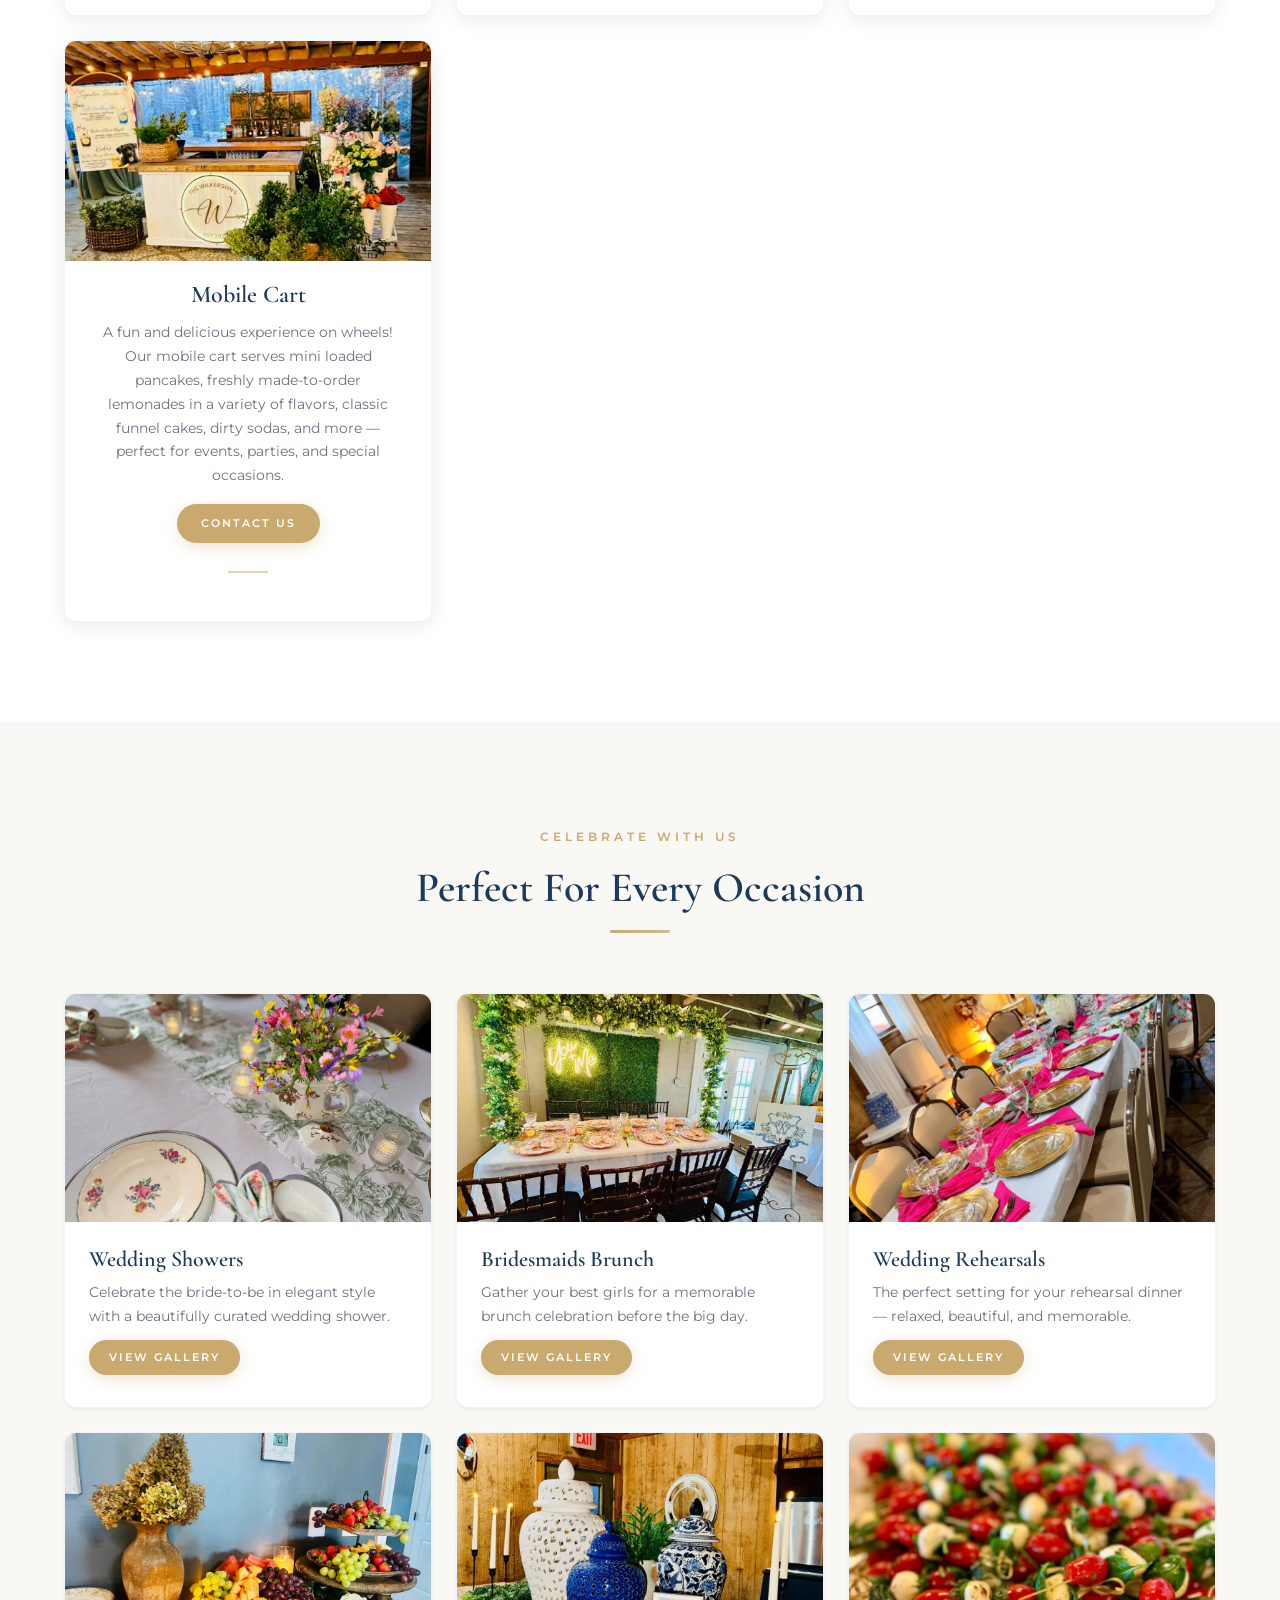
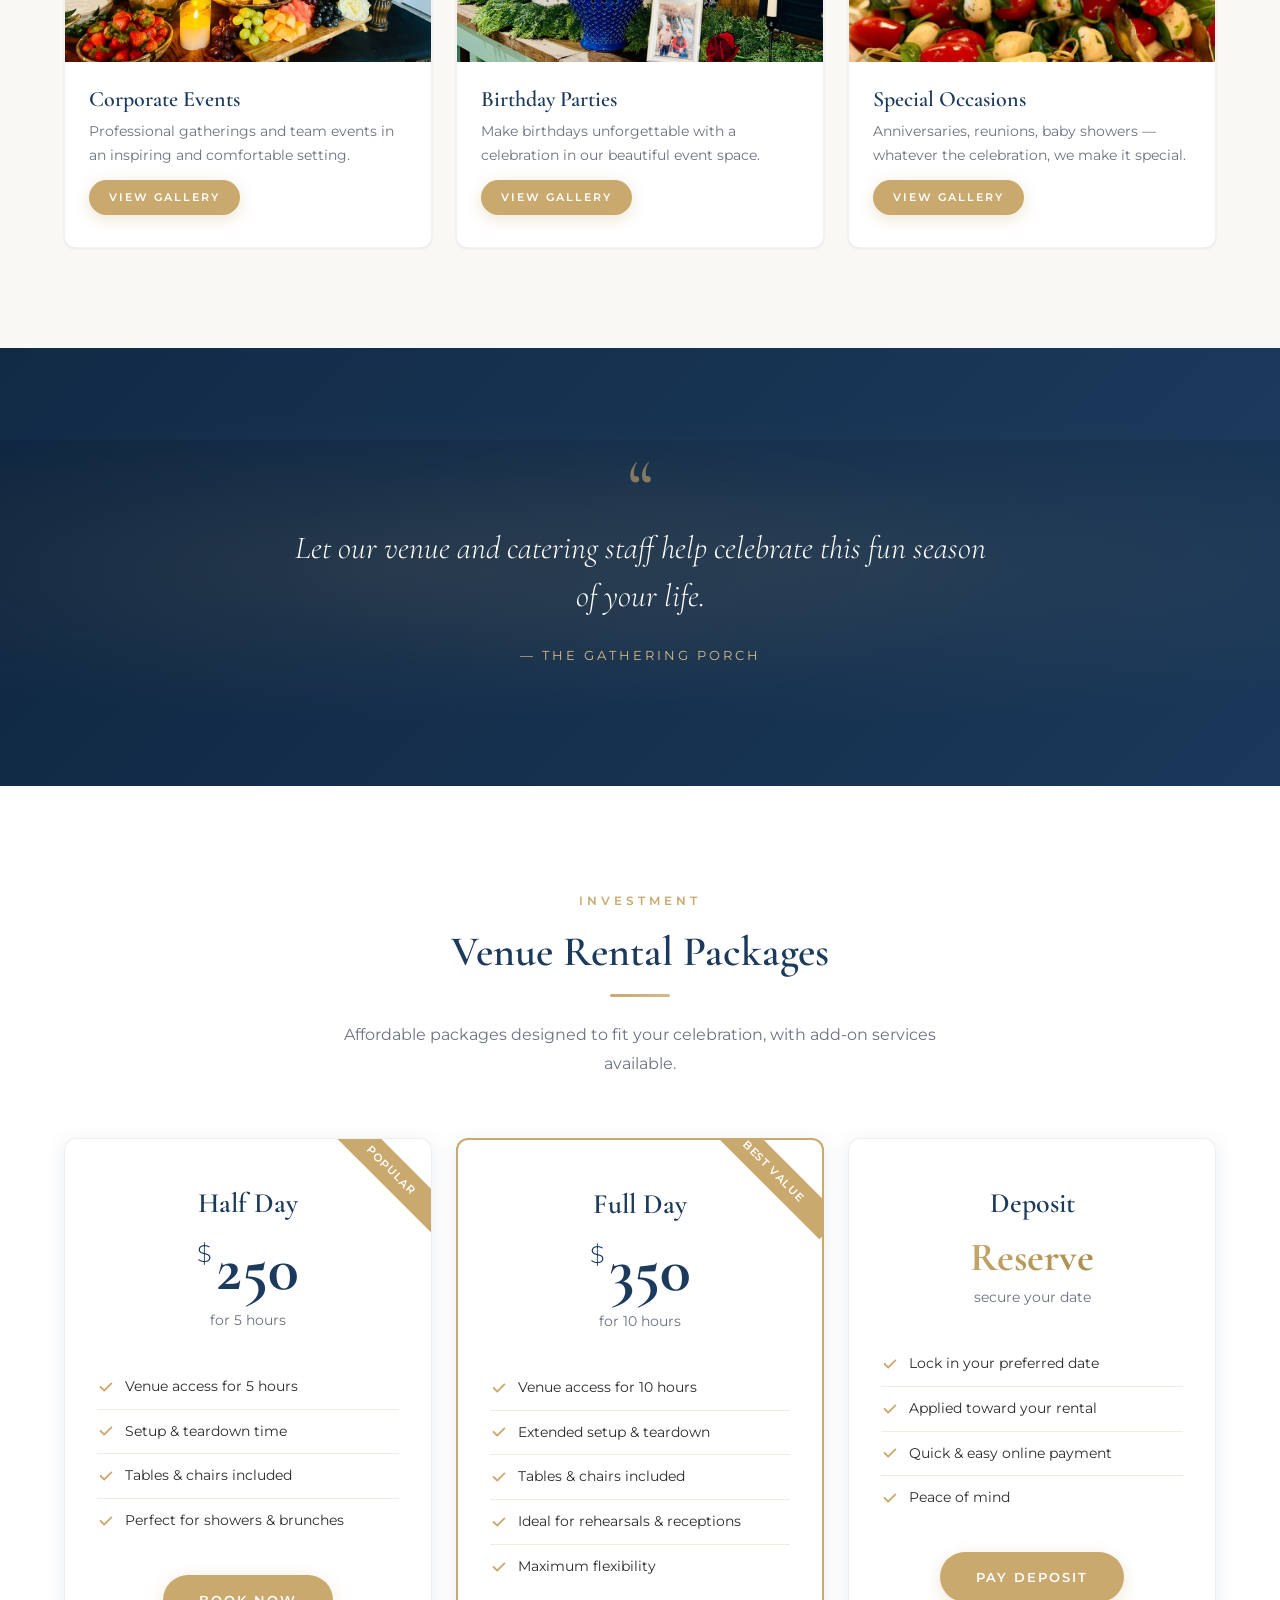
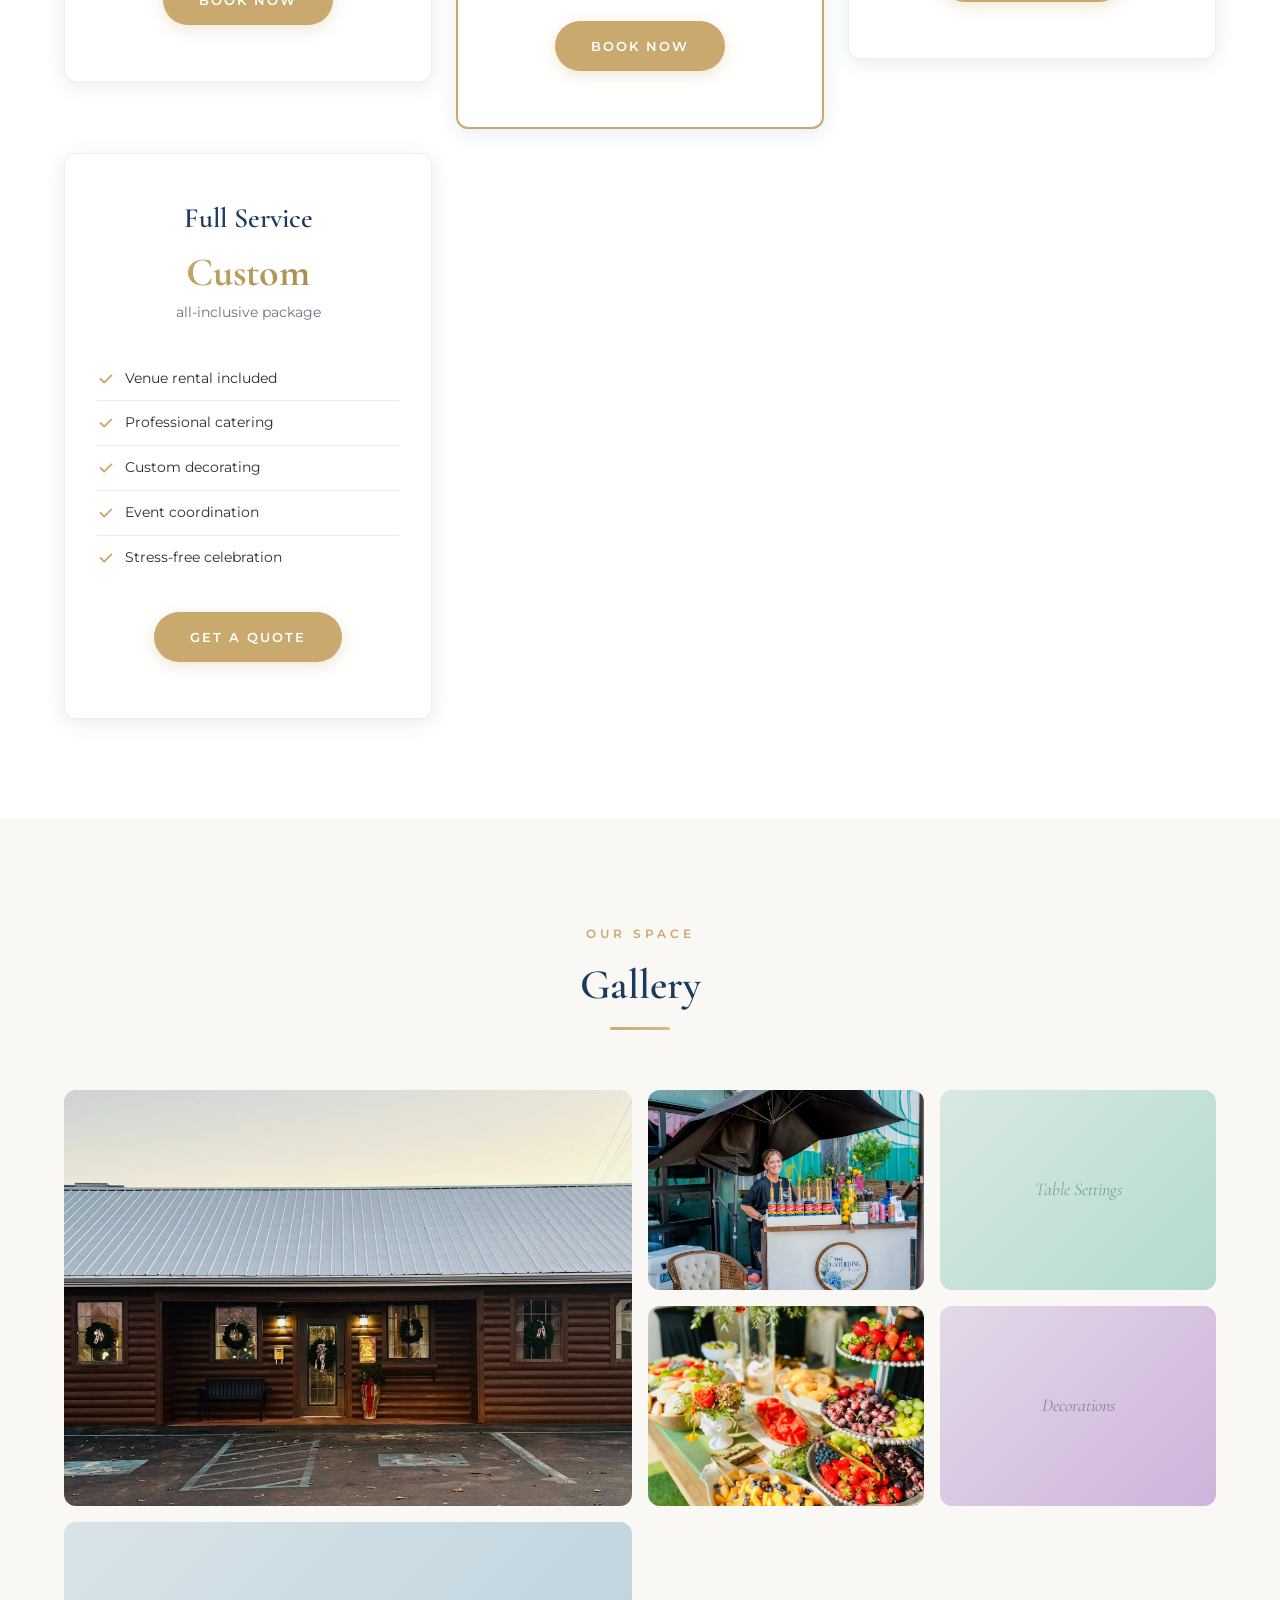
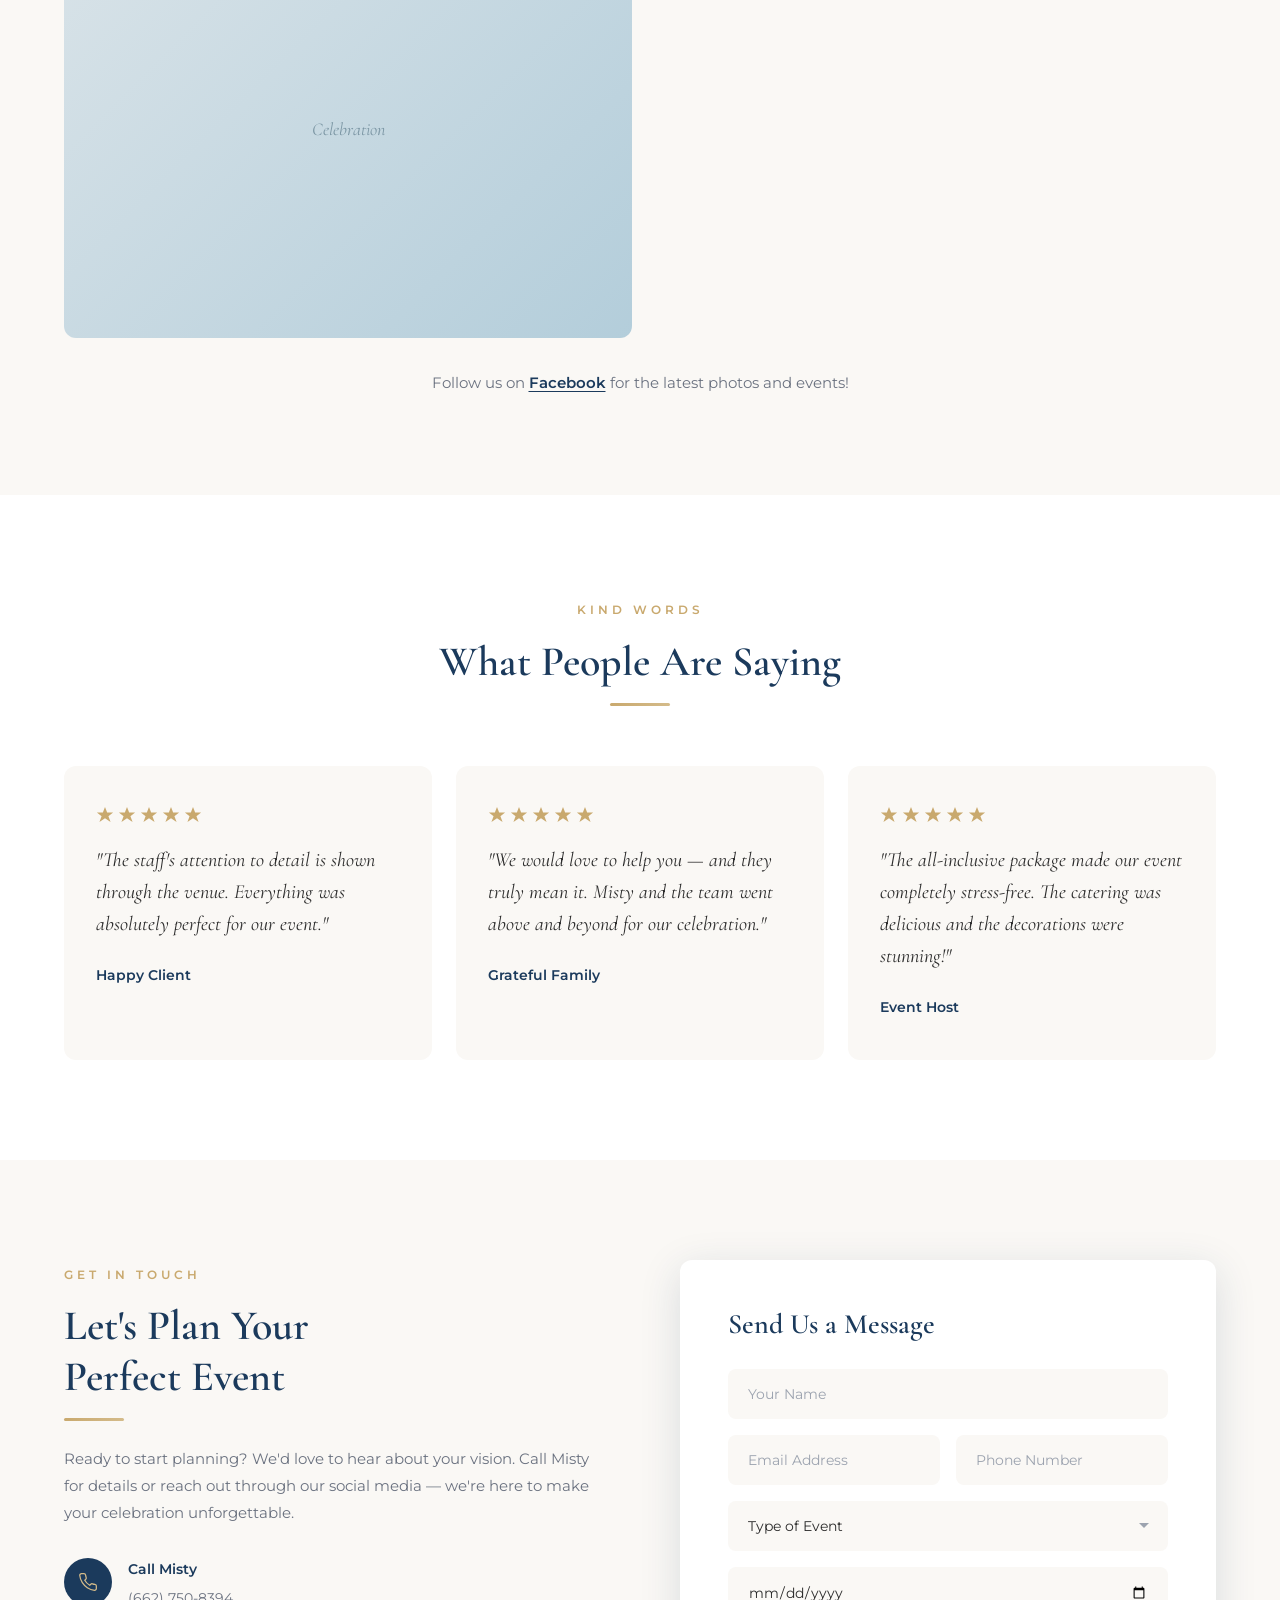
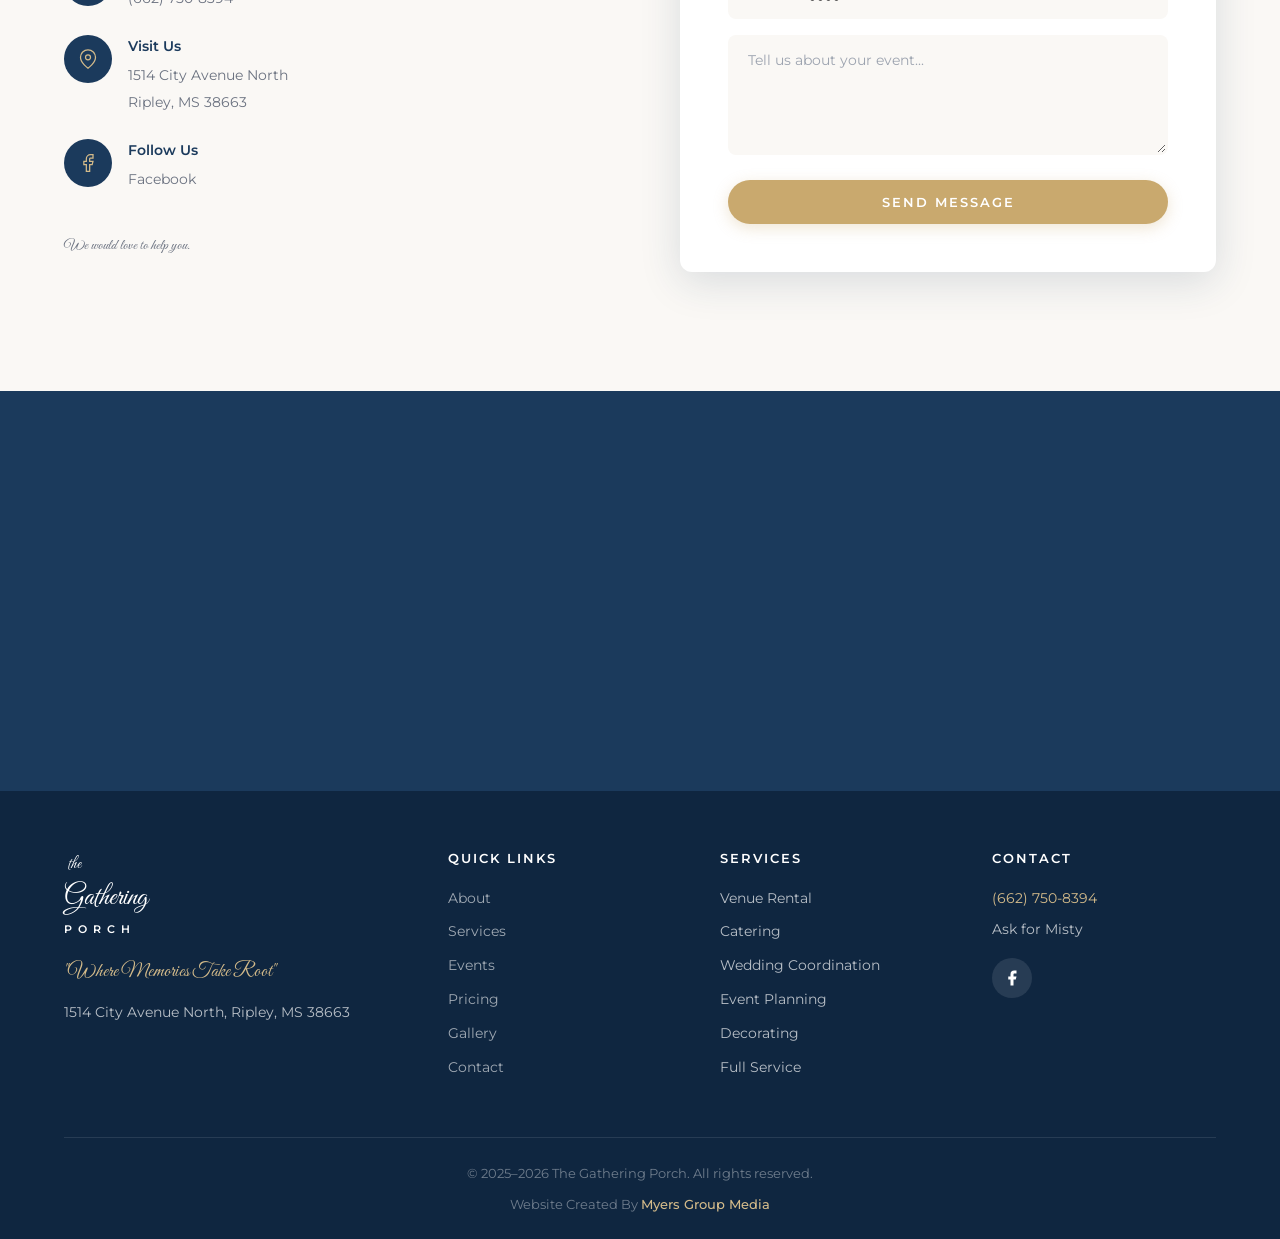
==== commit 1da07b12: "feat: add event setup image to homepage gallery" ====
--- a/index.html
+++ b/index.html
@@ -510,9 +510,7 @@
           <img src="venue-exterior.jpg" alt="The Gathering Porch venue exterior at dusk with wreaths on the windows" style="width: 100%; height: 100%; object-fit: cover; display: block;" loading="lazy">
         </div>
         <div class="gallery-item">
-          <div class="gallery-placeholder" style="--hue: 340;">
-            <span>Event Setup</span>
-          </div>
+          <img src="event-setup.jpg" alt="A smiling staff member at an outdoor event setup with Torani syrups and fresh lemons" style="width: 100%; height: 100%; object-fit: cover; display: block;" loading="lazy">
         </div>
         <div class="gallery-item">
           <div class="gallery-placeholder" style="--hue: 160;">
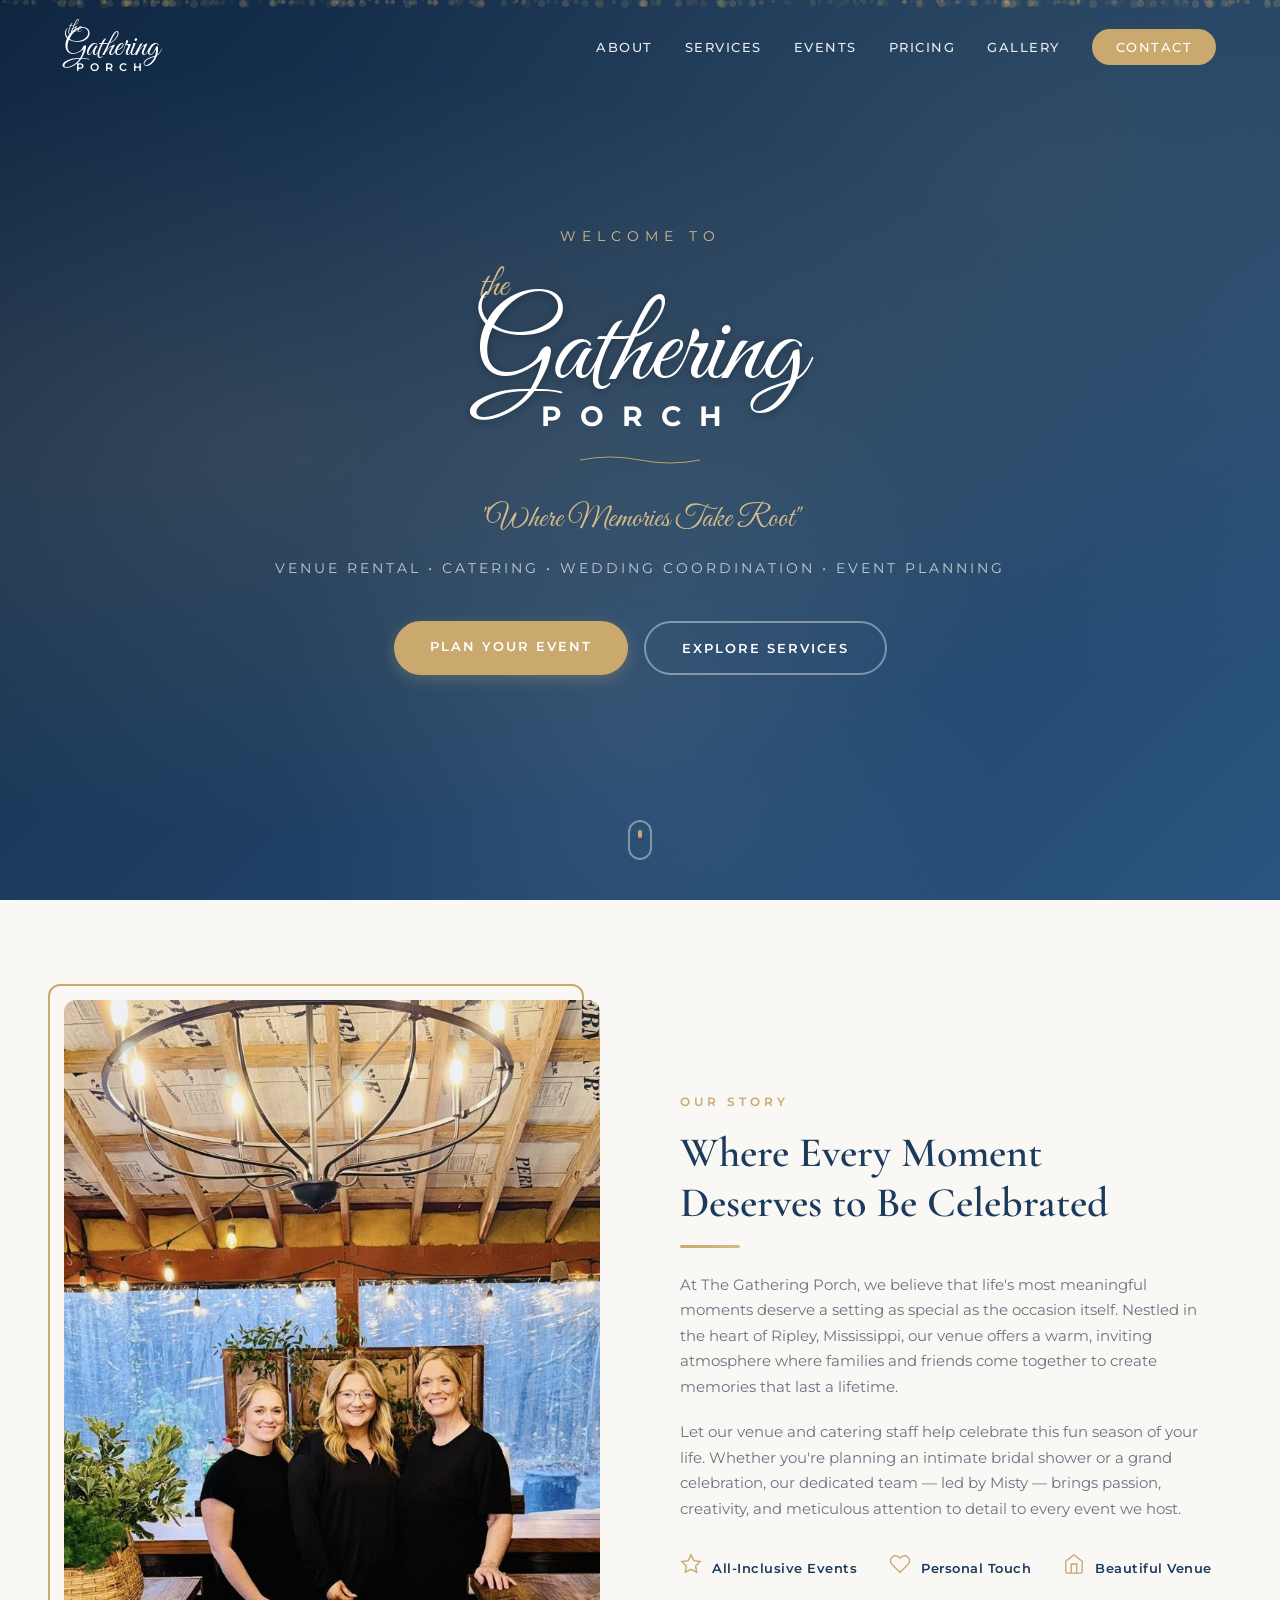
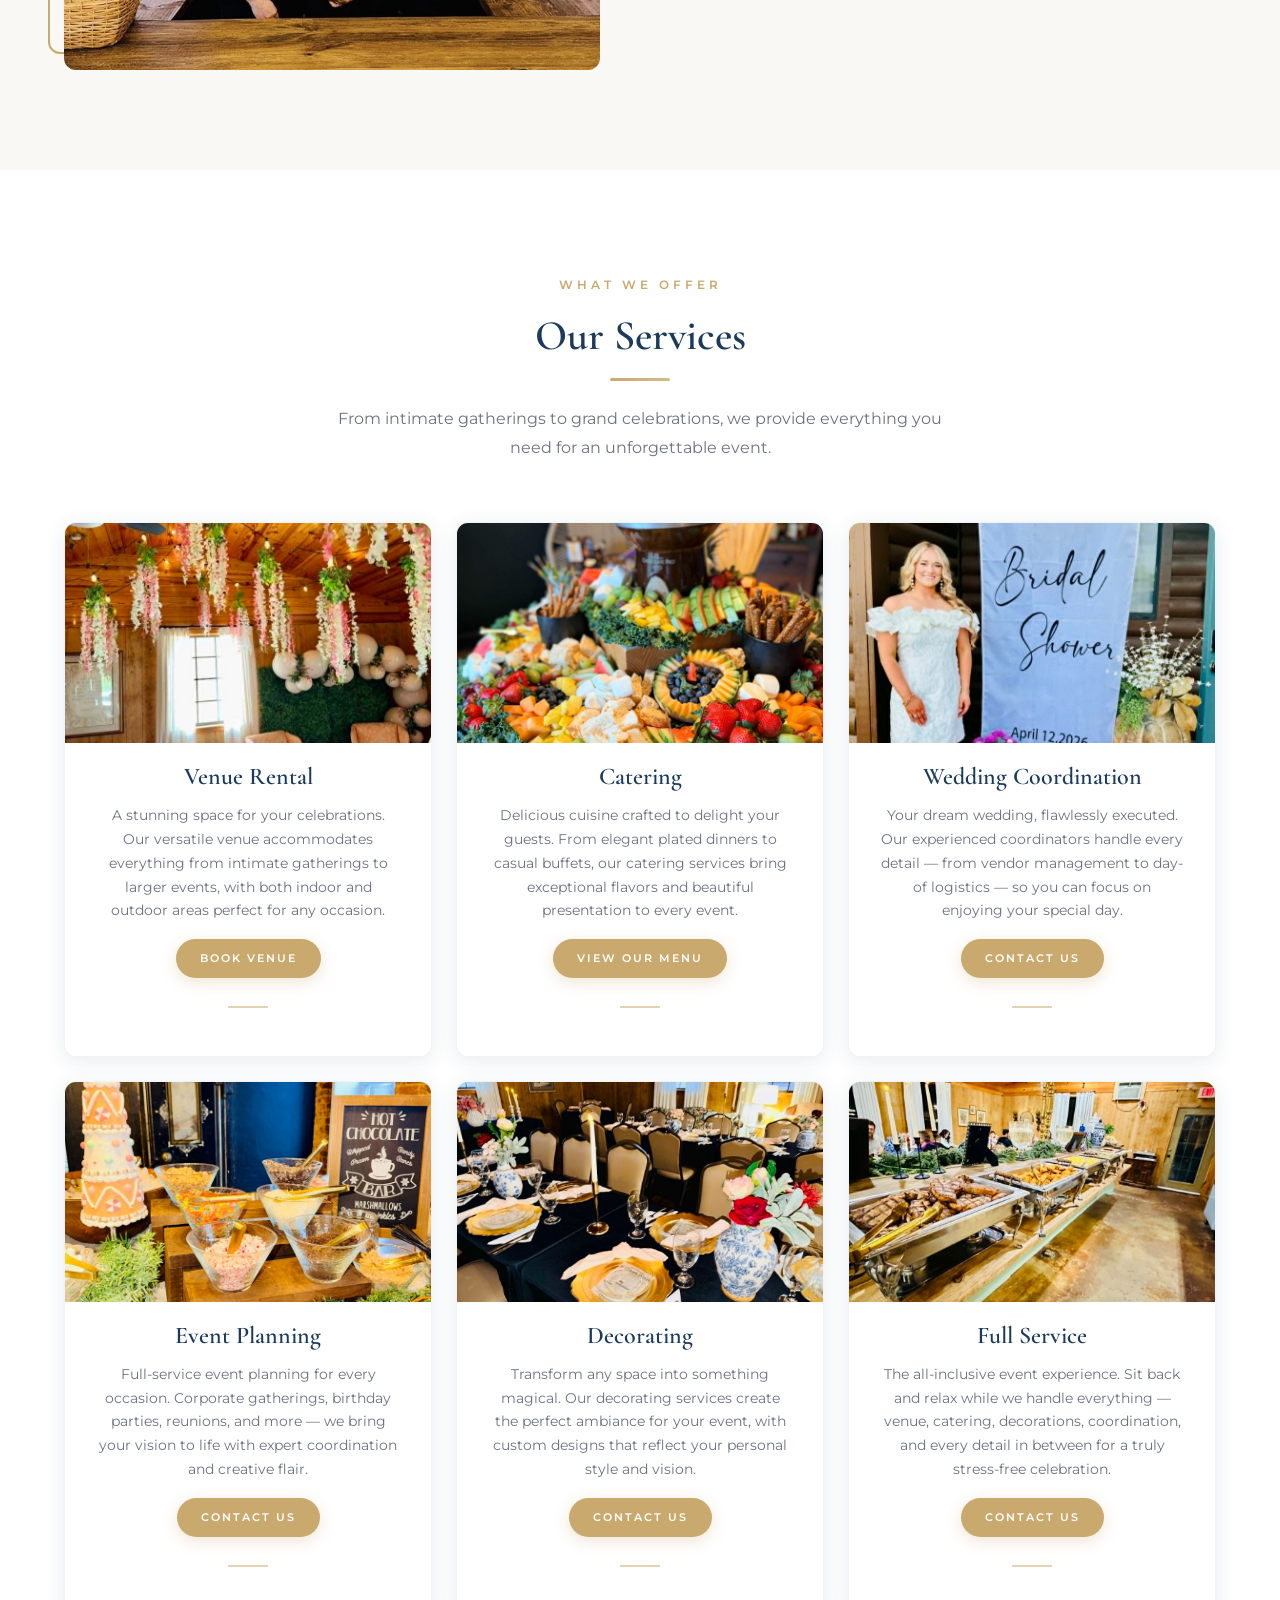
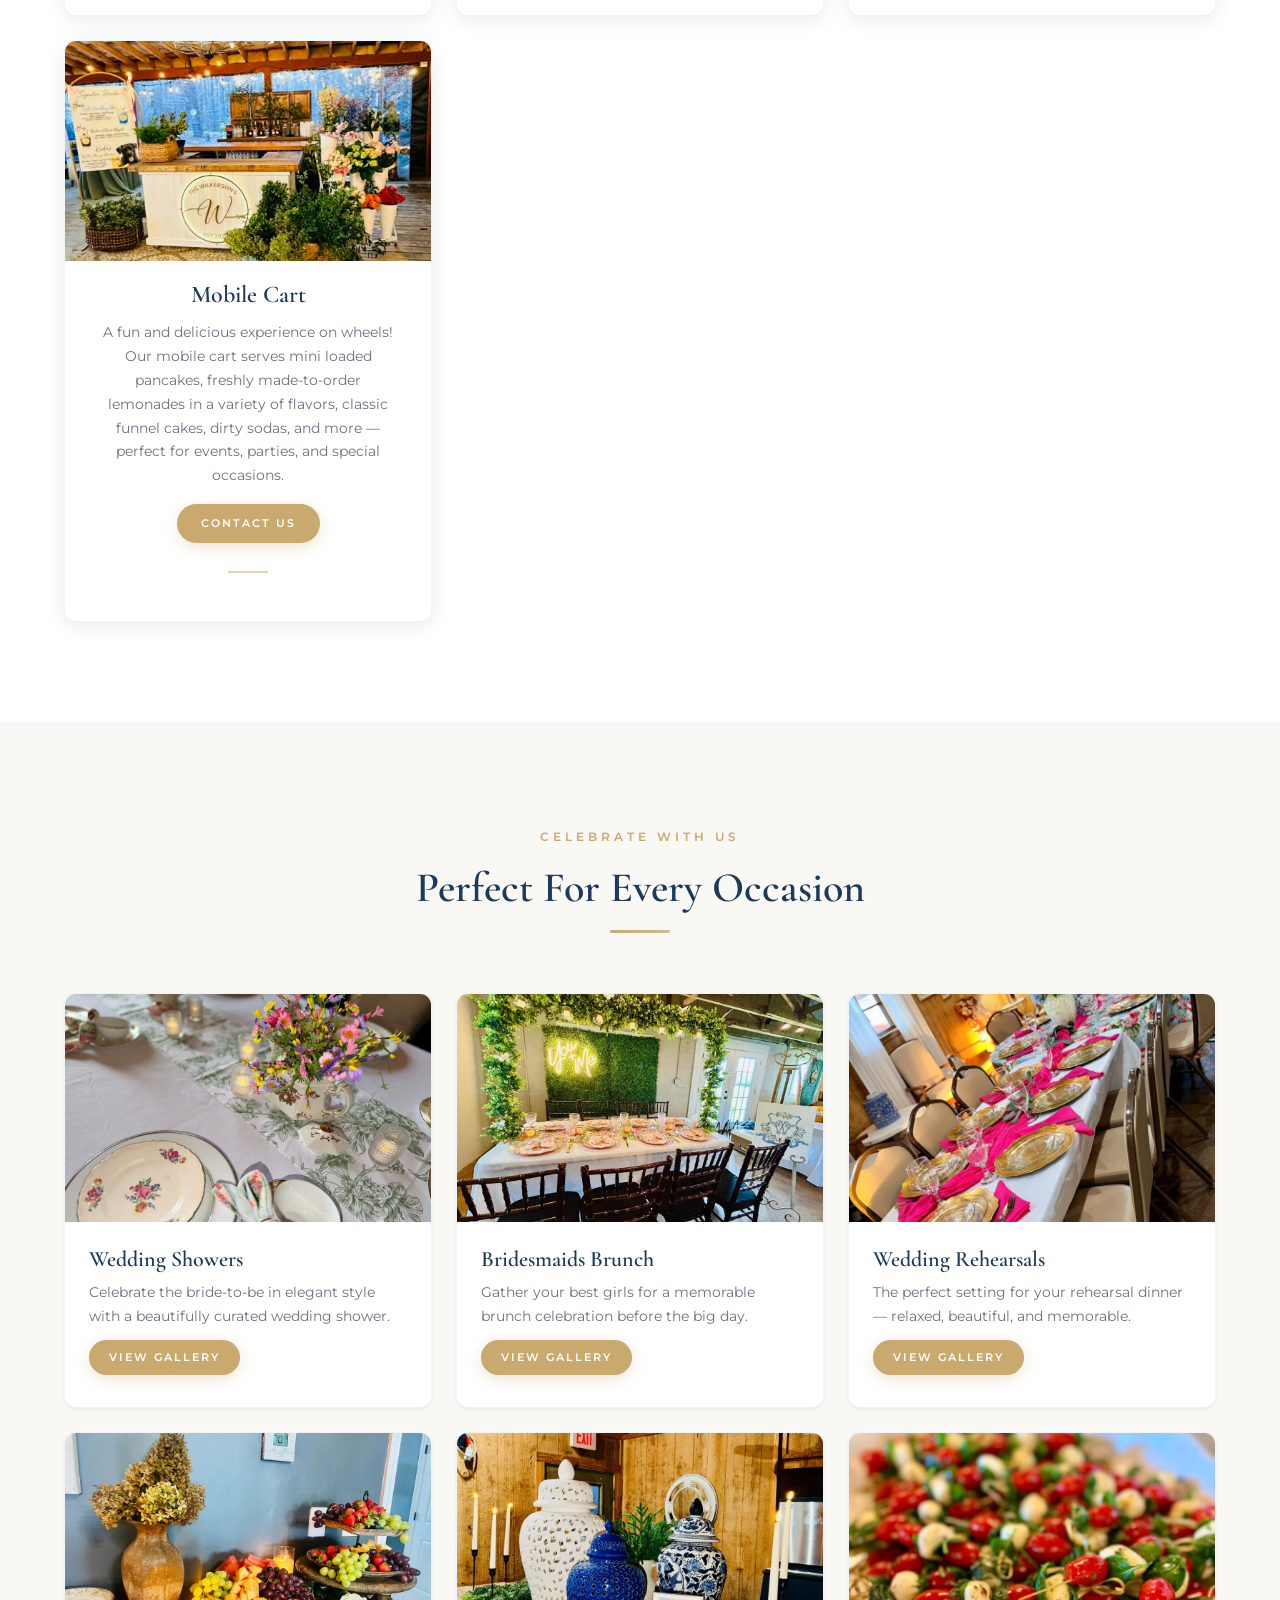
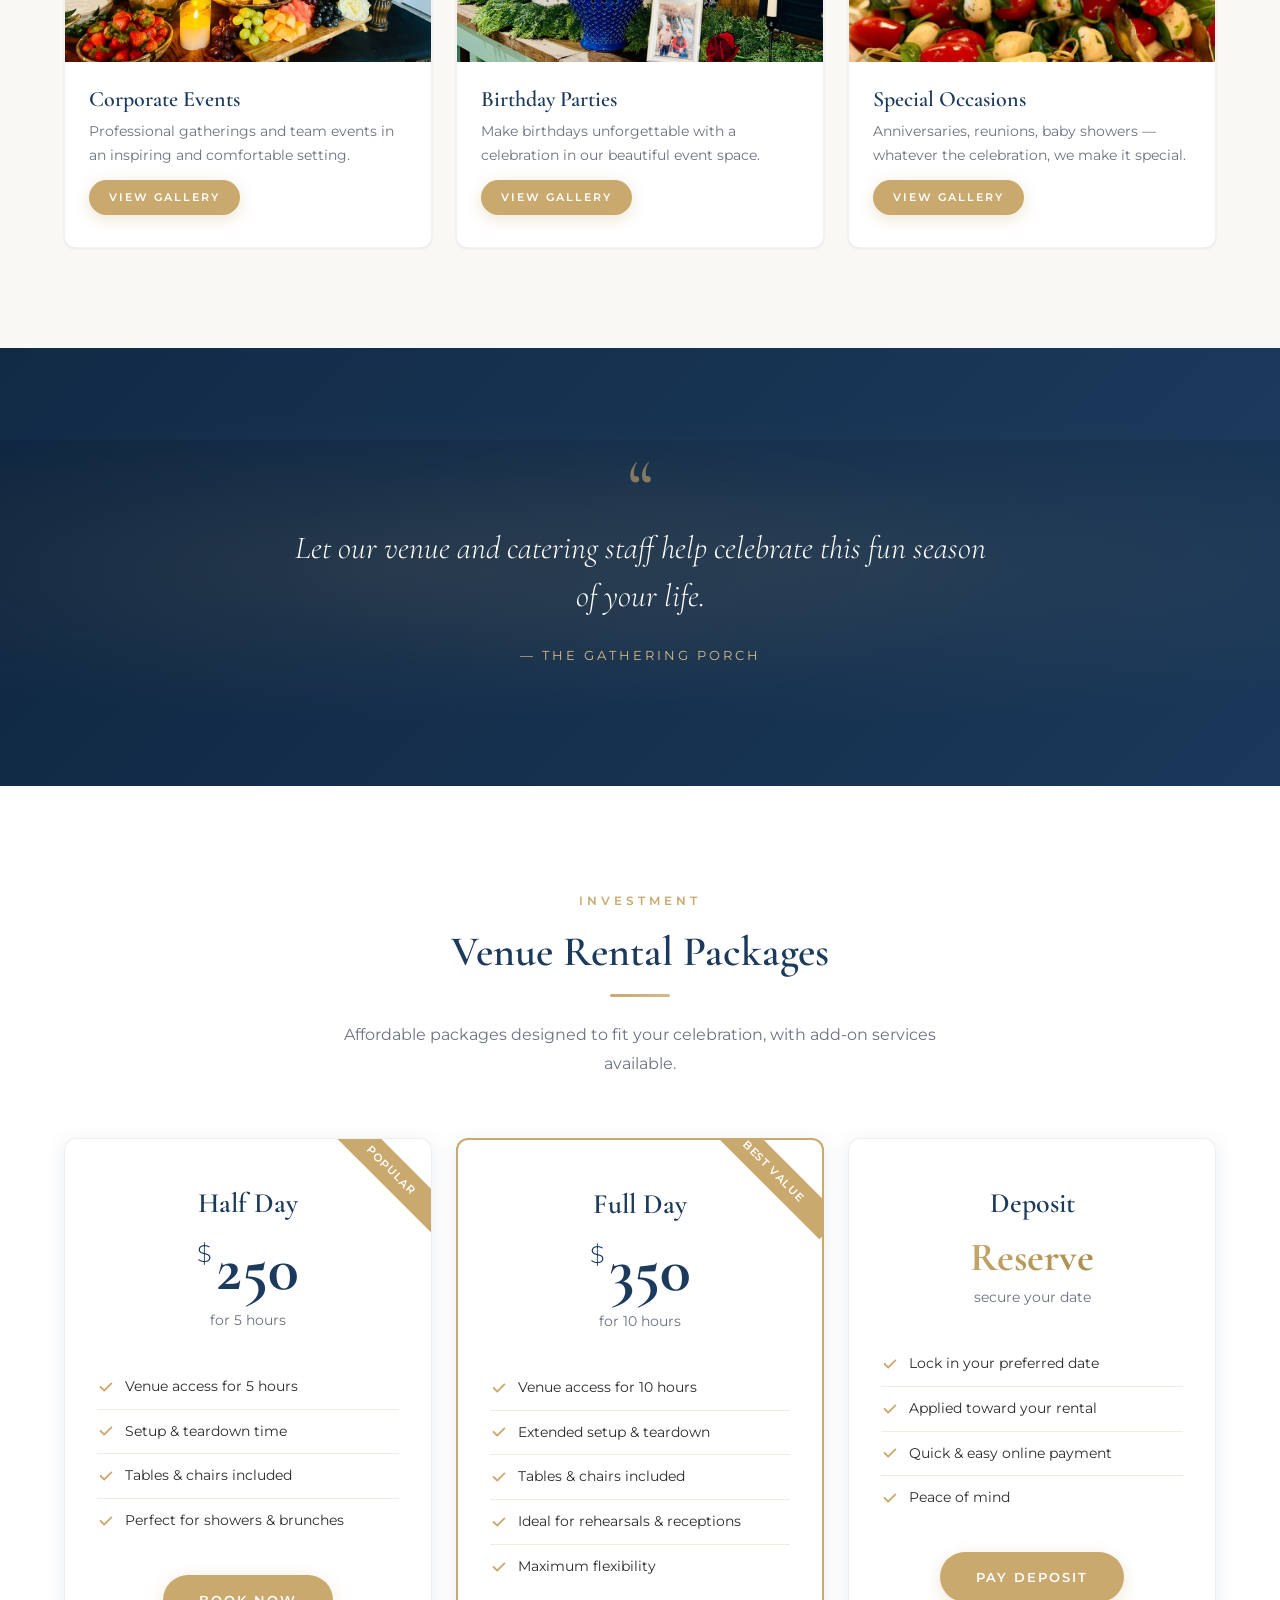
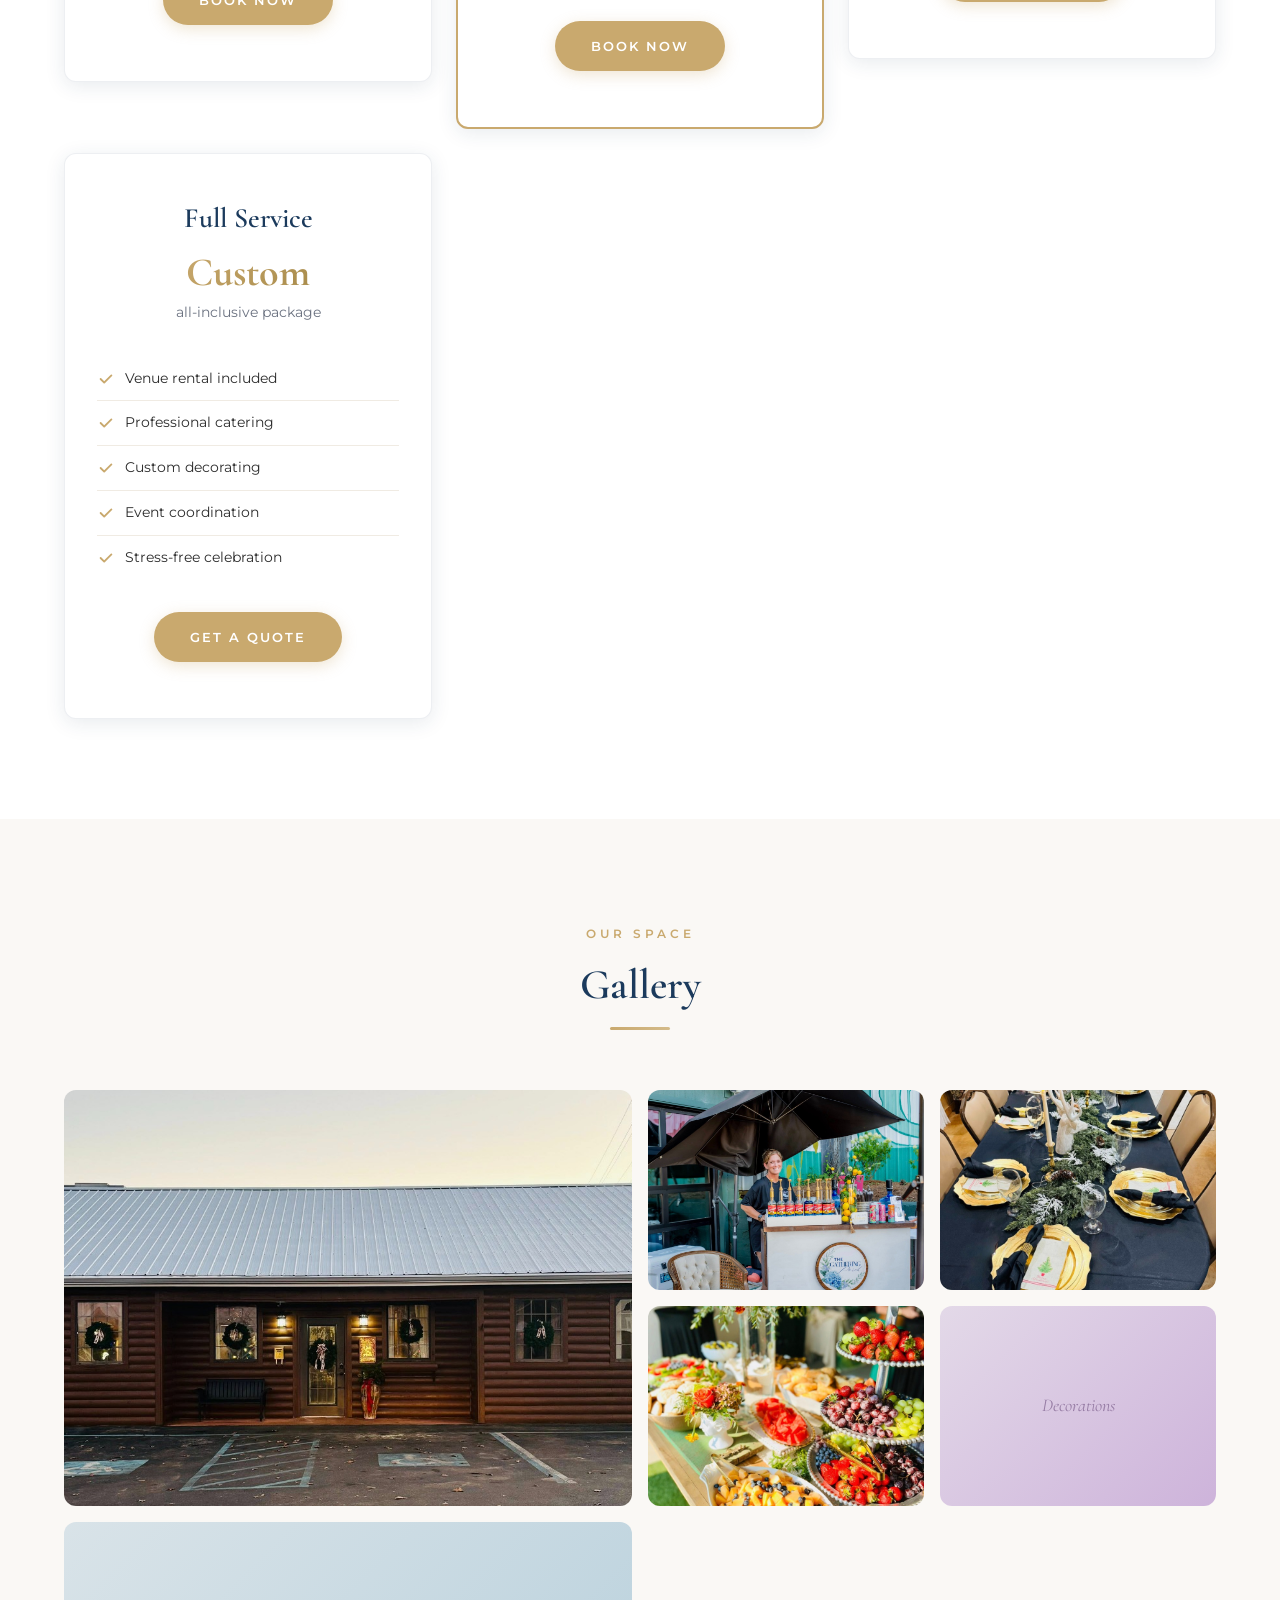
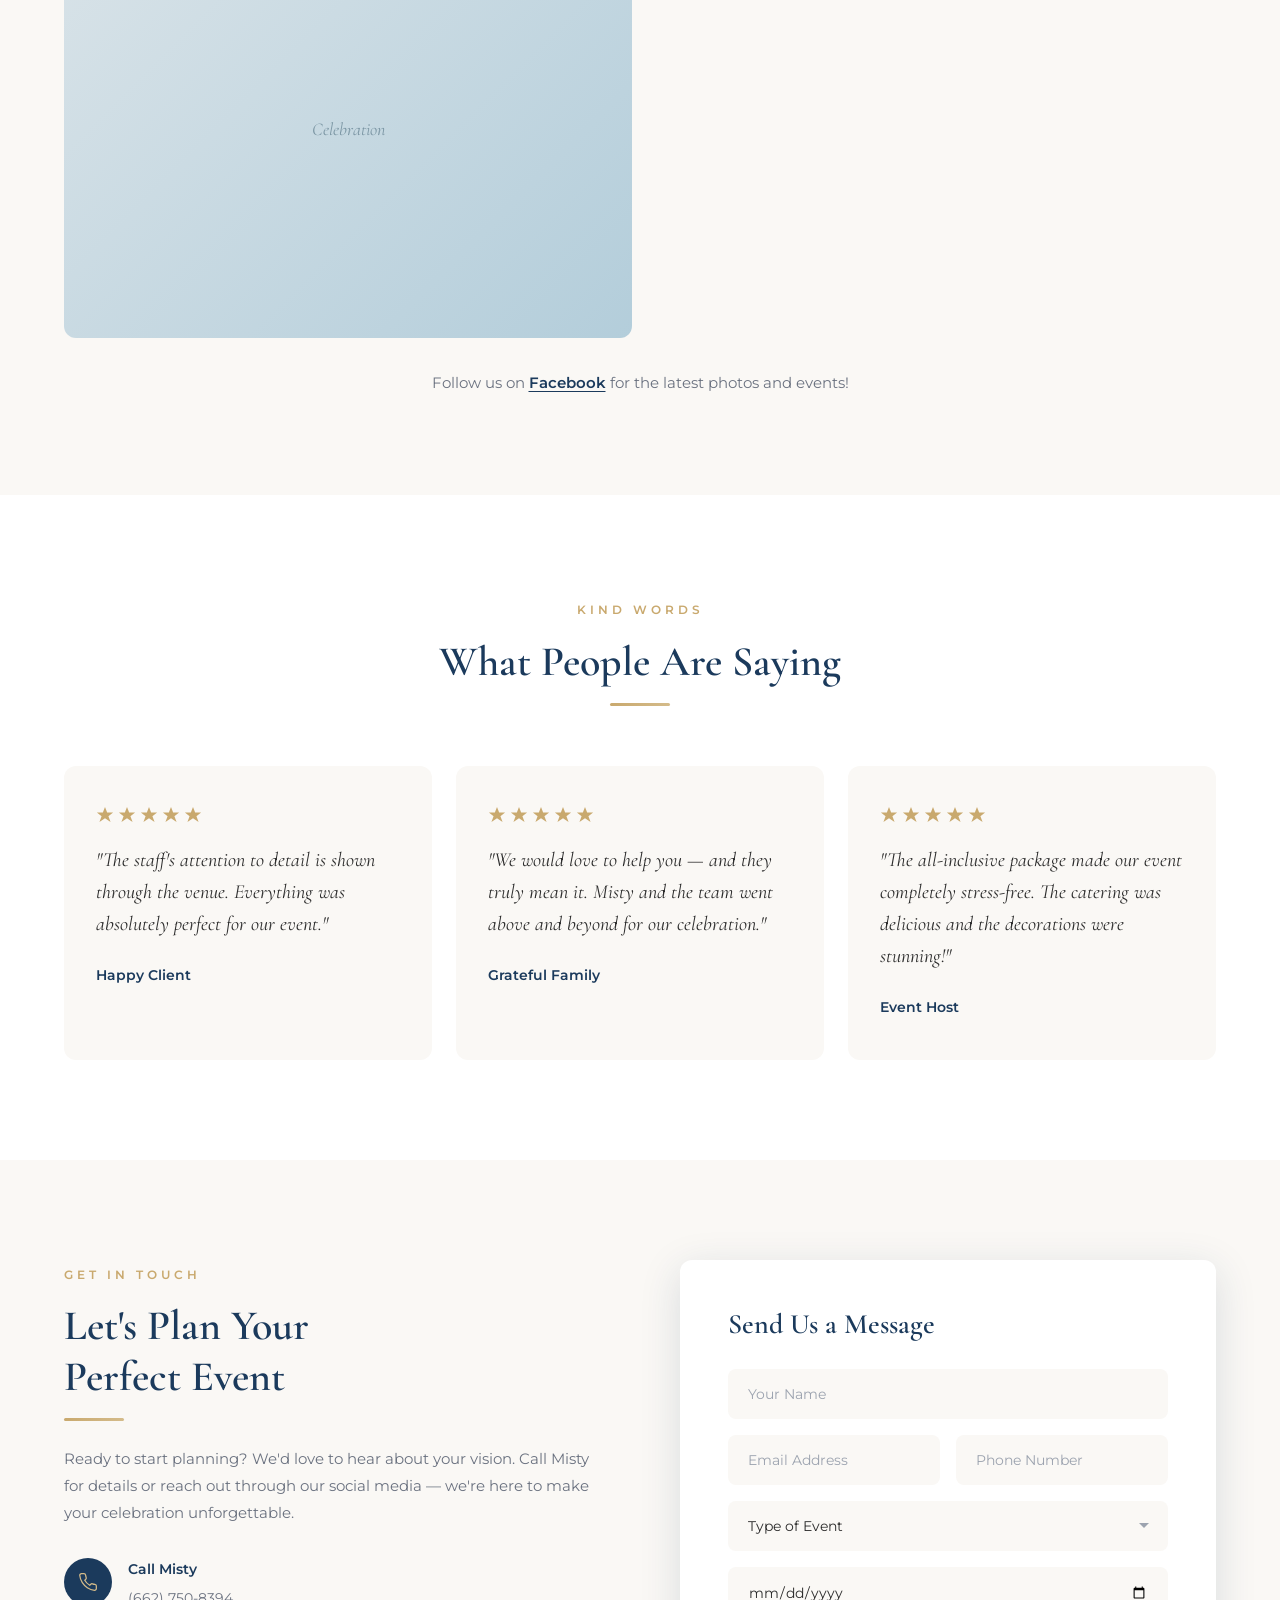
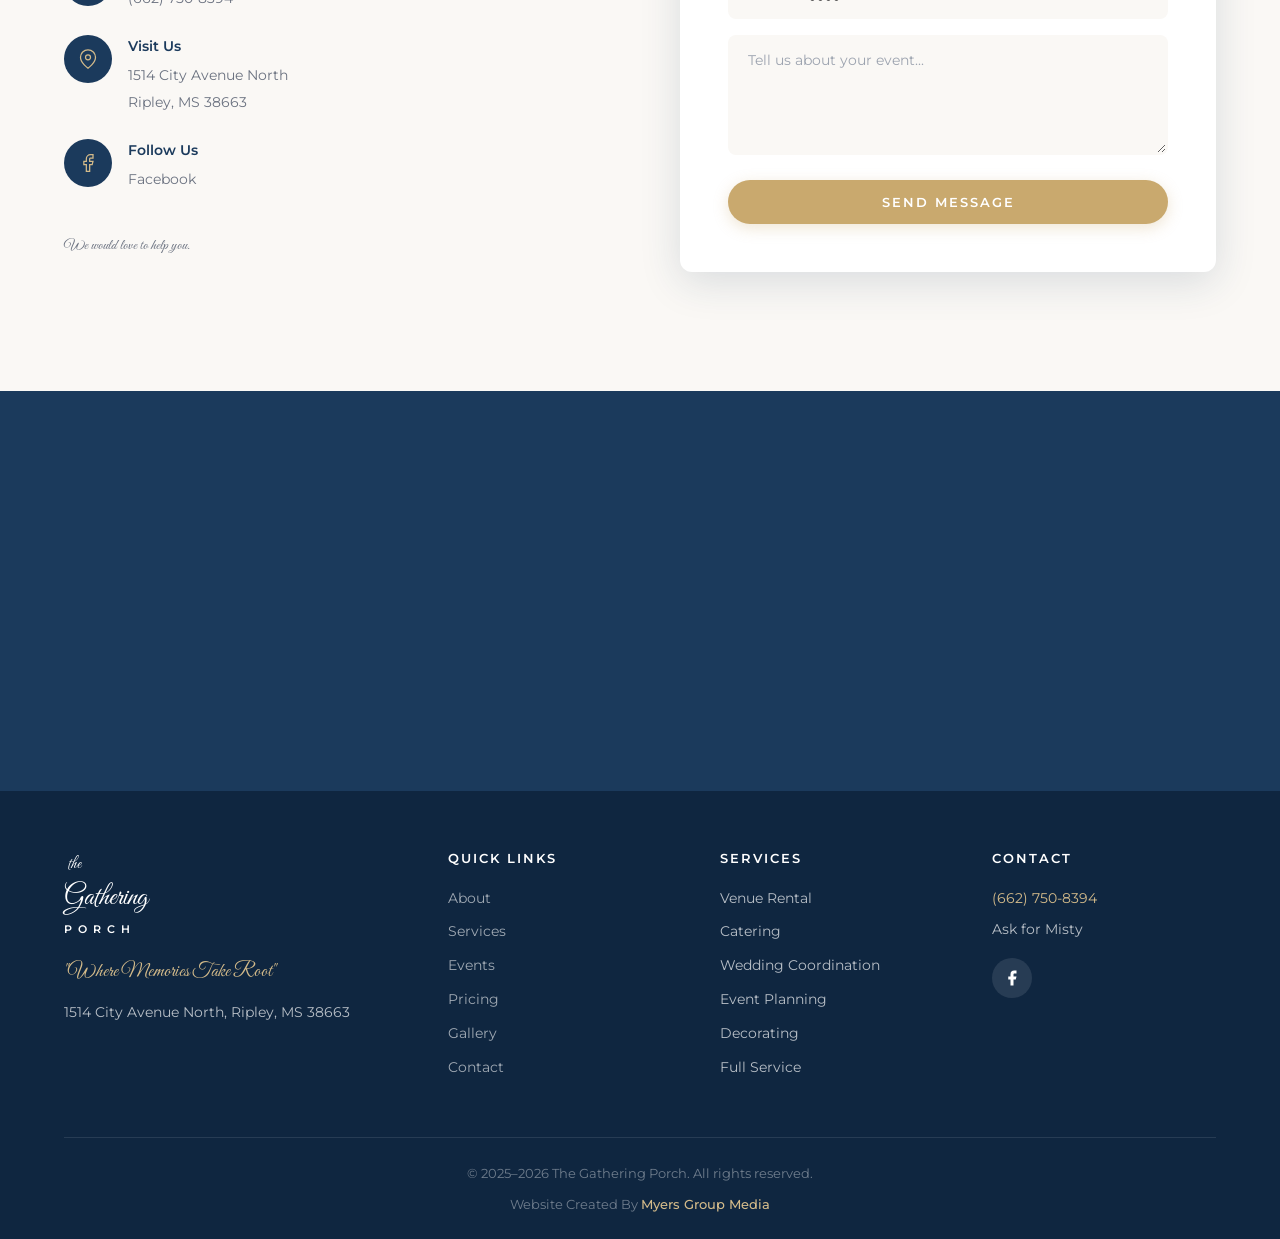
==== commit 3d89d5ad: "feat: add table settings image to homepage gallery" ====
--- a/index.html
+++ b/index.html
@@ -513,9 +513,7 @@
           <img src="event-setup.jpg" alt="A smiling staff member at an outdoor event setup with Torani syrups and fresh lemons" style="width: 100%; height: 100%; object-fit: cover; display: block;" loading="lazy">
         </div>
         <div class="gallery-item">
-          <div class="gallery-placeholder" style="--hue: 160;">
-            <span>Table Settings</span>
-          </div>
+          <img src="table-settings.jpg" alt="An elegant table setting with a dark tablecloth, gold chargers, and festive winter decor" style="width: 100%; height: 100%; object-fit: cover; display: block;" loading="lazy">
         </div>
         <div class="gallery-item">
           <img src="catering-display.jpg" alt="A beautiful catering display with fruit skewers, watermelon, and floral arrangements" style="width: 100%; height: 100%; object-fit: cover; display: block;" loading="lazy">
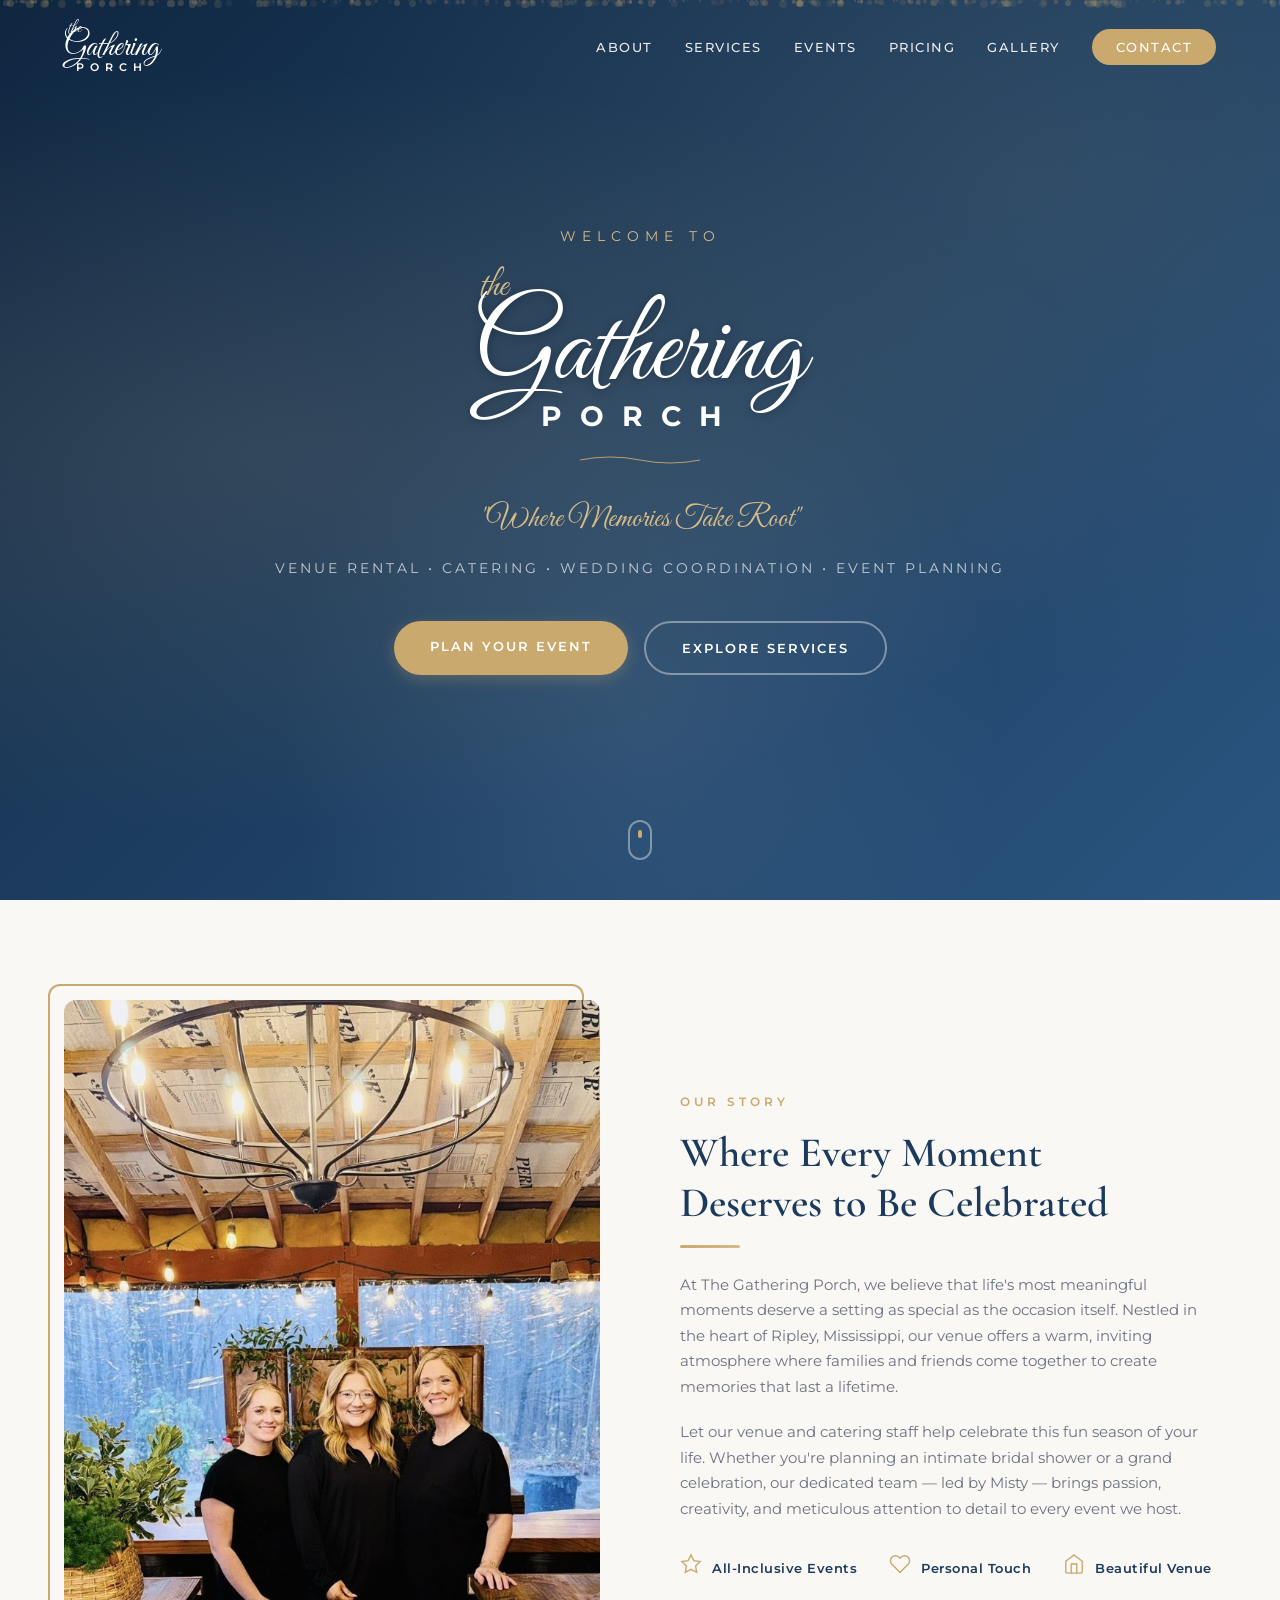
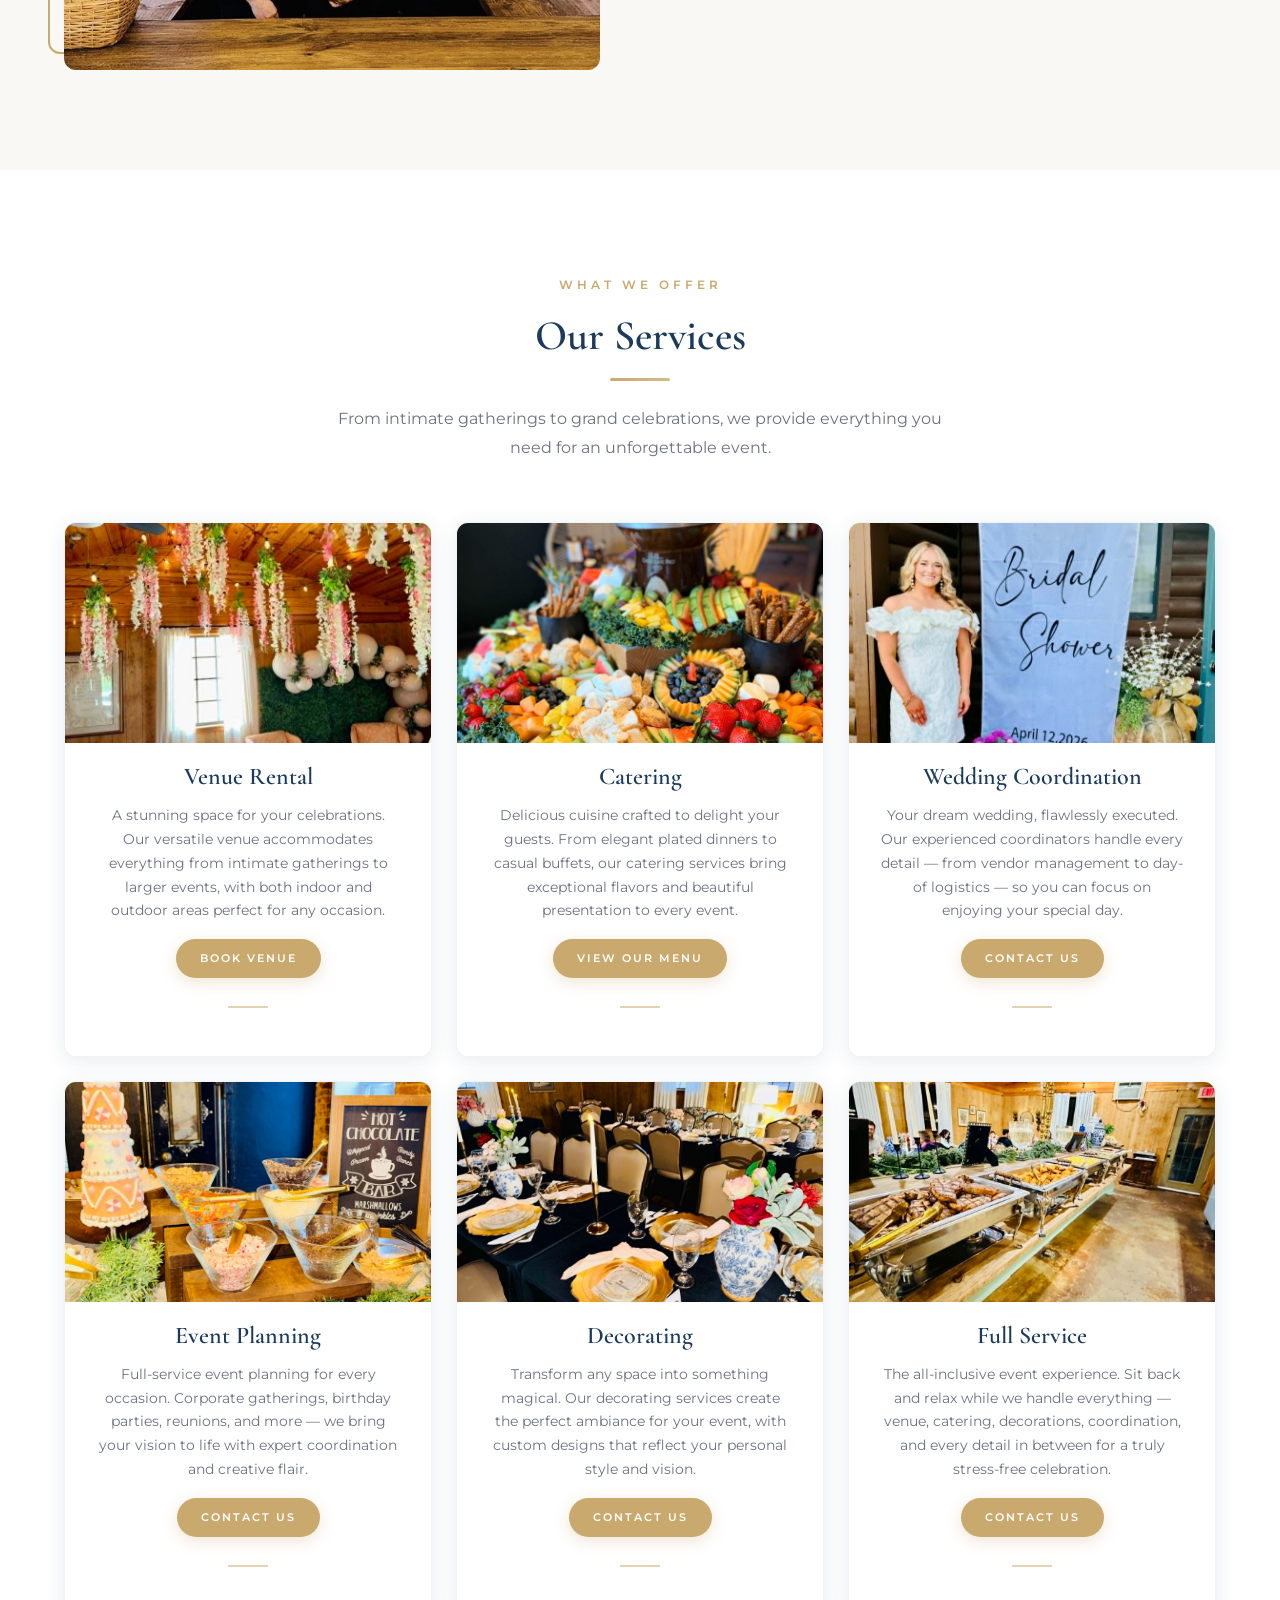
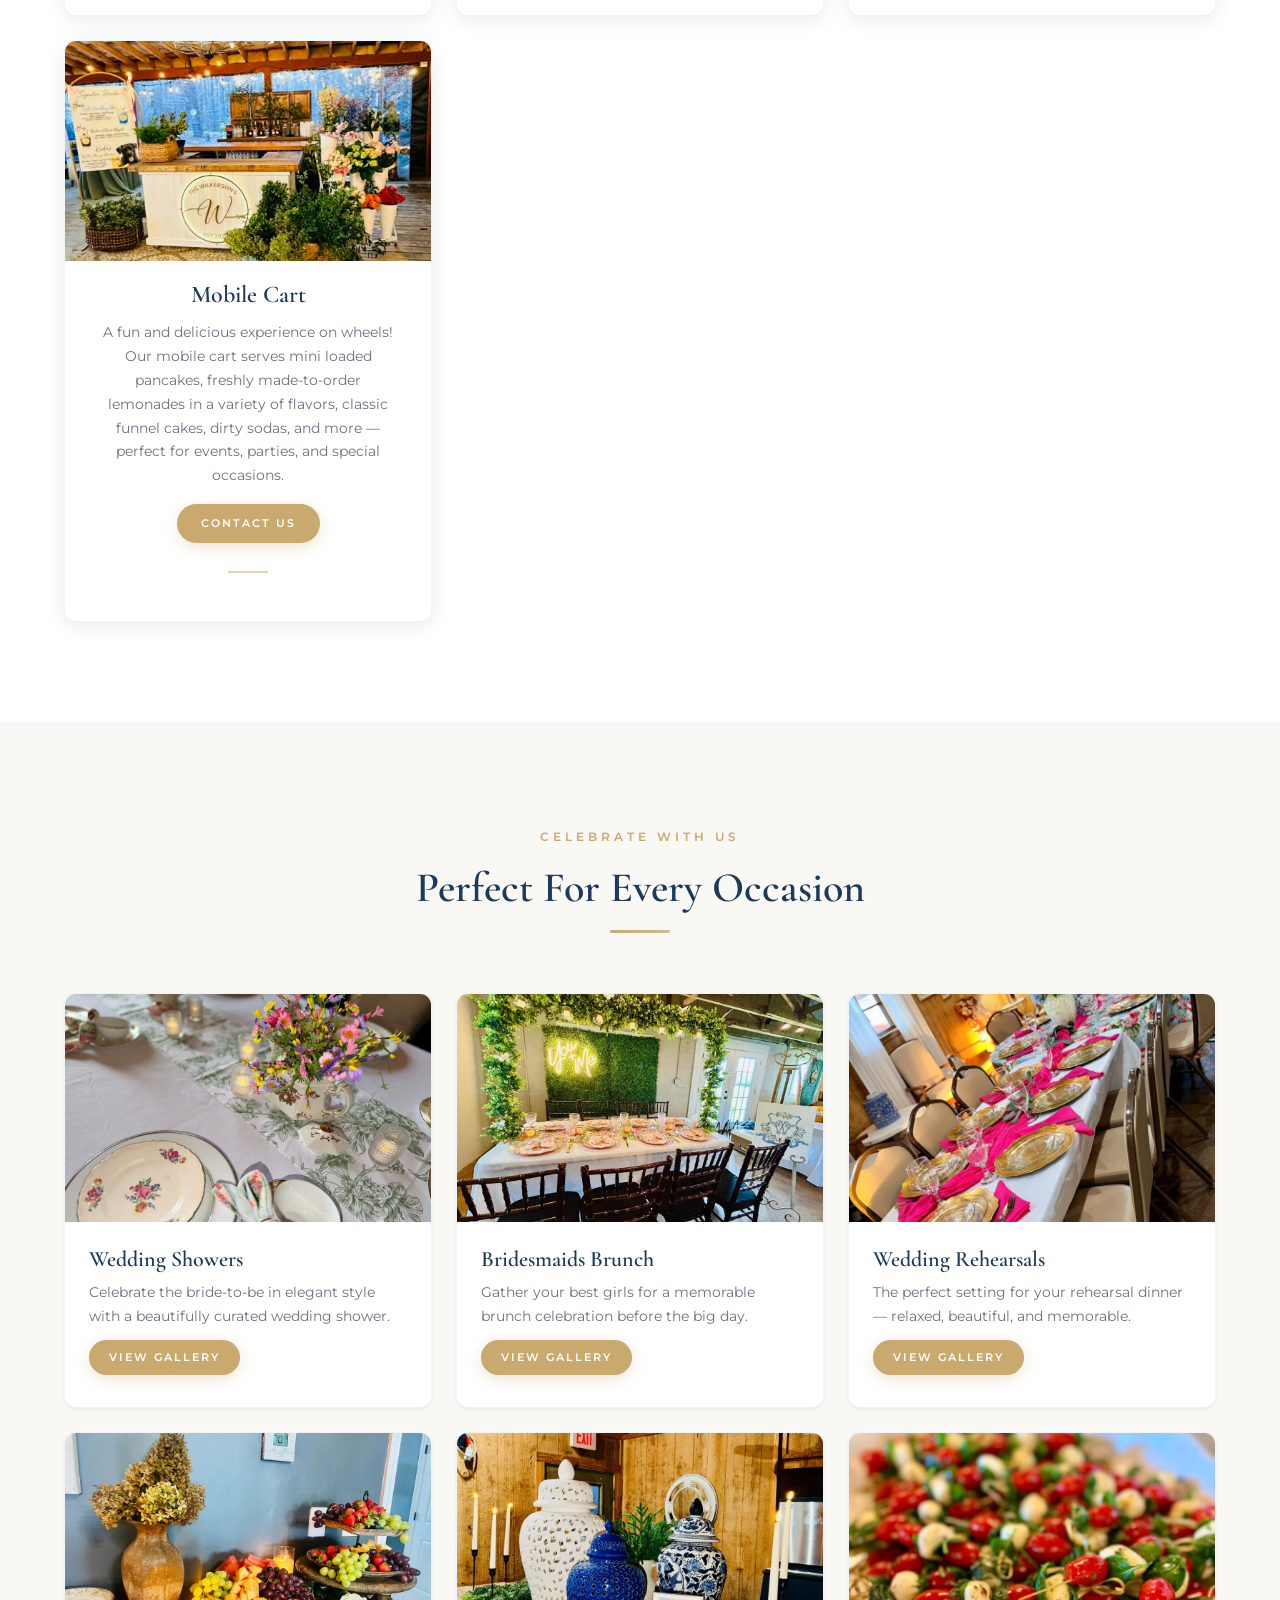
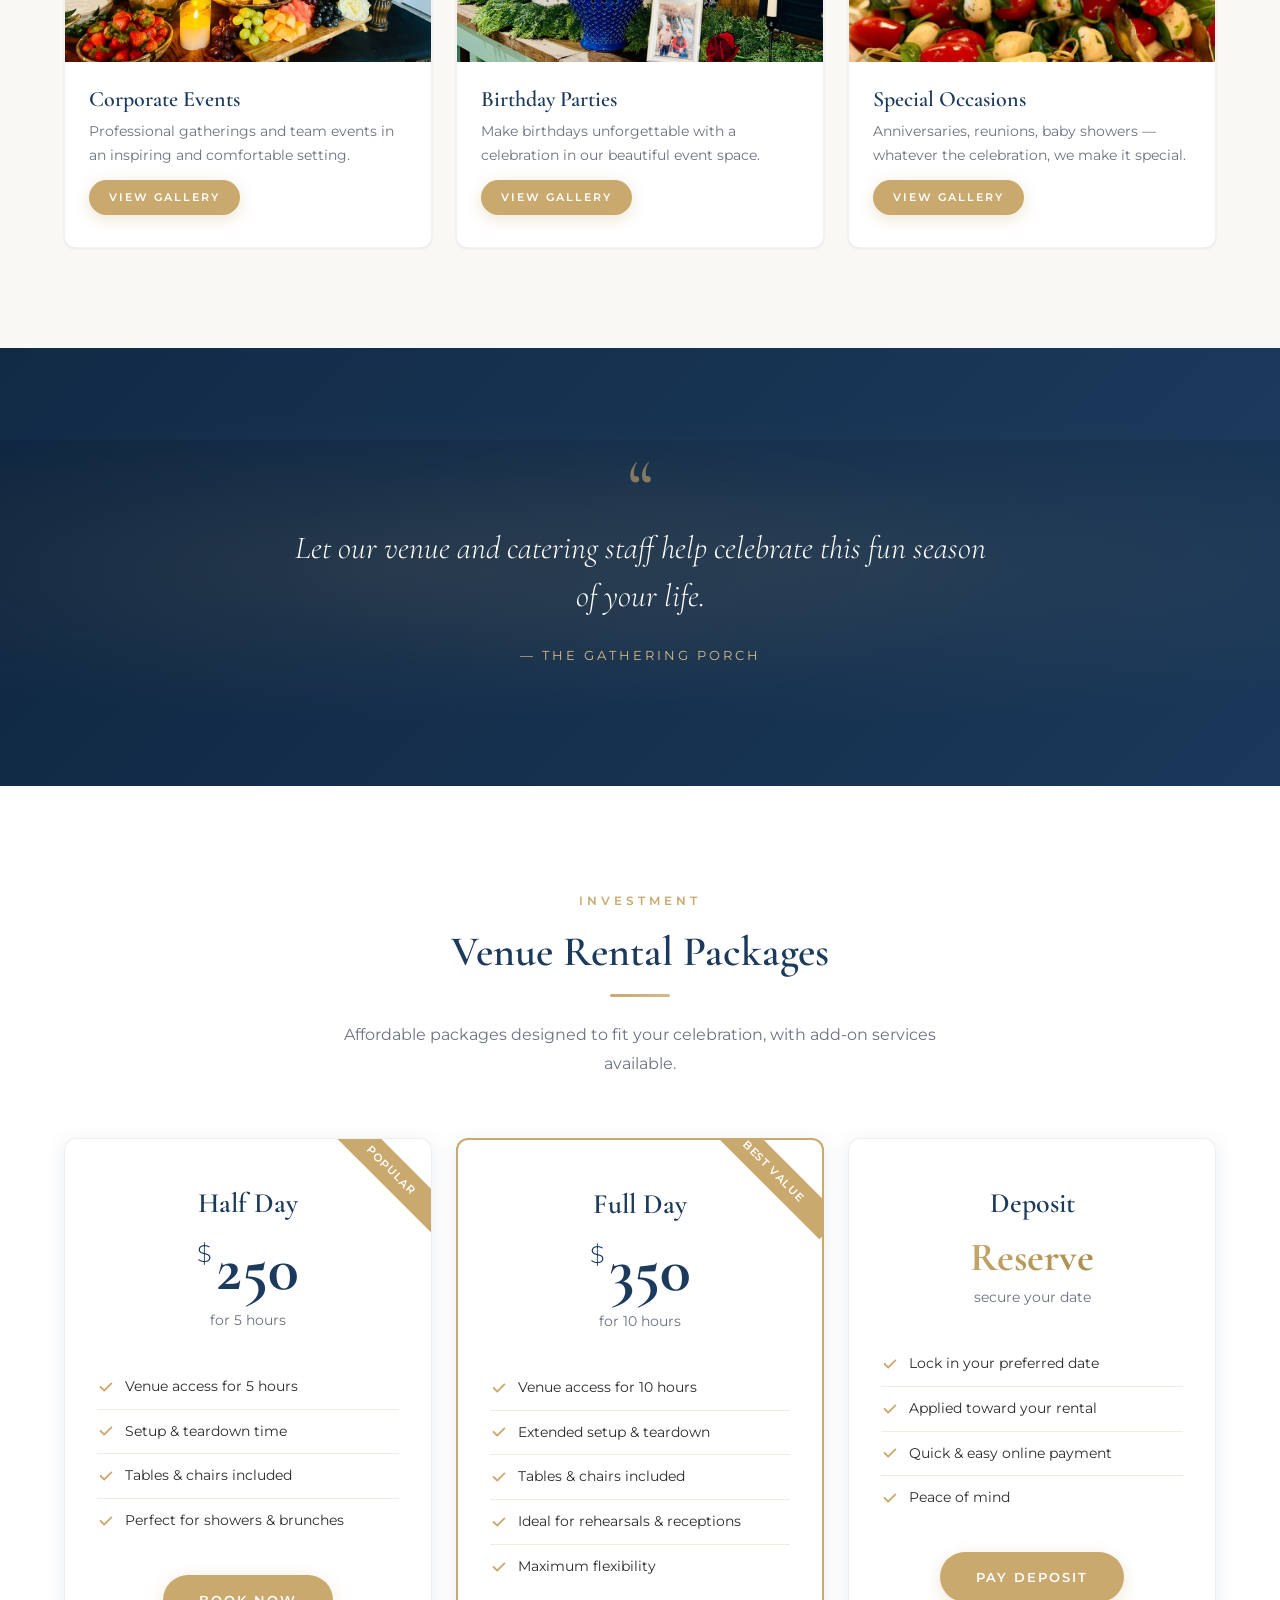
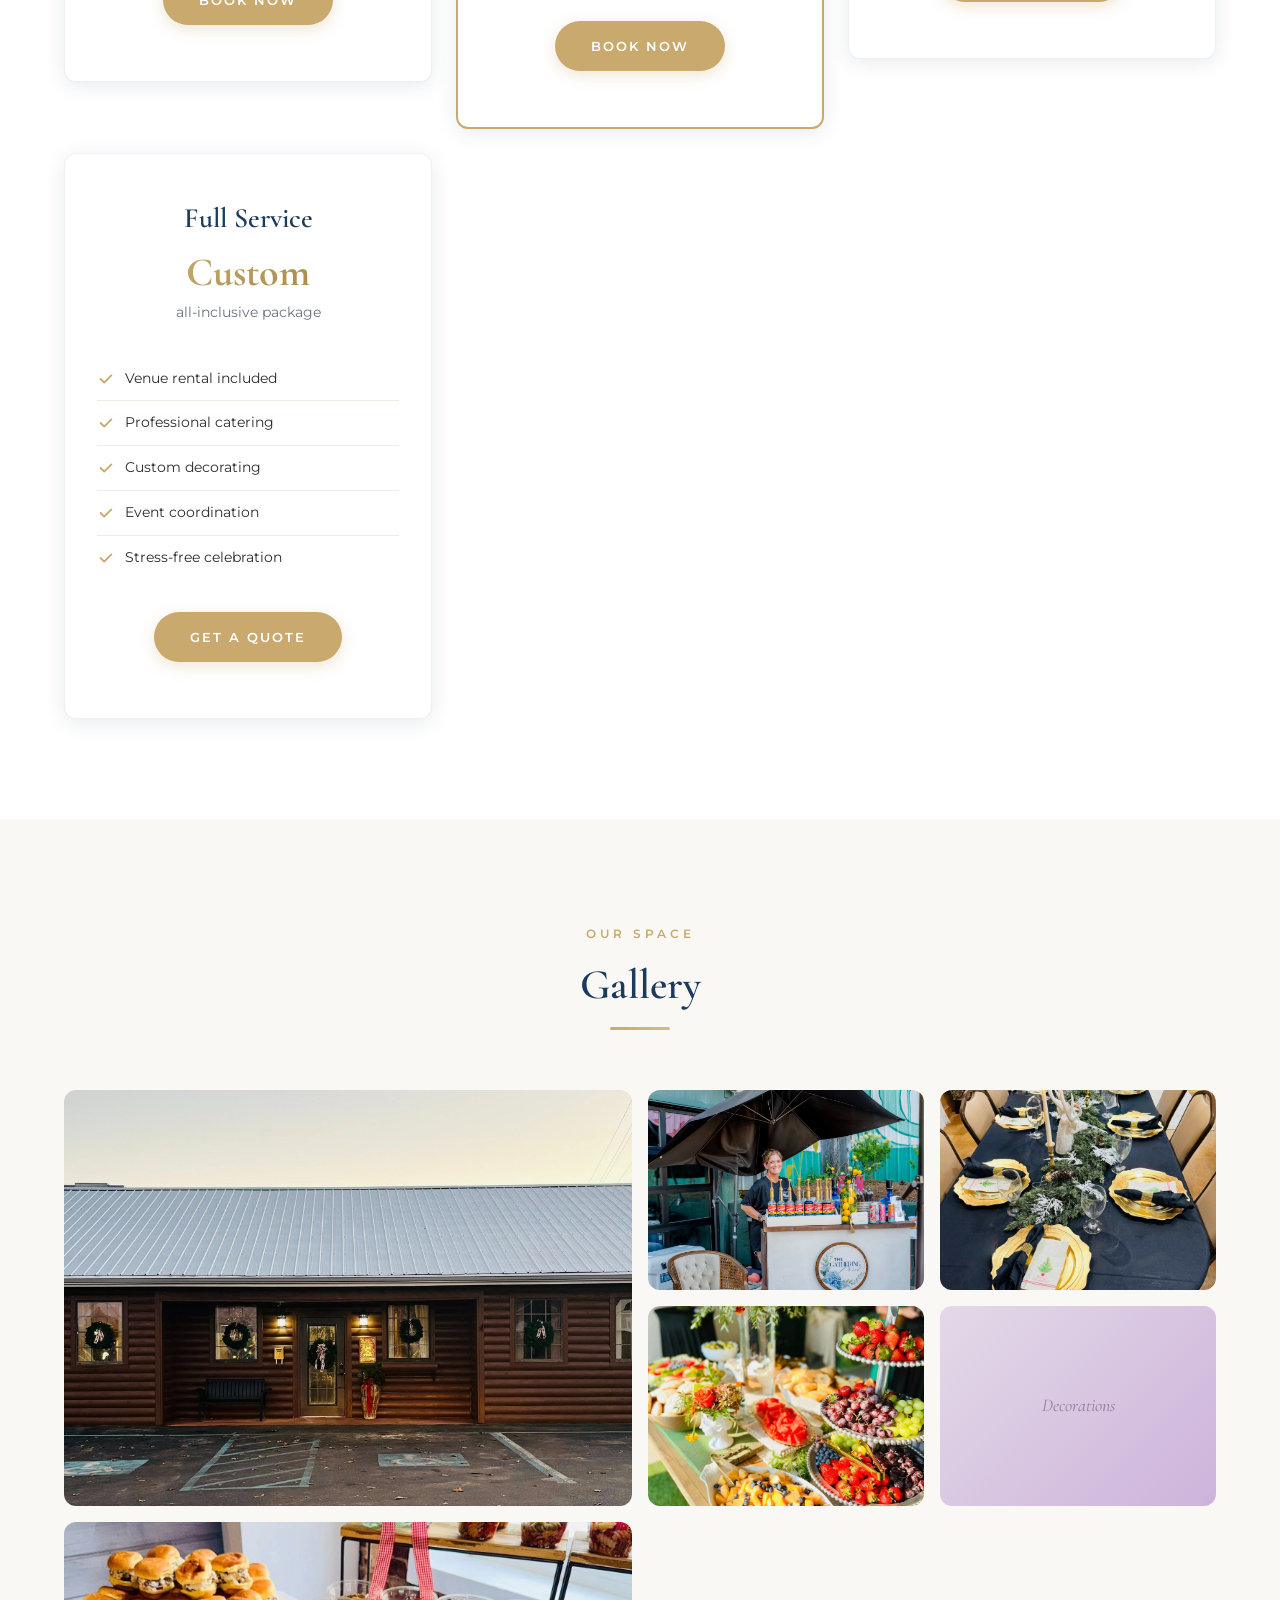
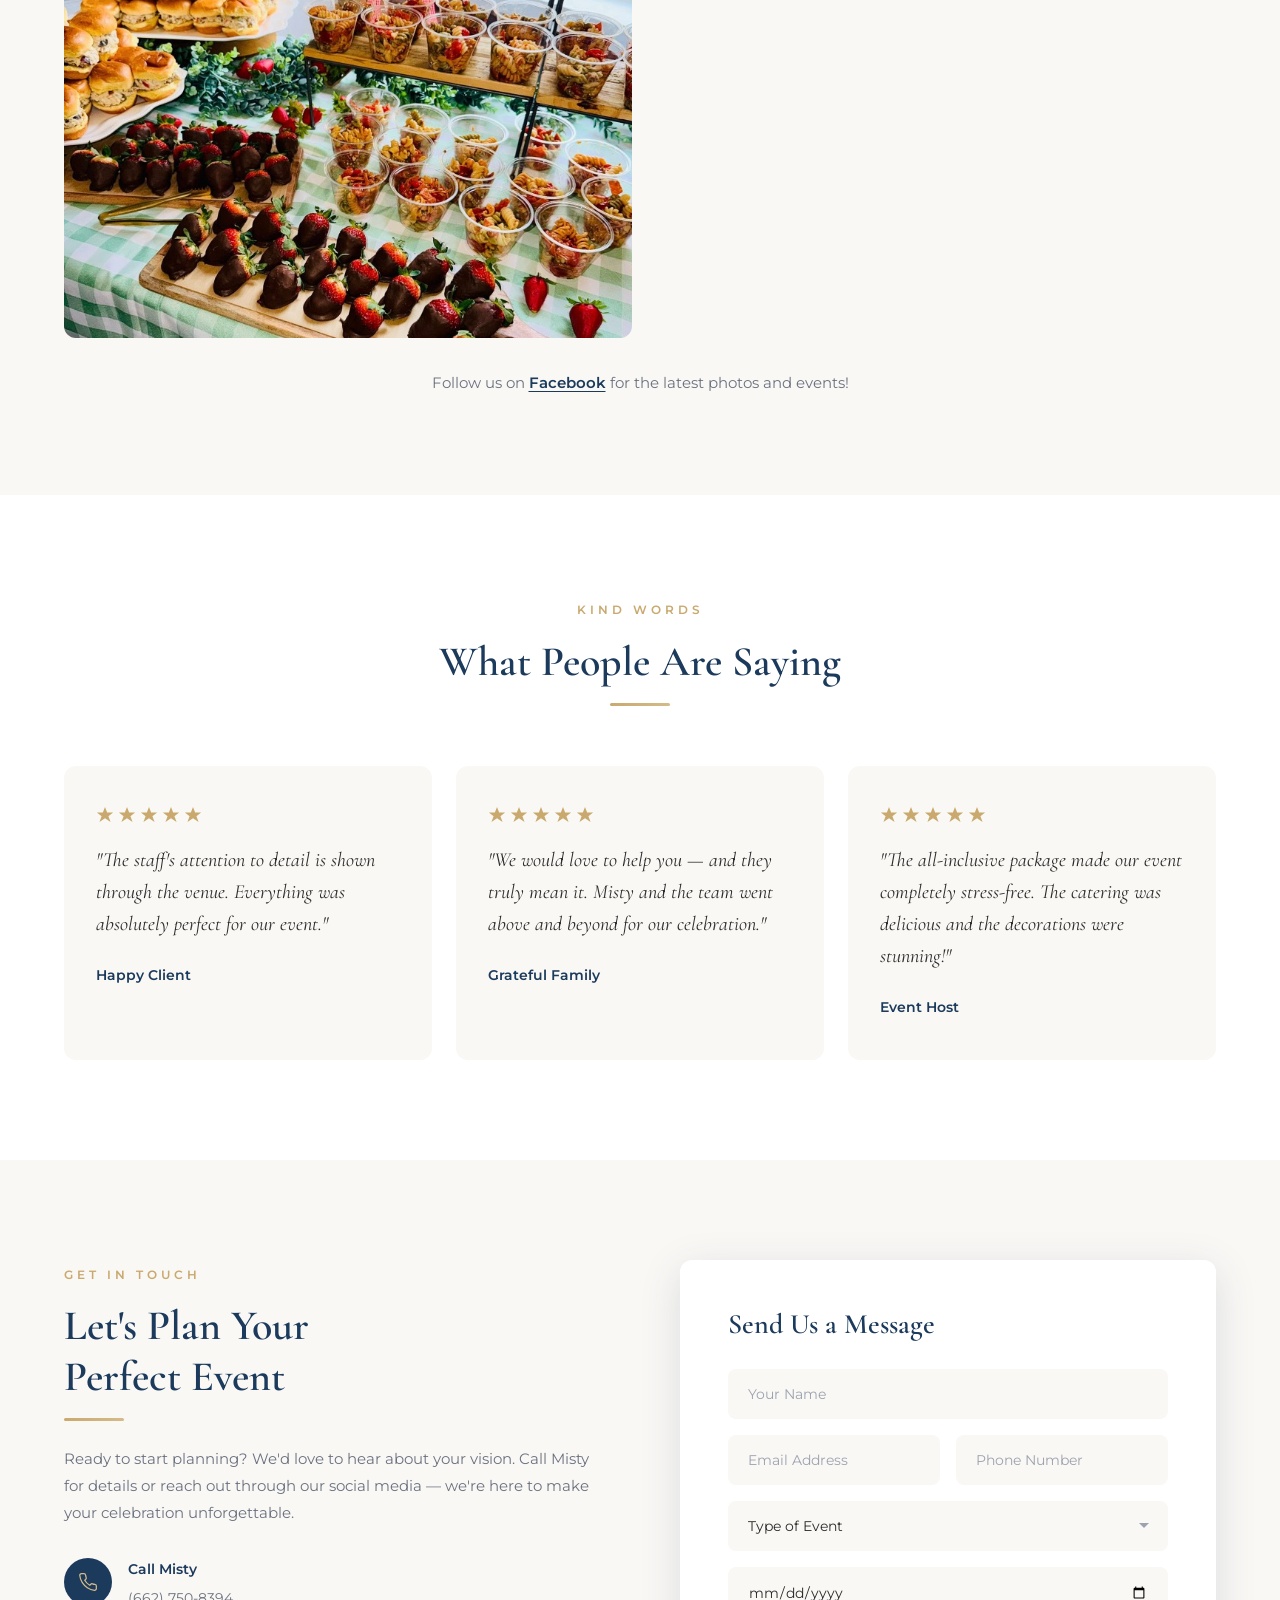
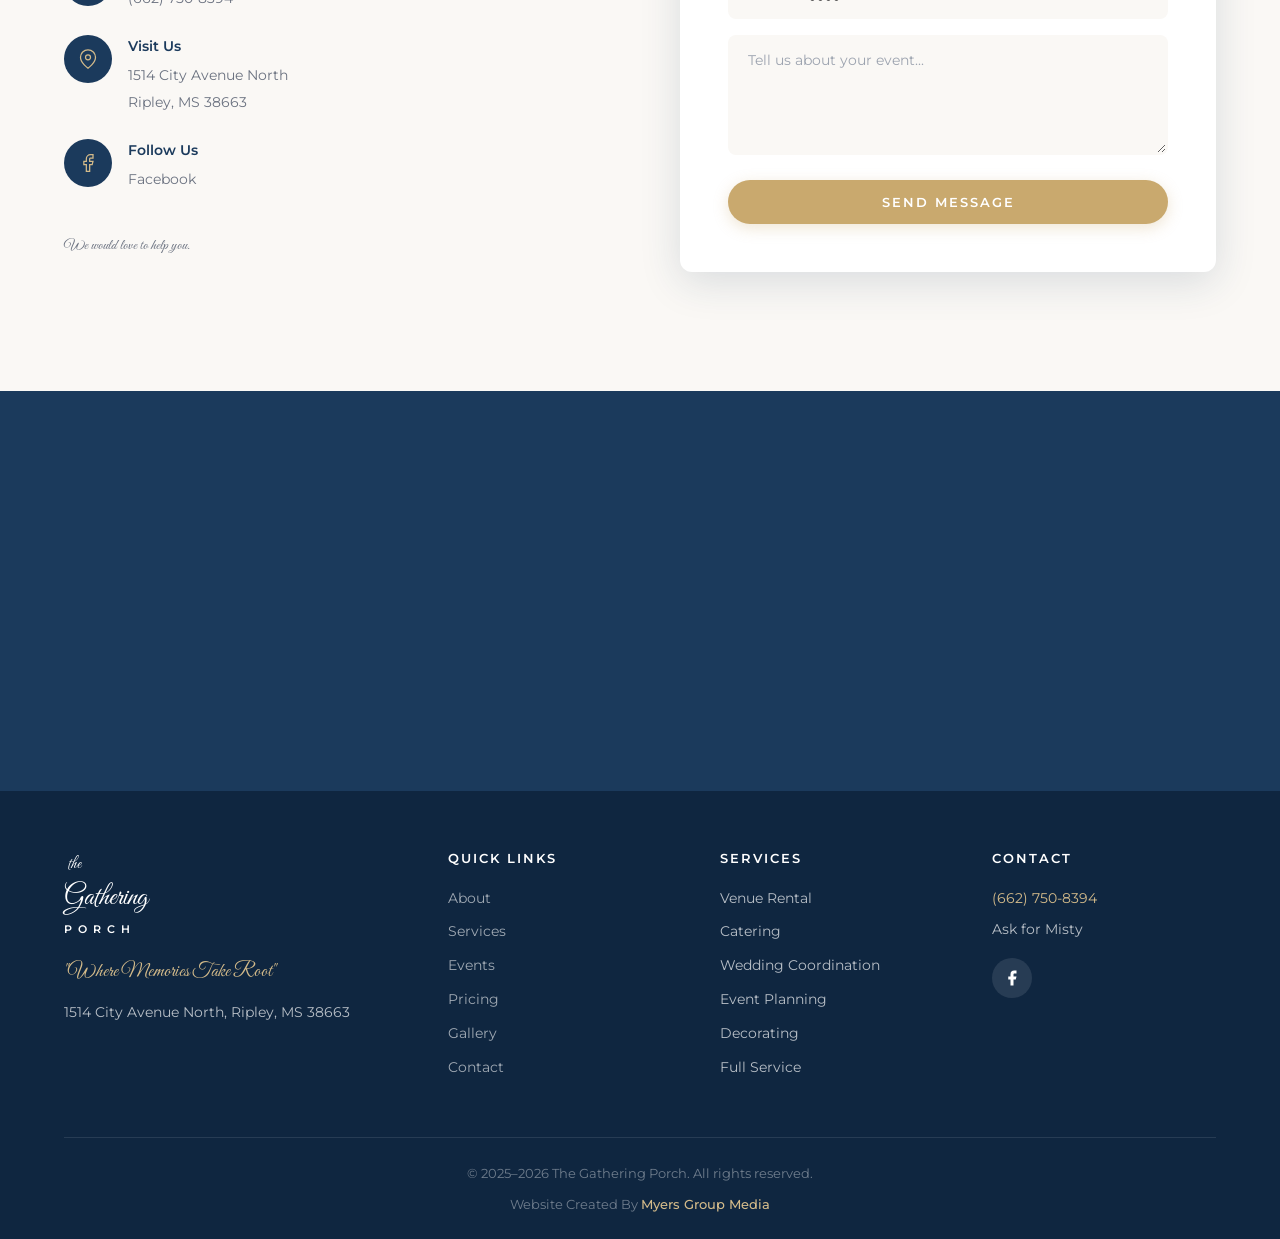
==== commit 9a382a5b: "feat: add celebration image to homepage gallery" ====
--- a/index.html
+++ b/index.html
@@ -524,9 +524,7 @@
           </div>
         </div>
         <div class="gallery-item large">
-          <div class="gallery-placeholder" style="--hue: 200;">
-            <span>Celebration</span>
-          </div>
+          <img src="celebration.jpg" alt="A lovely celebration setup with sandwiches, pasta salad cups, and chocolate covered strawberries" style="width: 100%; height: 100%; object-fit: cover; display: block;" loading="lazy">
         </div>
       </div>
       <p class="gallery-note" data-animate="fade-up">Follow us on <a href="https://www.facebook.com/p/The-Gathering-Porch-61575511894555/" target="_blank" rel="noopener">Facebook</a> for the latest photos and events!</p>
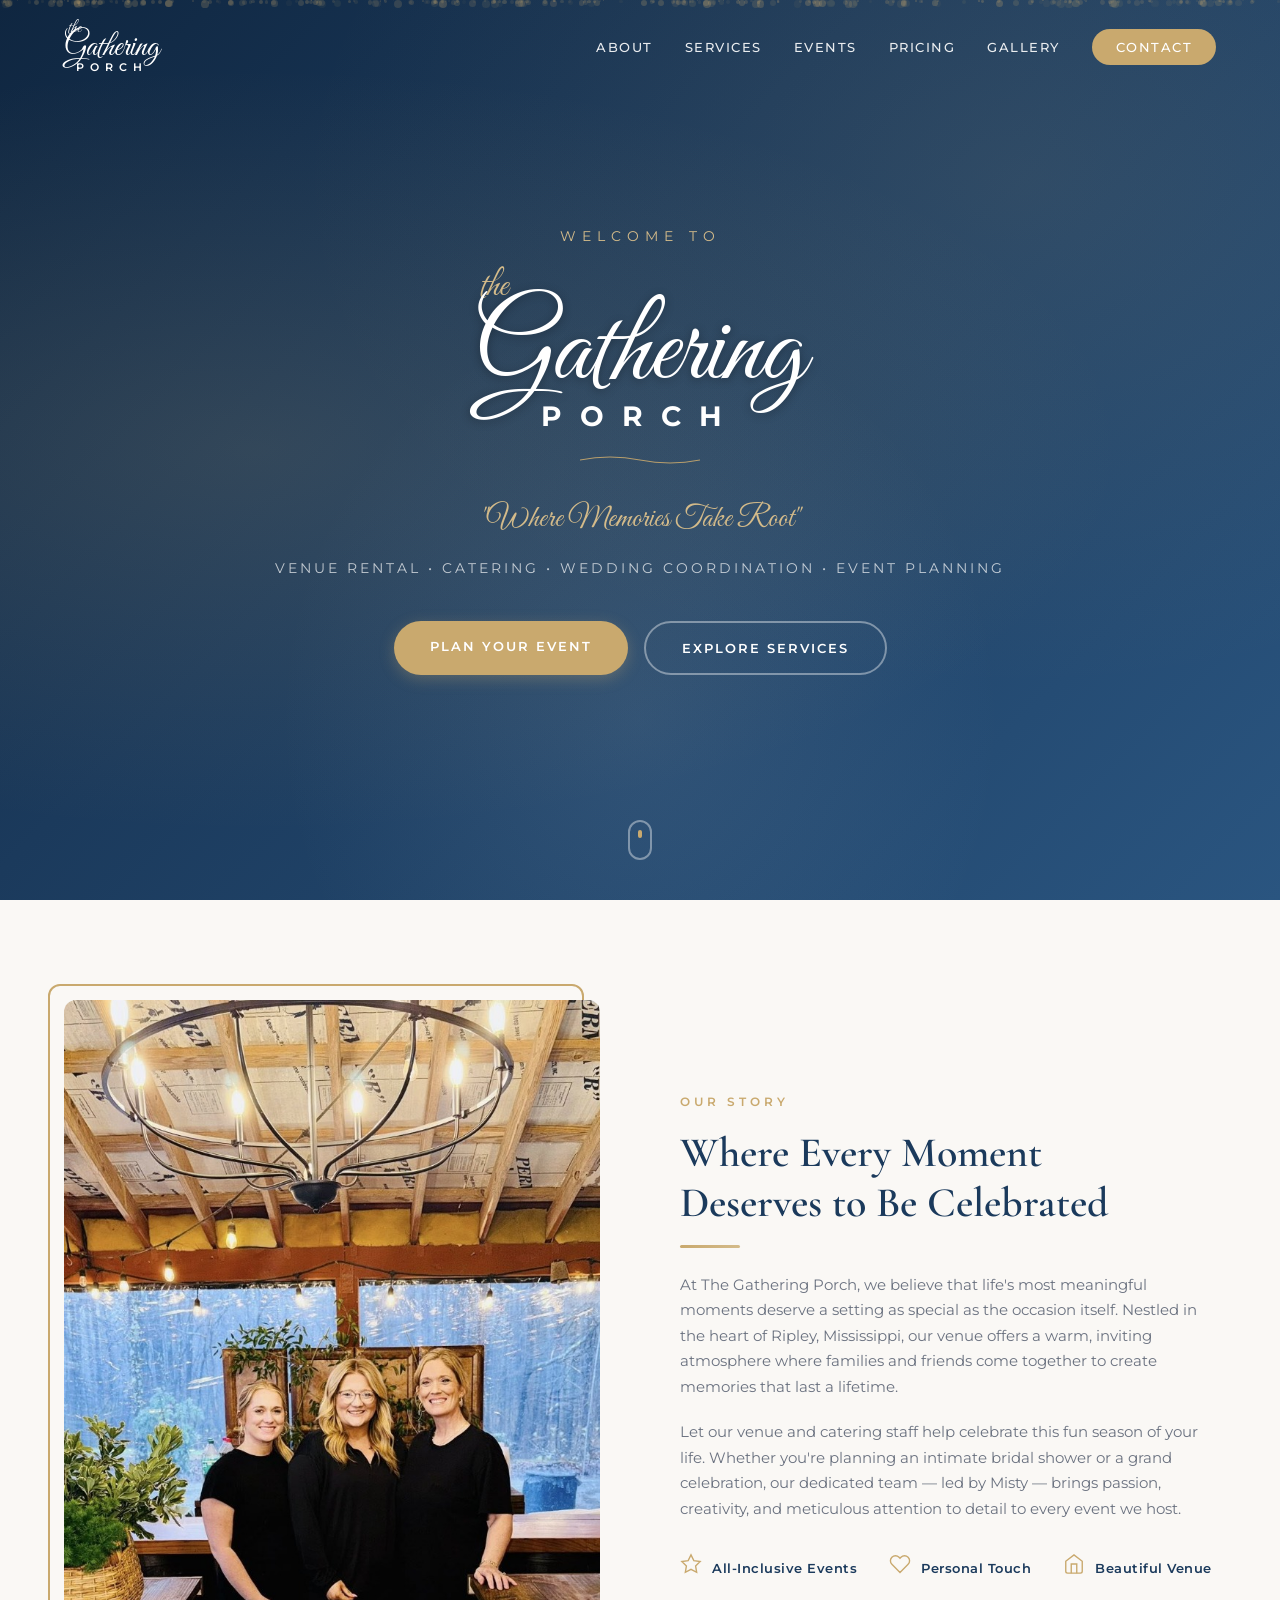
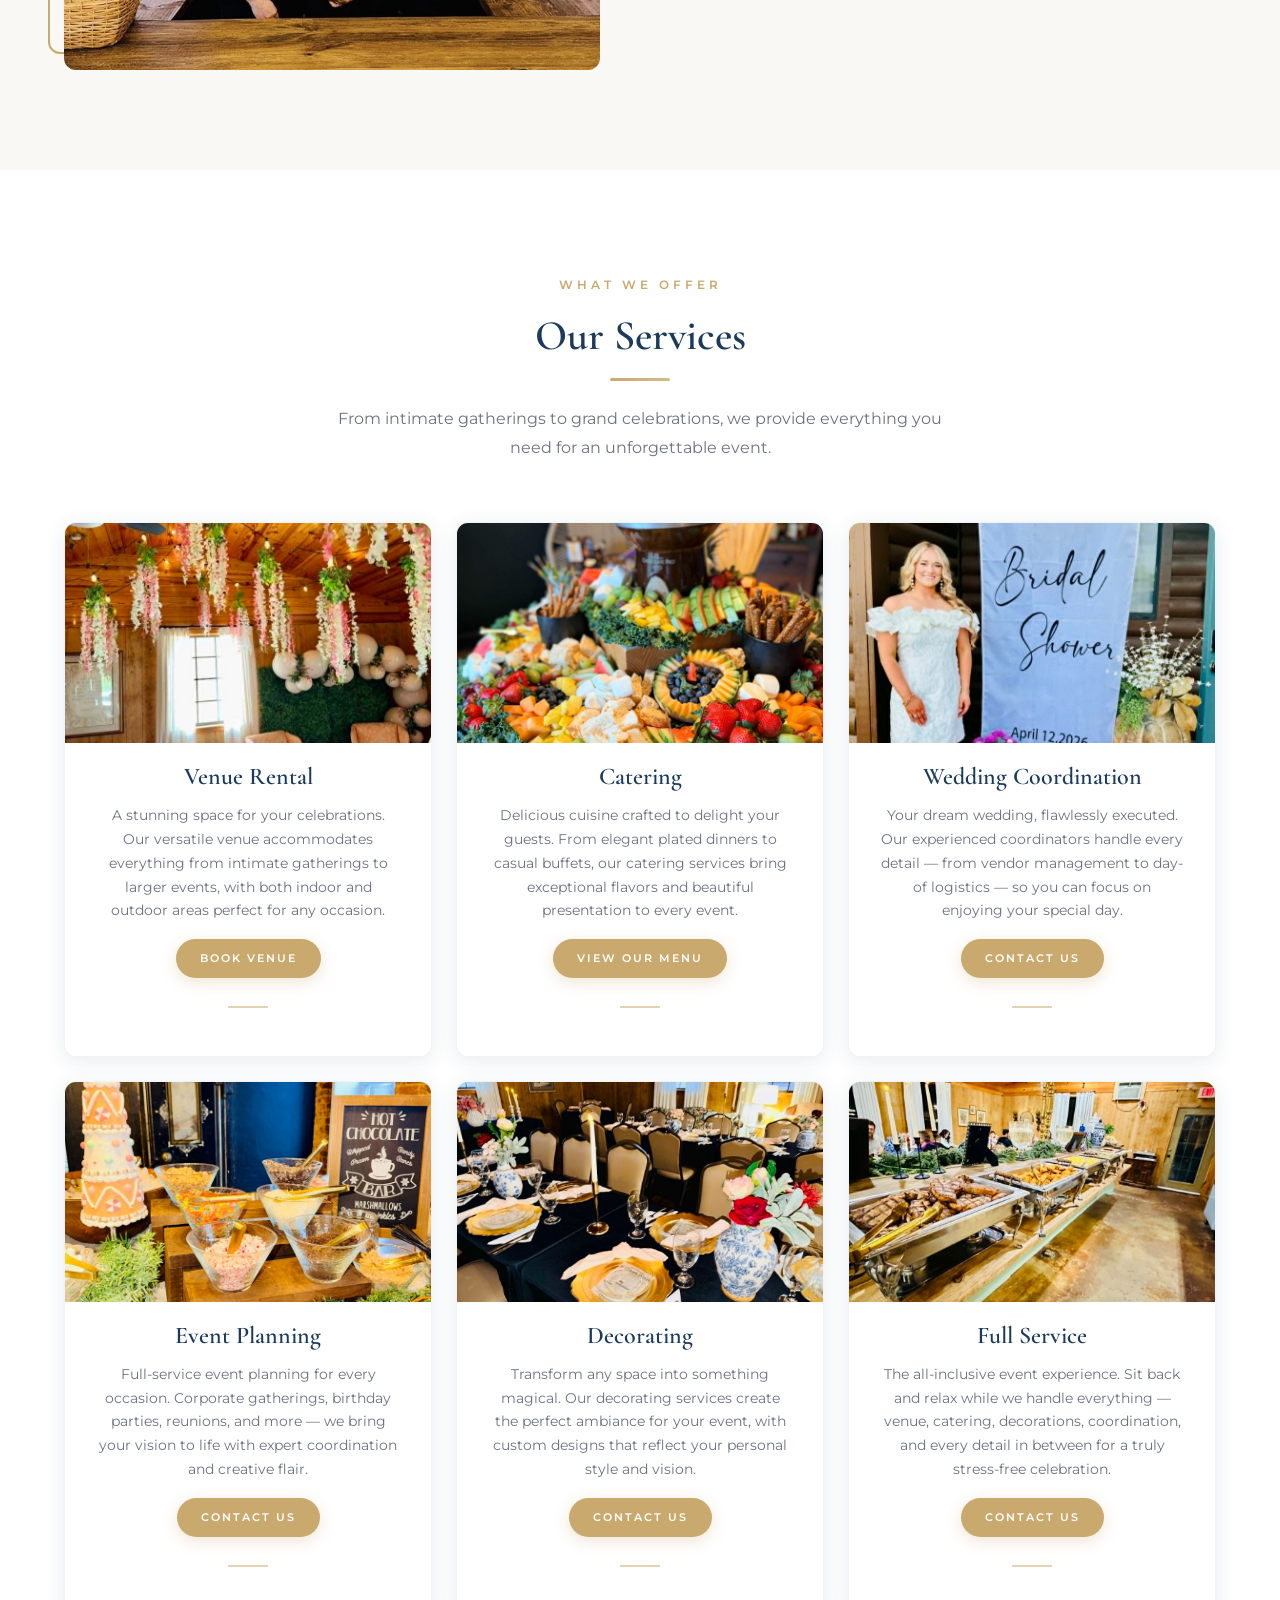
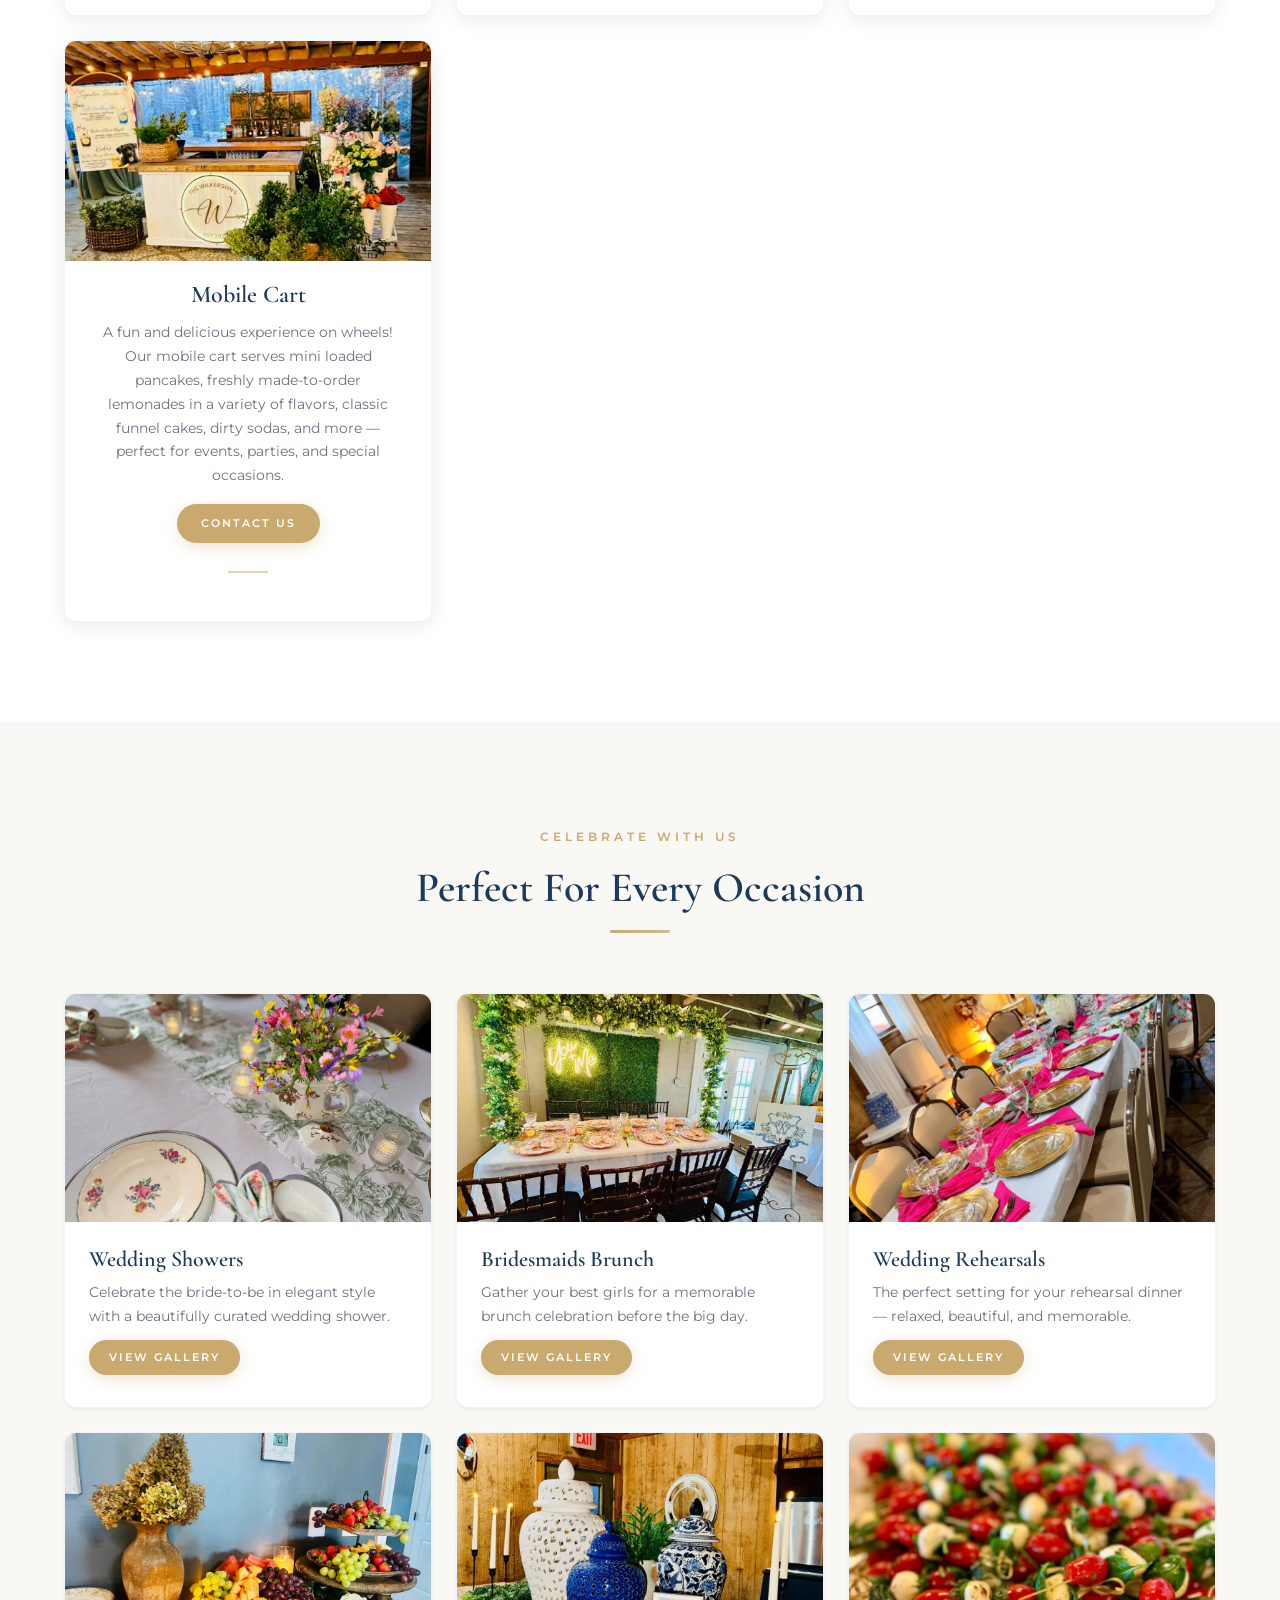
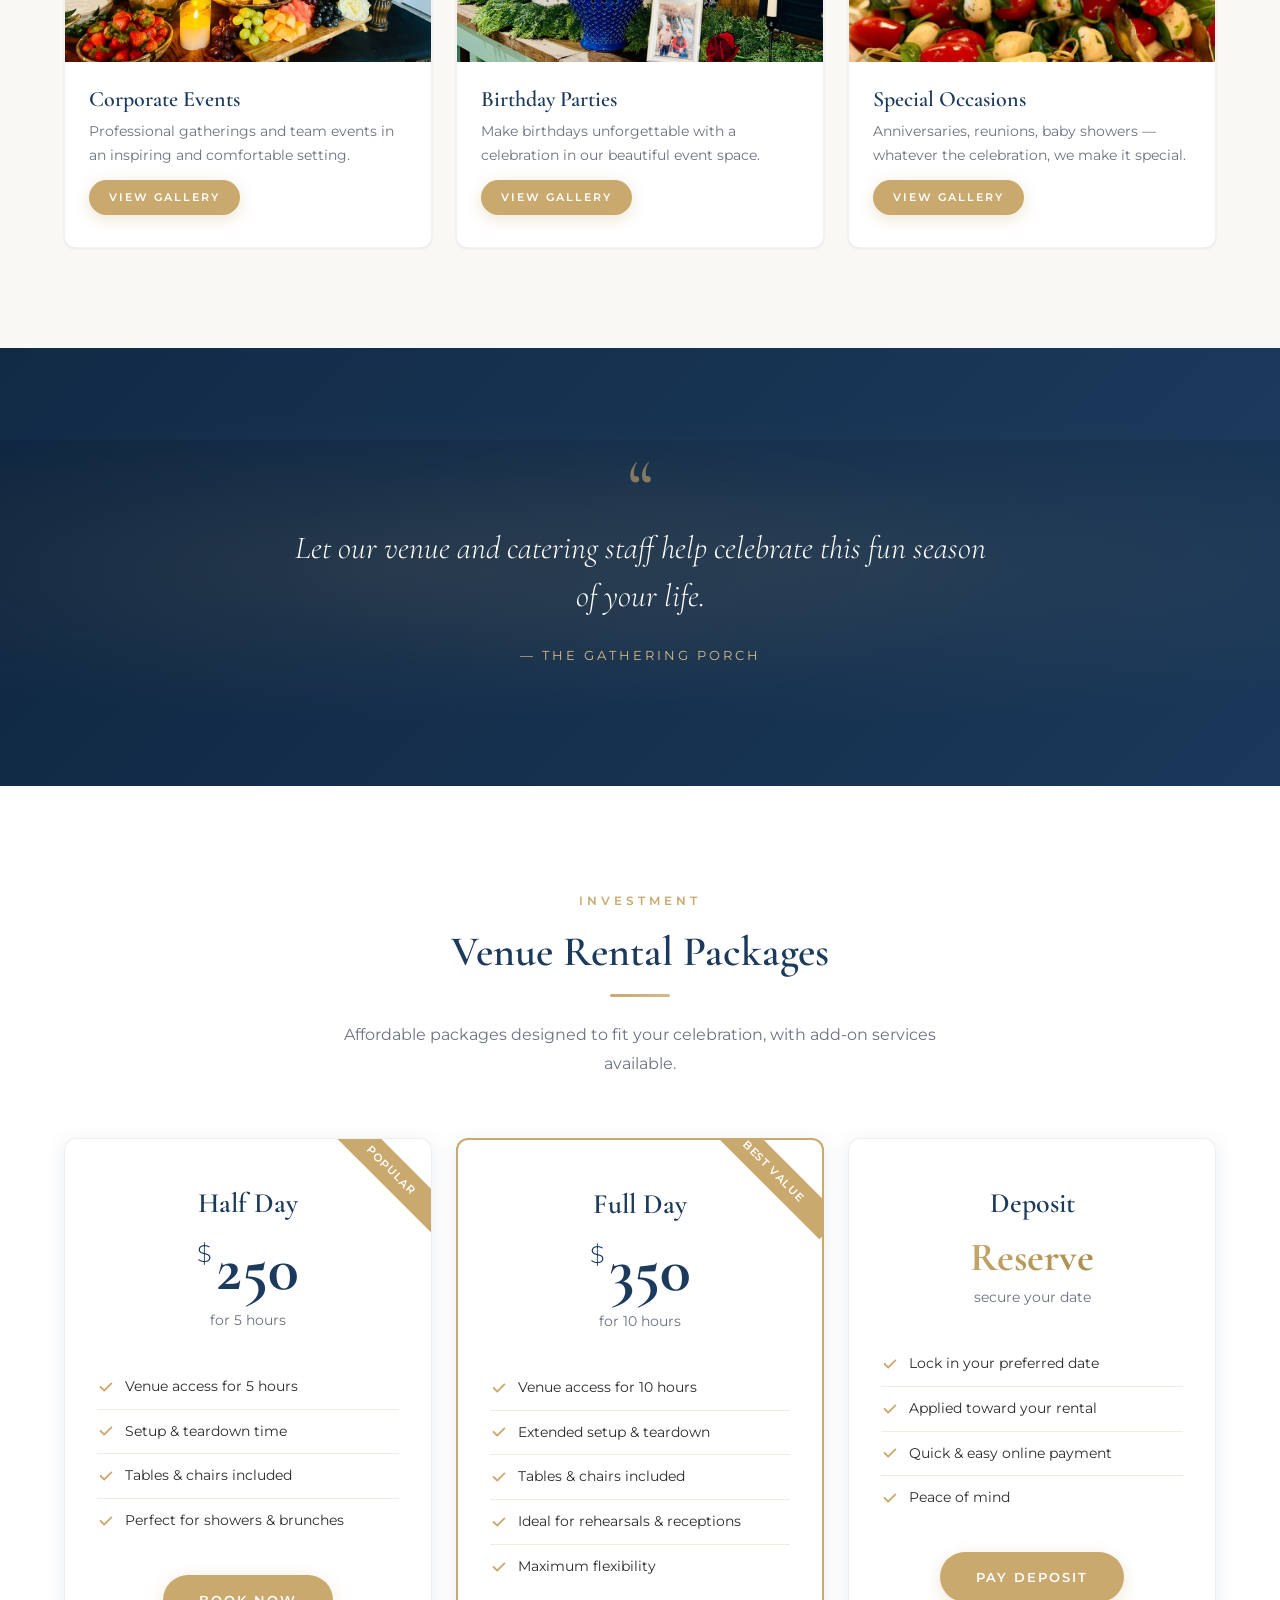
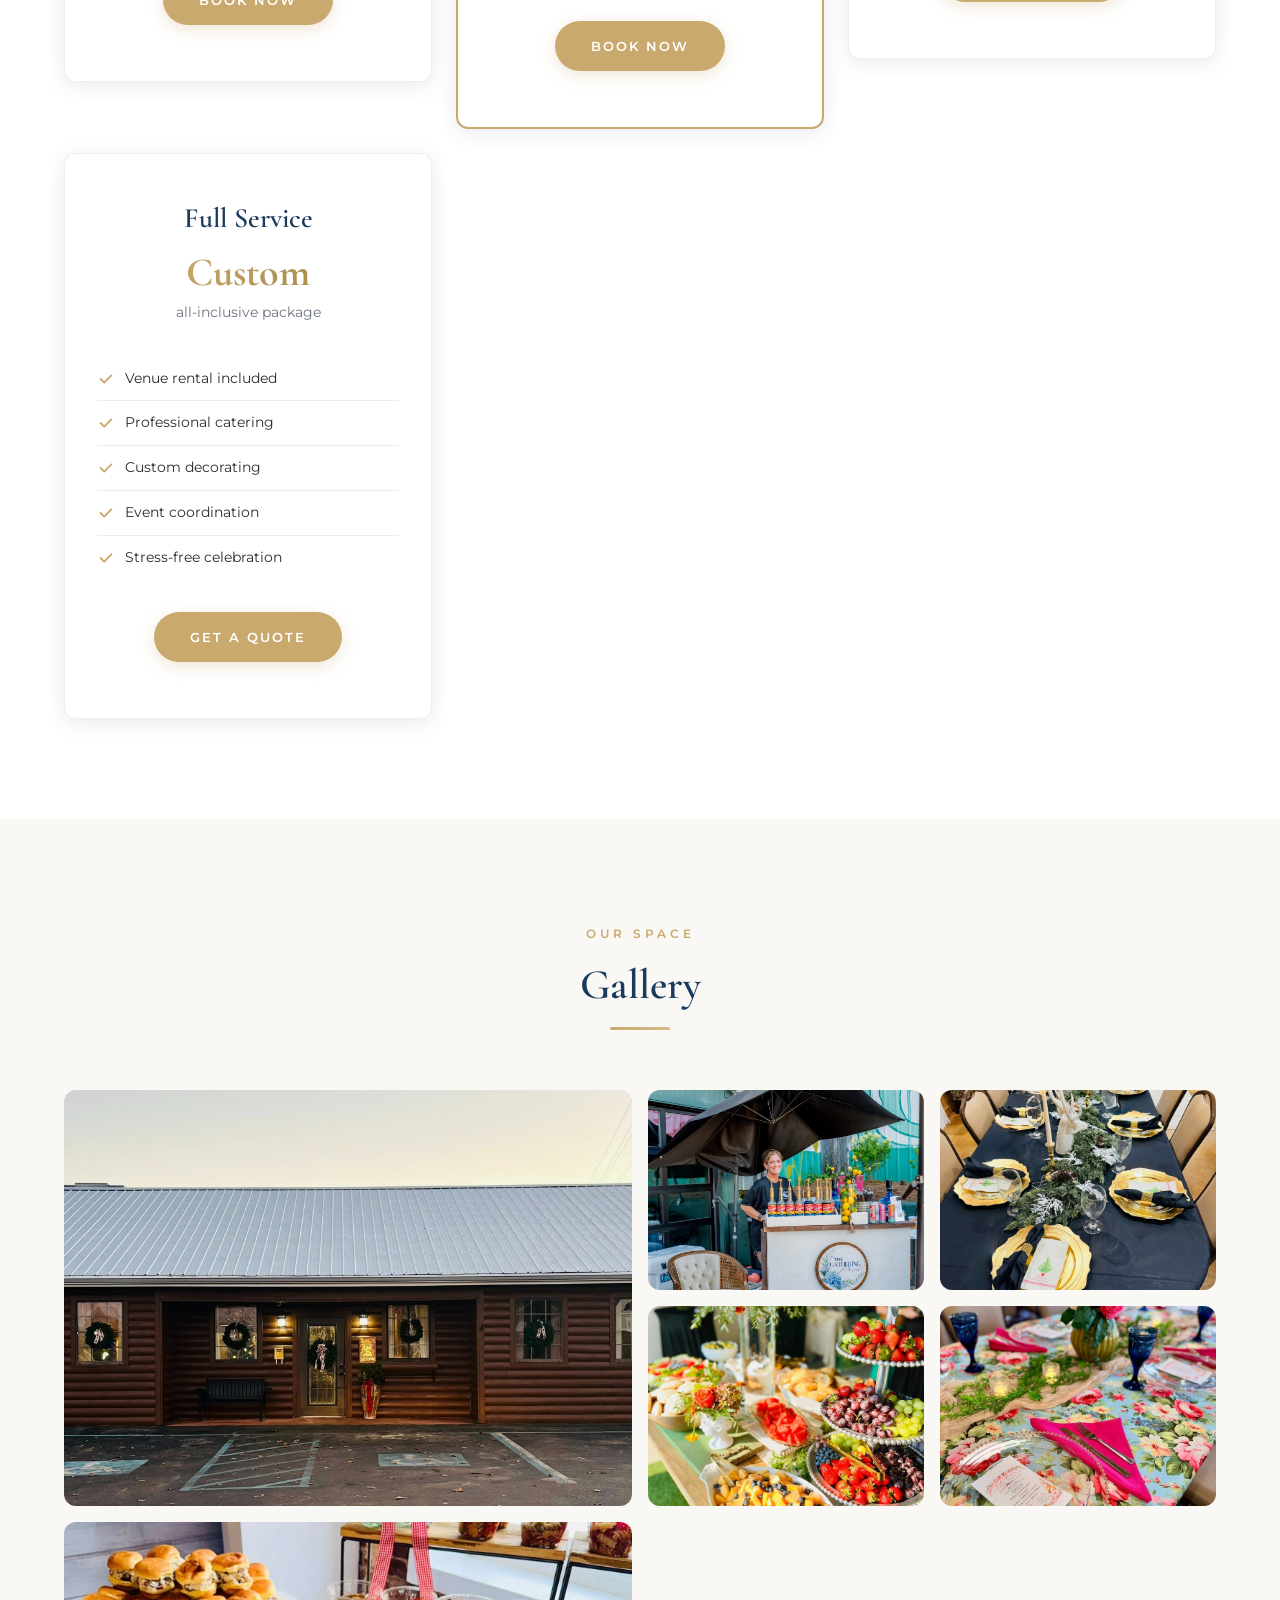
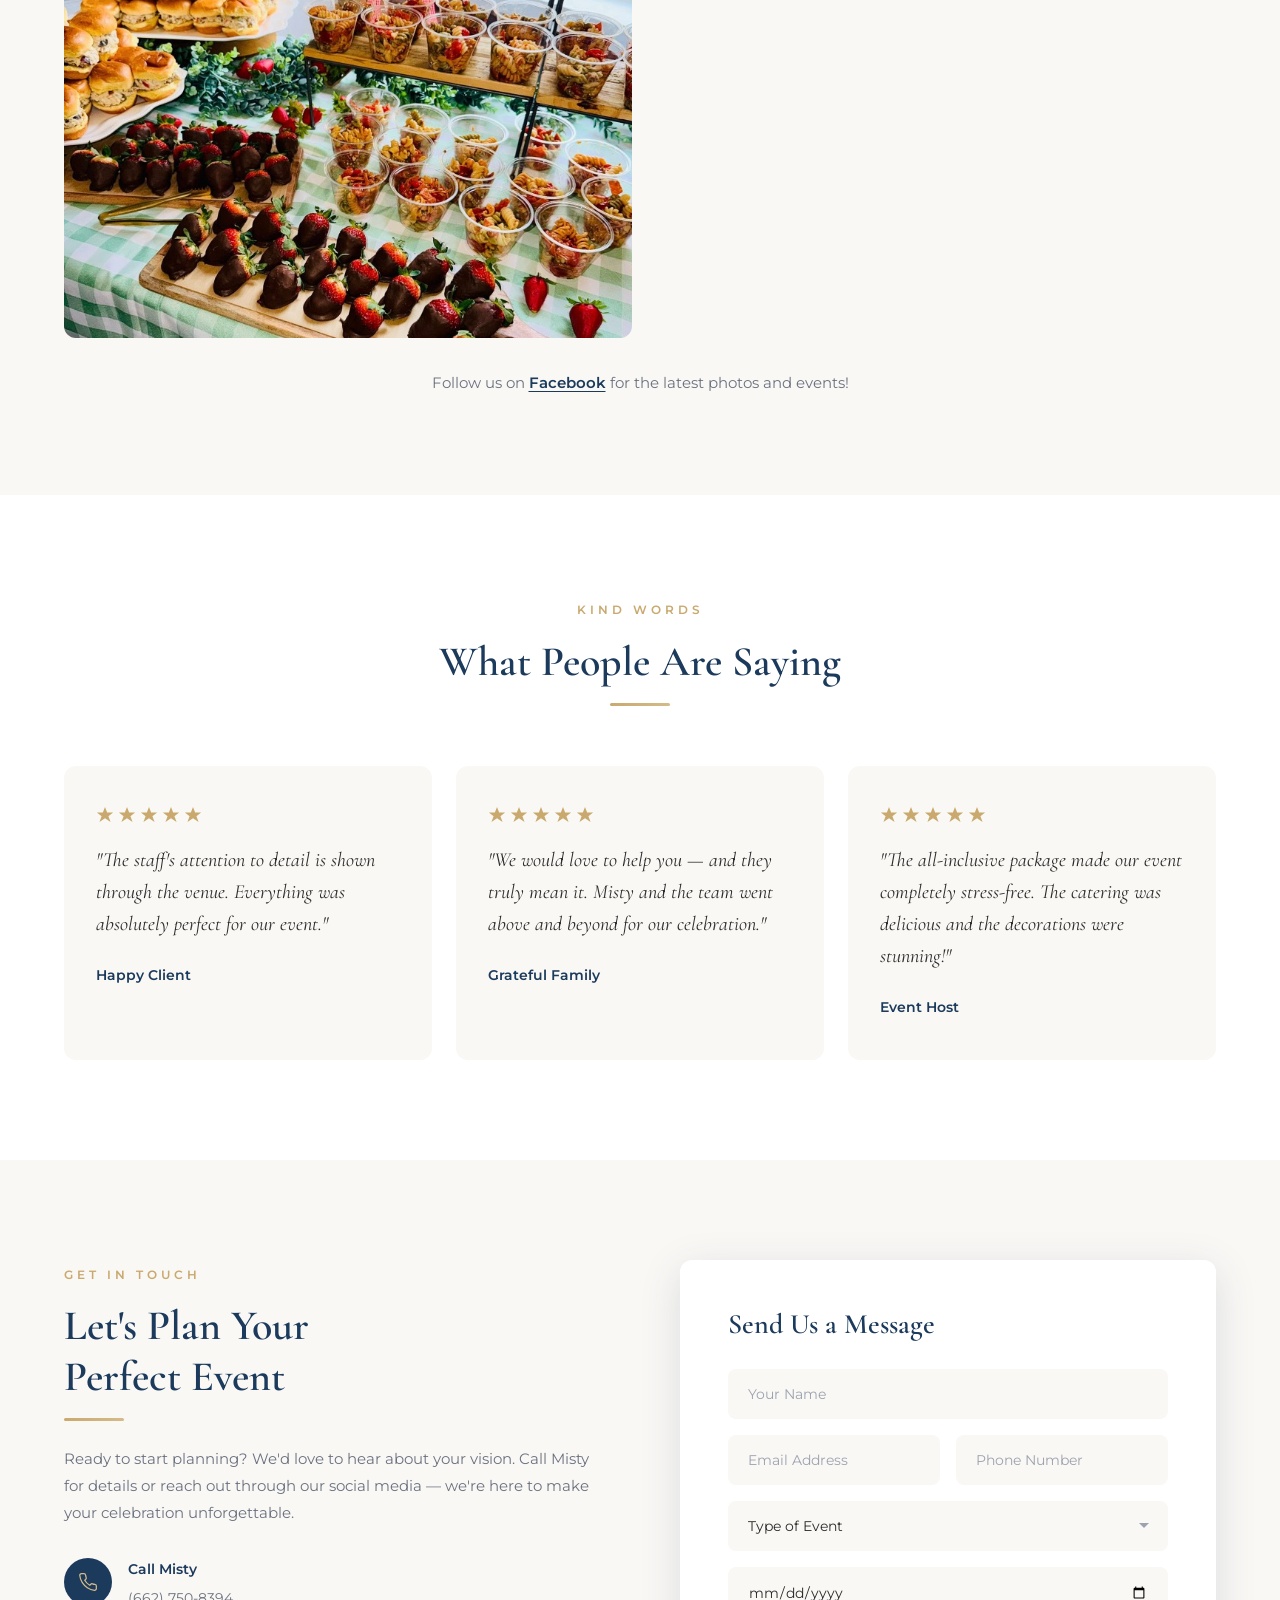
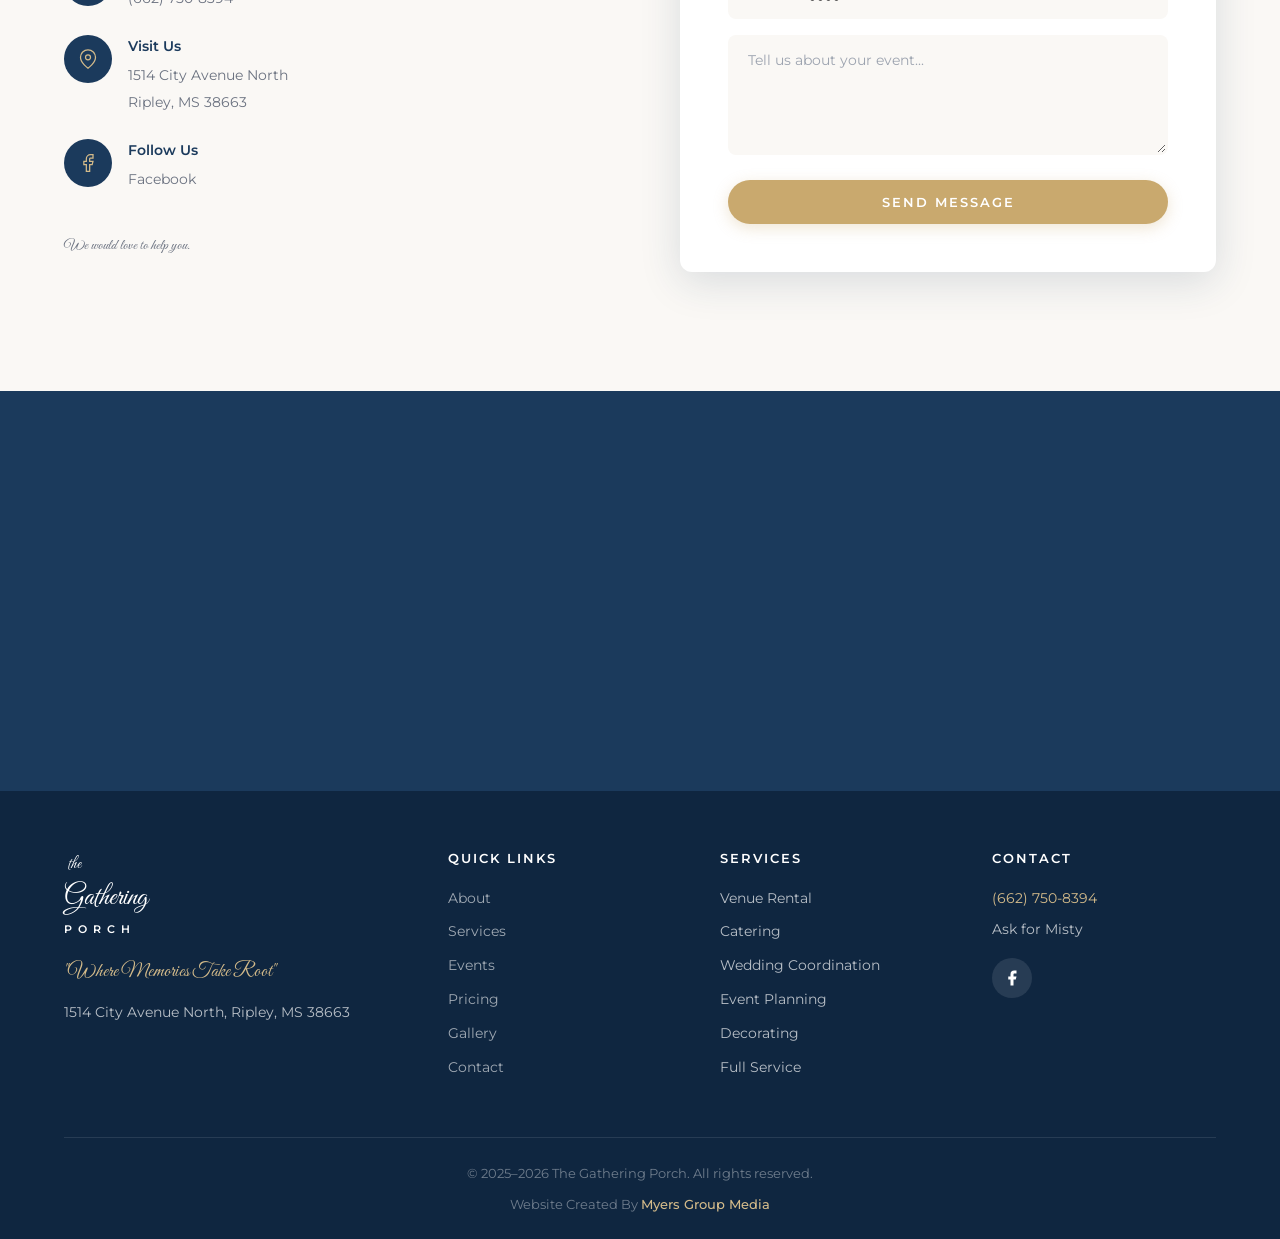
==== commit 59e7dc4e: "feat: add decorations image to homepage gallery" ====
--- a/index.html
+++ b/index.html
@@ -519,9 +519,7 @@
           <img src="catering-display.jpg" alt="A beautiful catering display with fruit skewers, watermelon, and floral arrangements" style="width: 100%; height: 100%; object-fit: cover; display: block;" loading="lazy">
         </div>
         <div class="gallery-item">
-          <div class="gallery-placeholder" style="--hue: 280;">
-            <span>Decorations</span>
-          </div>
+          <img src="decorations.jpg" alt="A beautifully decorated table with a floral tablecloth, pink napkins, and custom menus" style="width: 100%; height: 100%; object-fit: cover; display: block;" loading="lazy">
         </div>
         <div class="gallery-item large">
           <img src="celebration.jpg" alt="A lovely celebration setup with sandwiches, pasta salad cups, and chocolate covered strawberries" style="width: 100%; height: 100%; object-fit: cover; display: block;" loading="lazy">
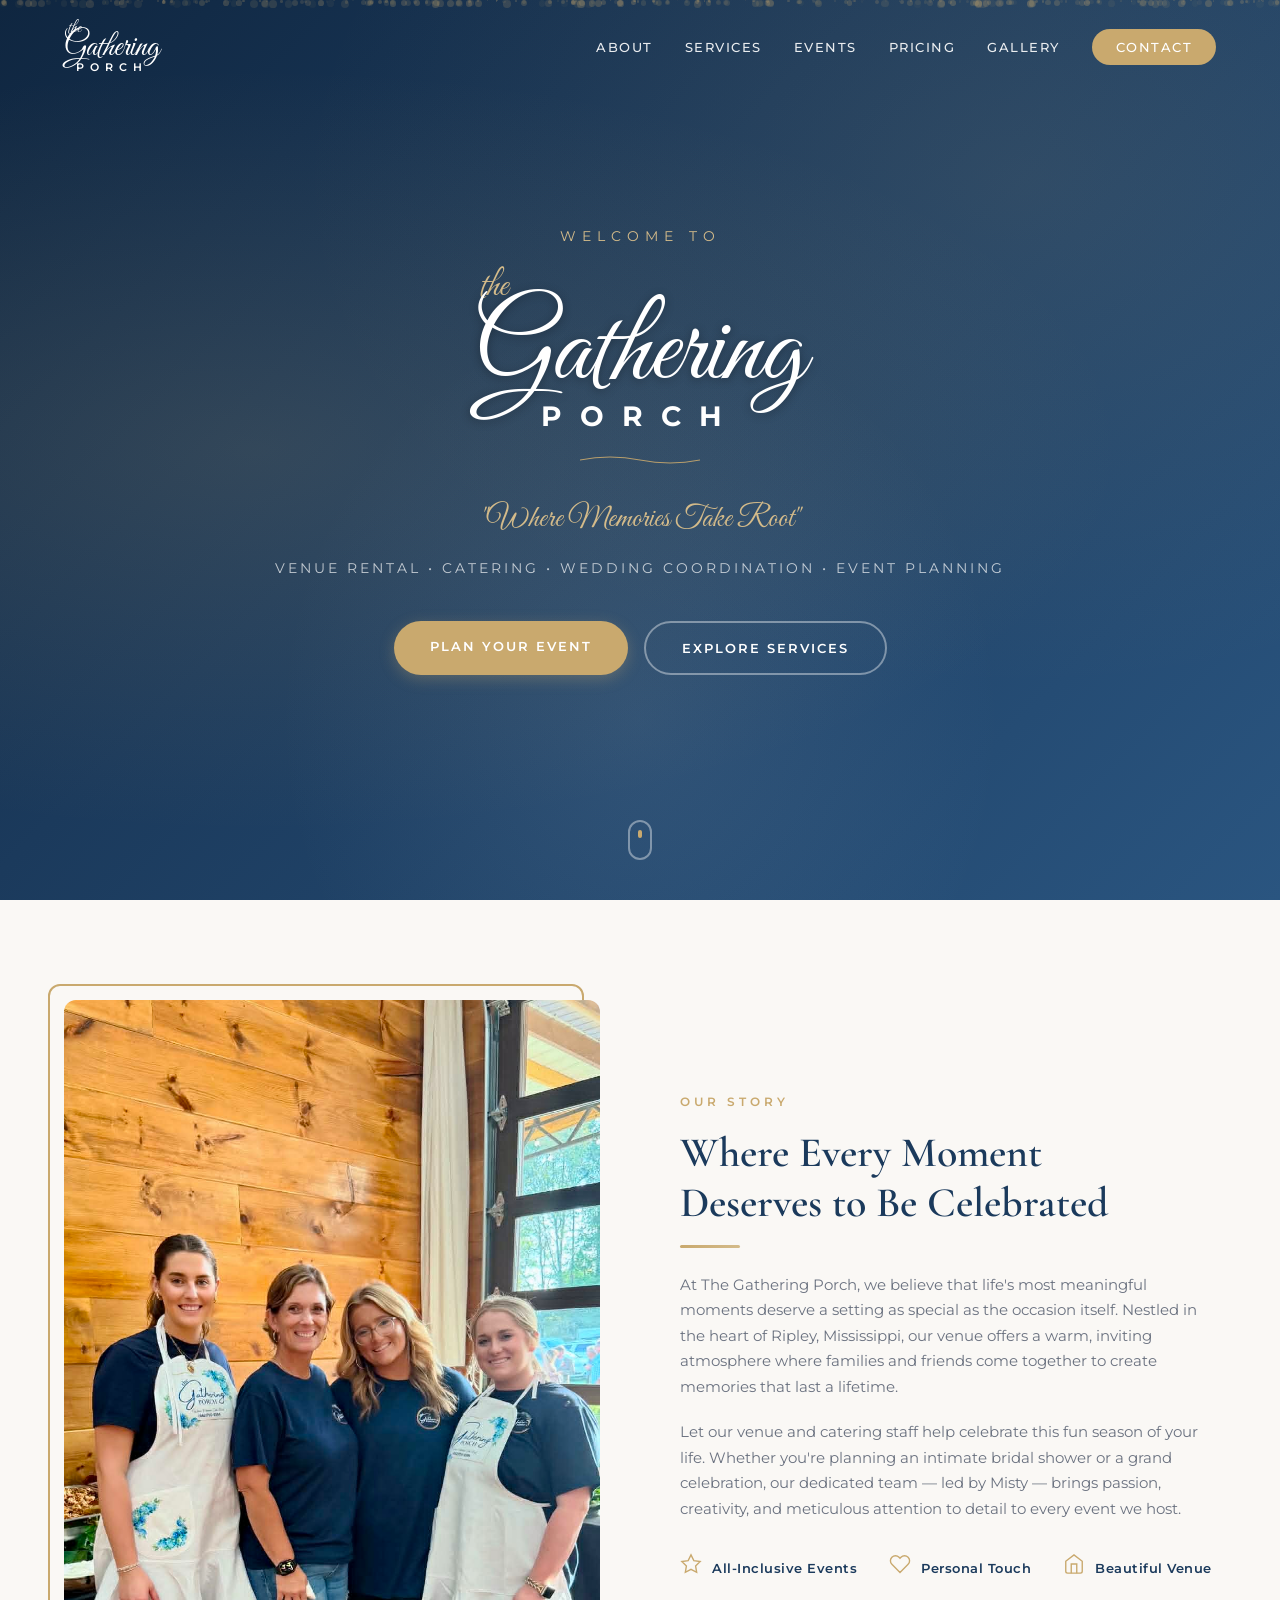
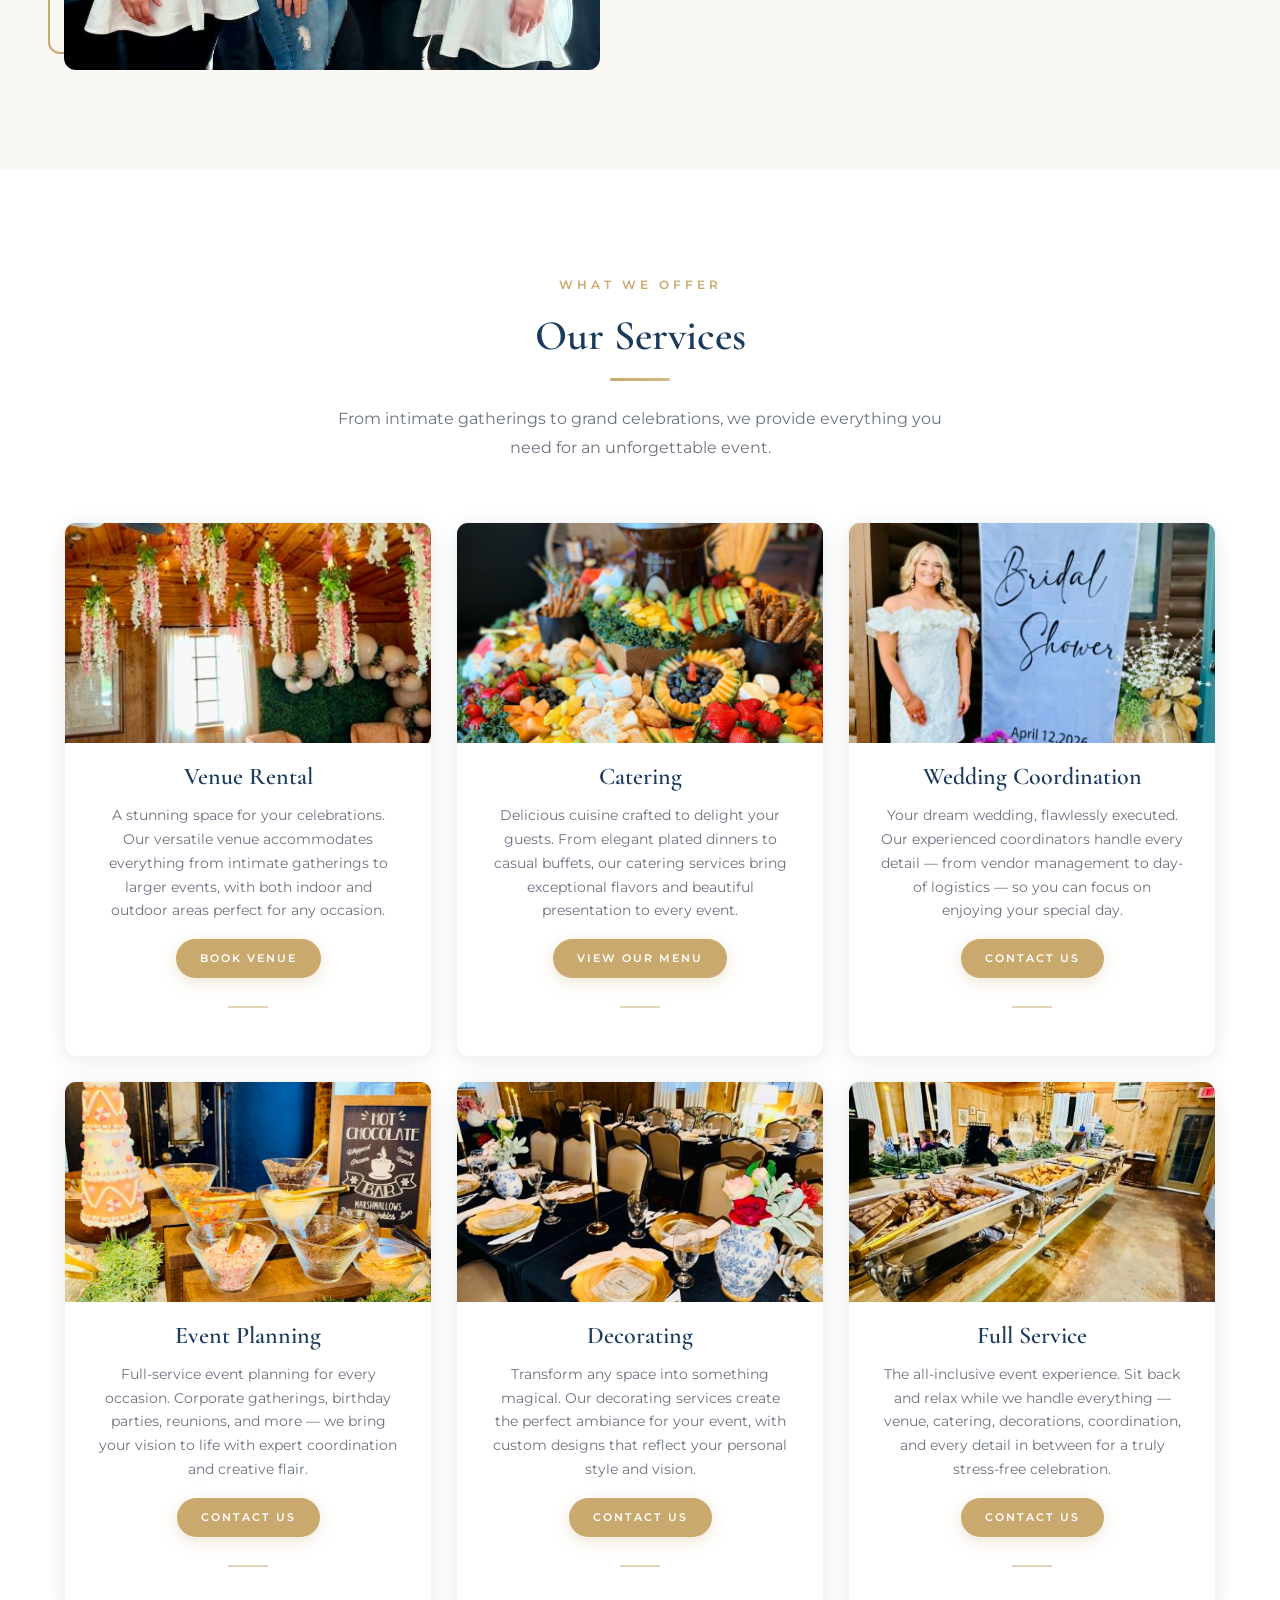
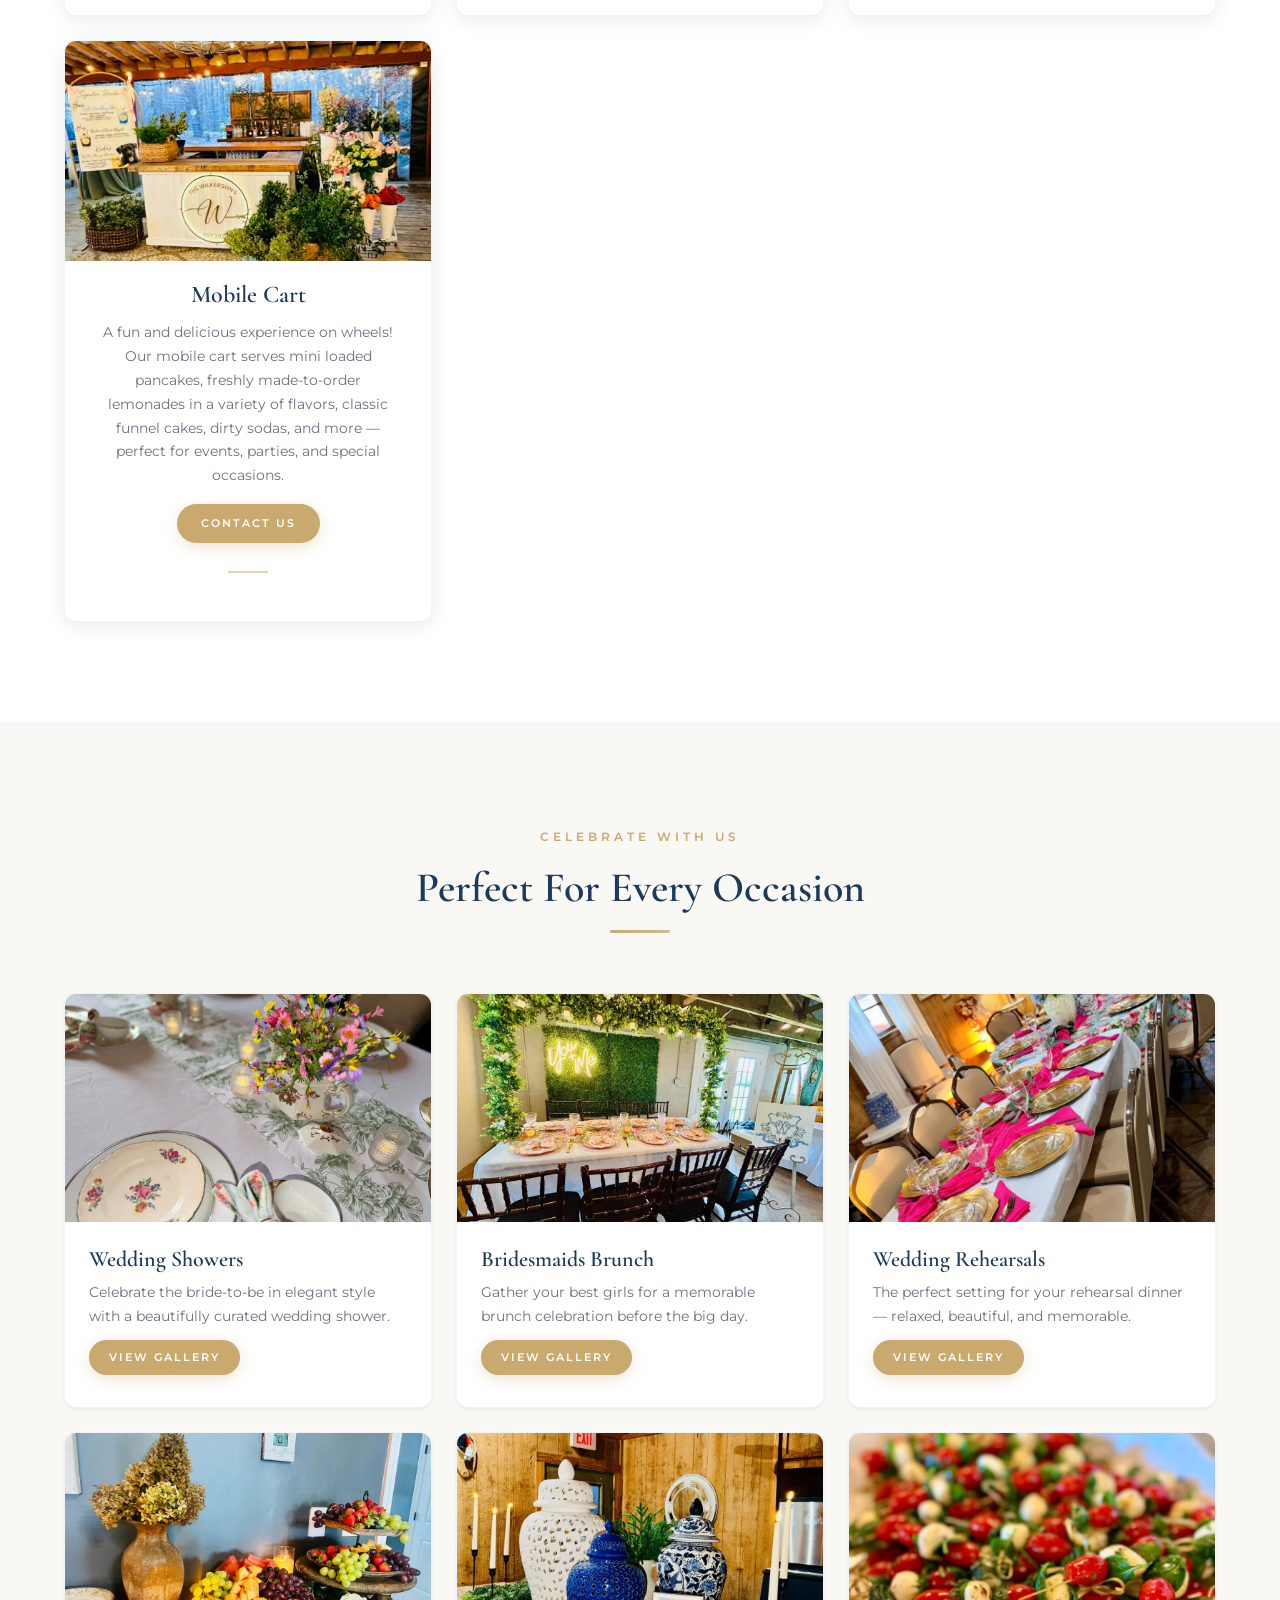
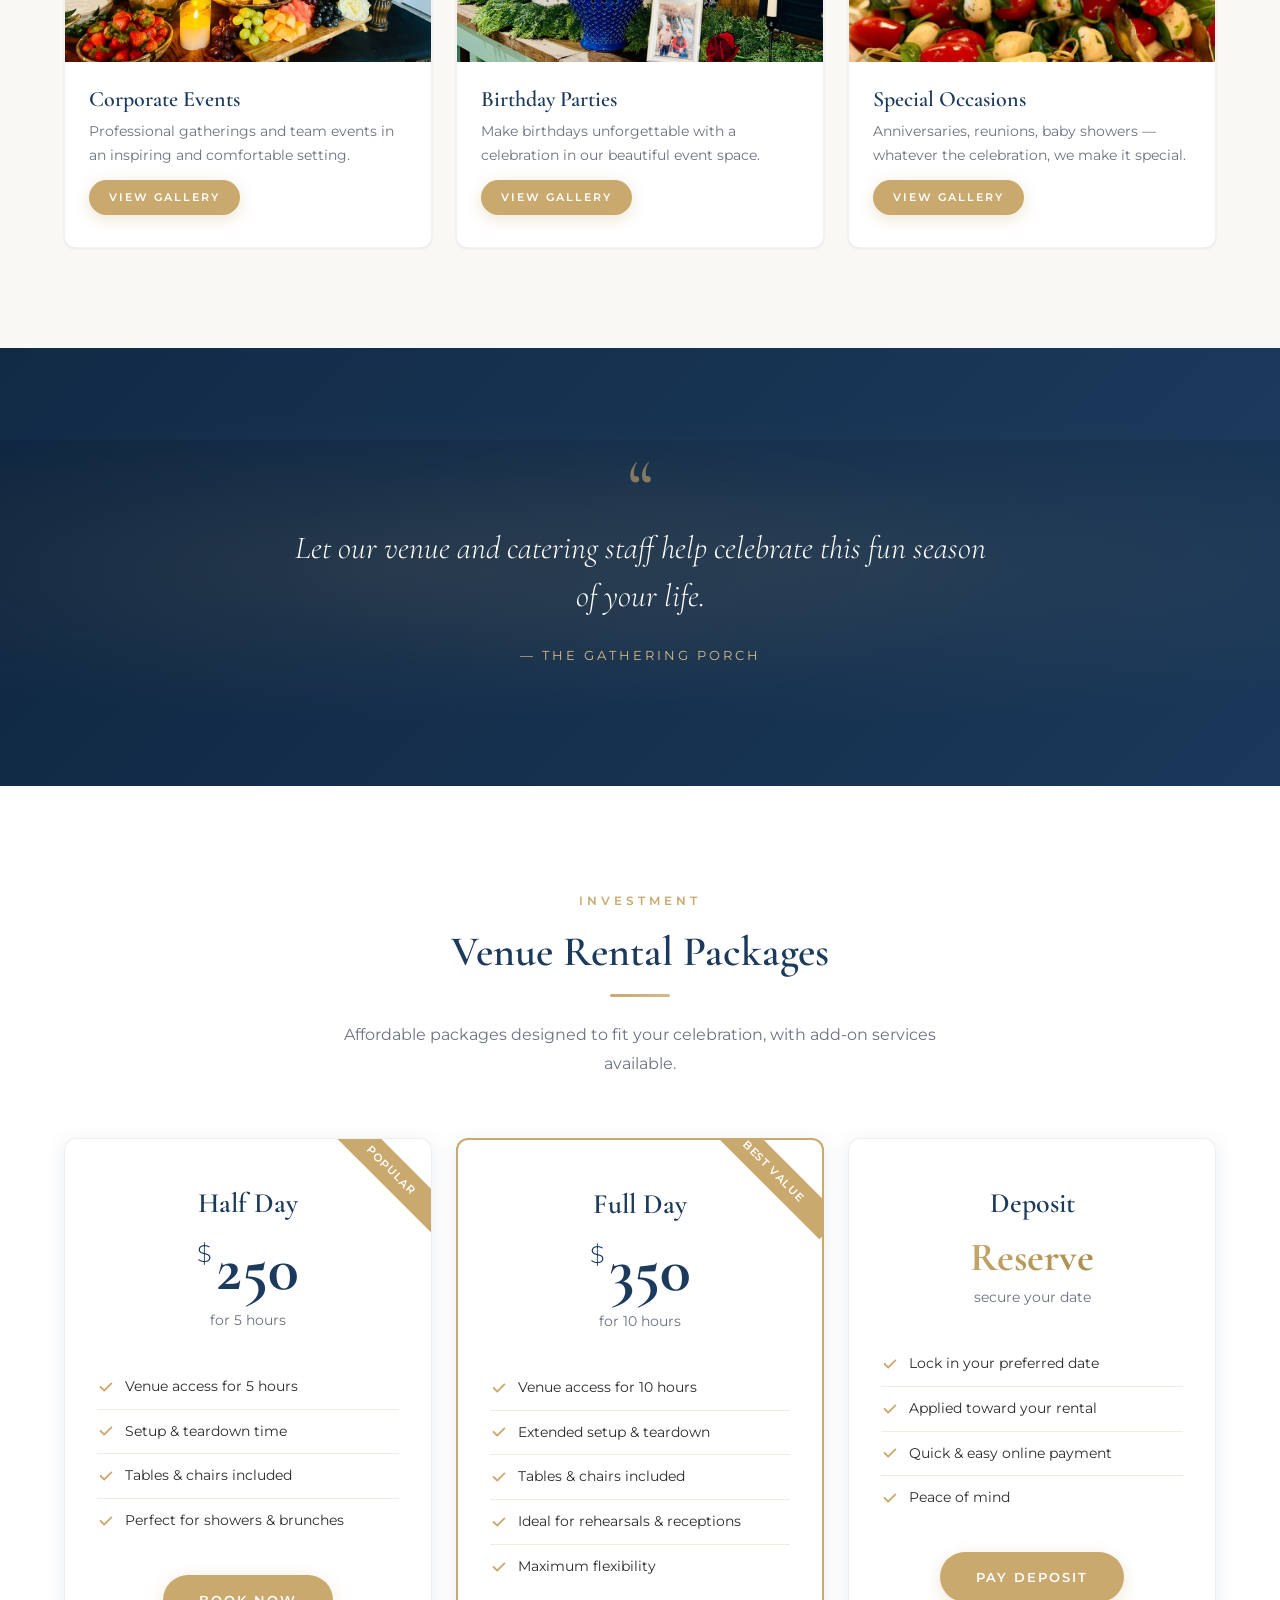
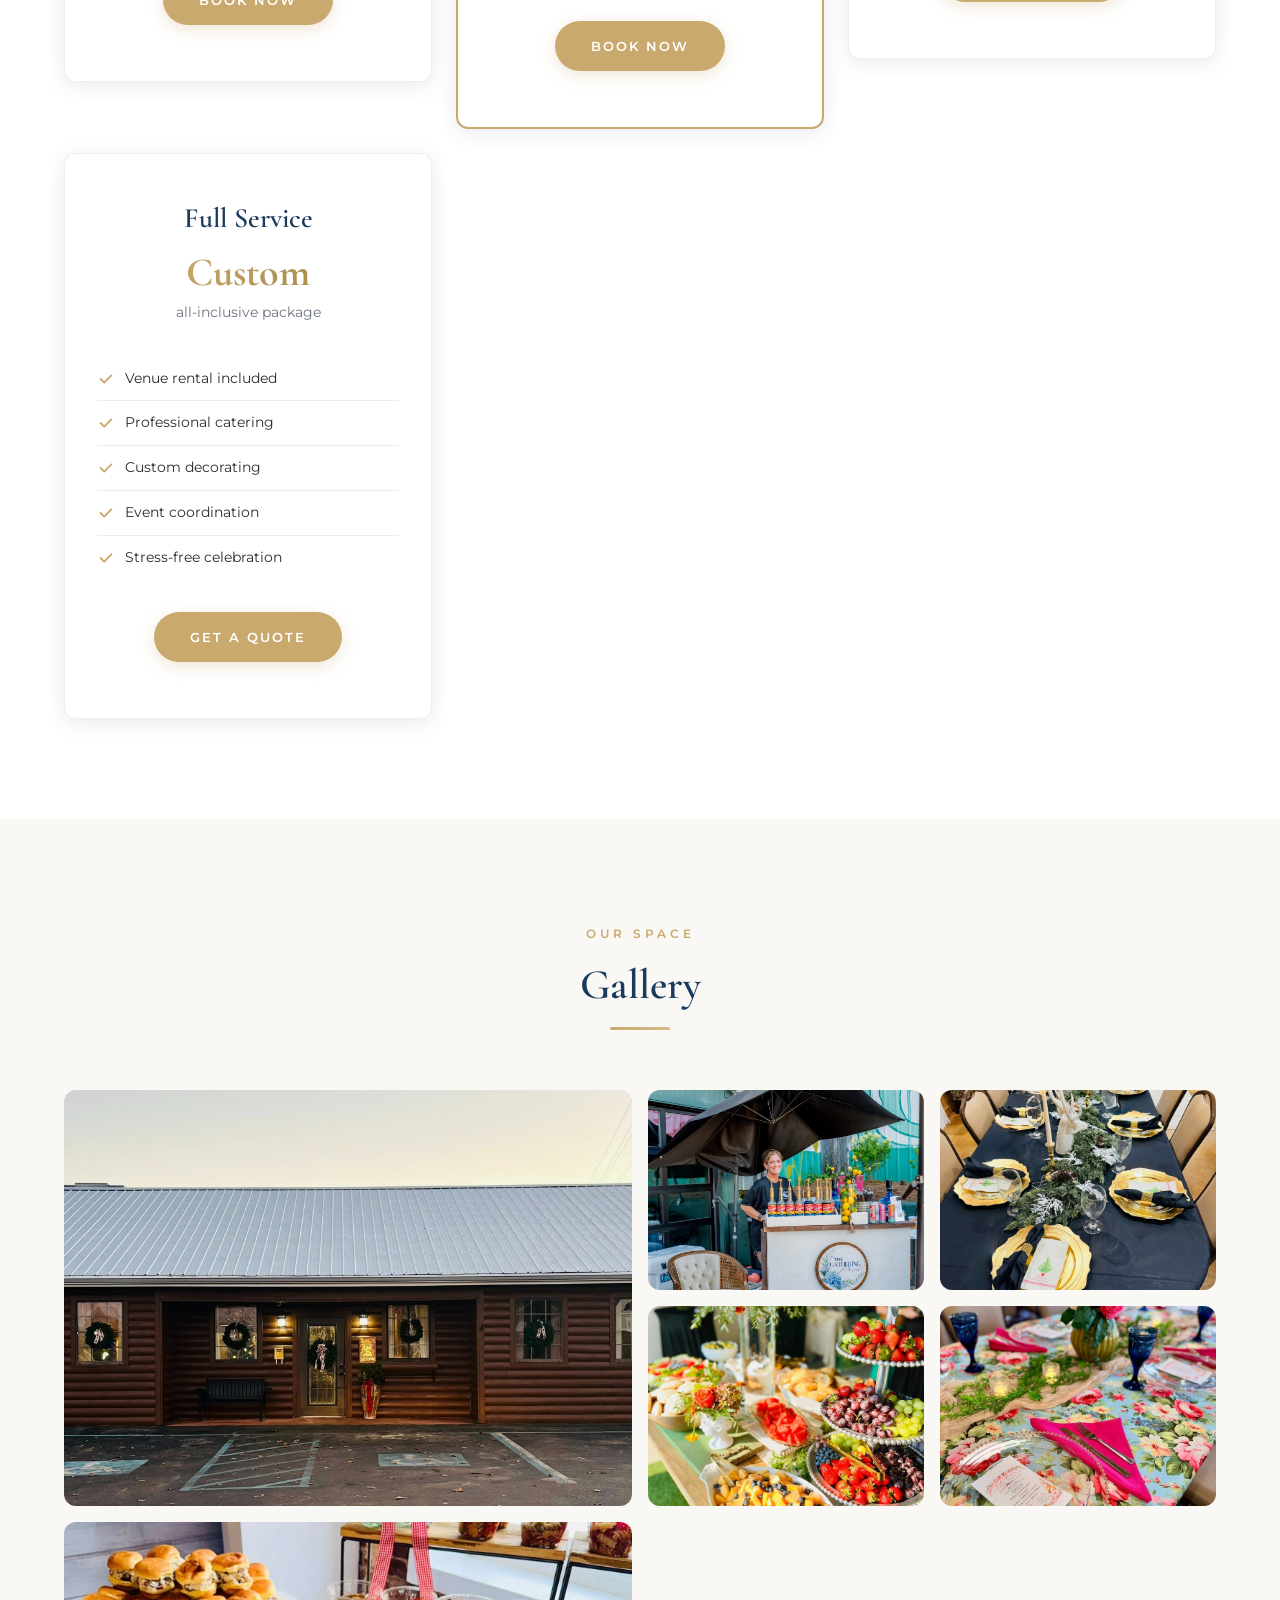
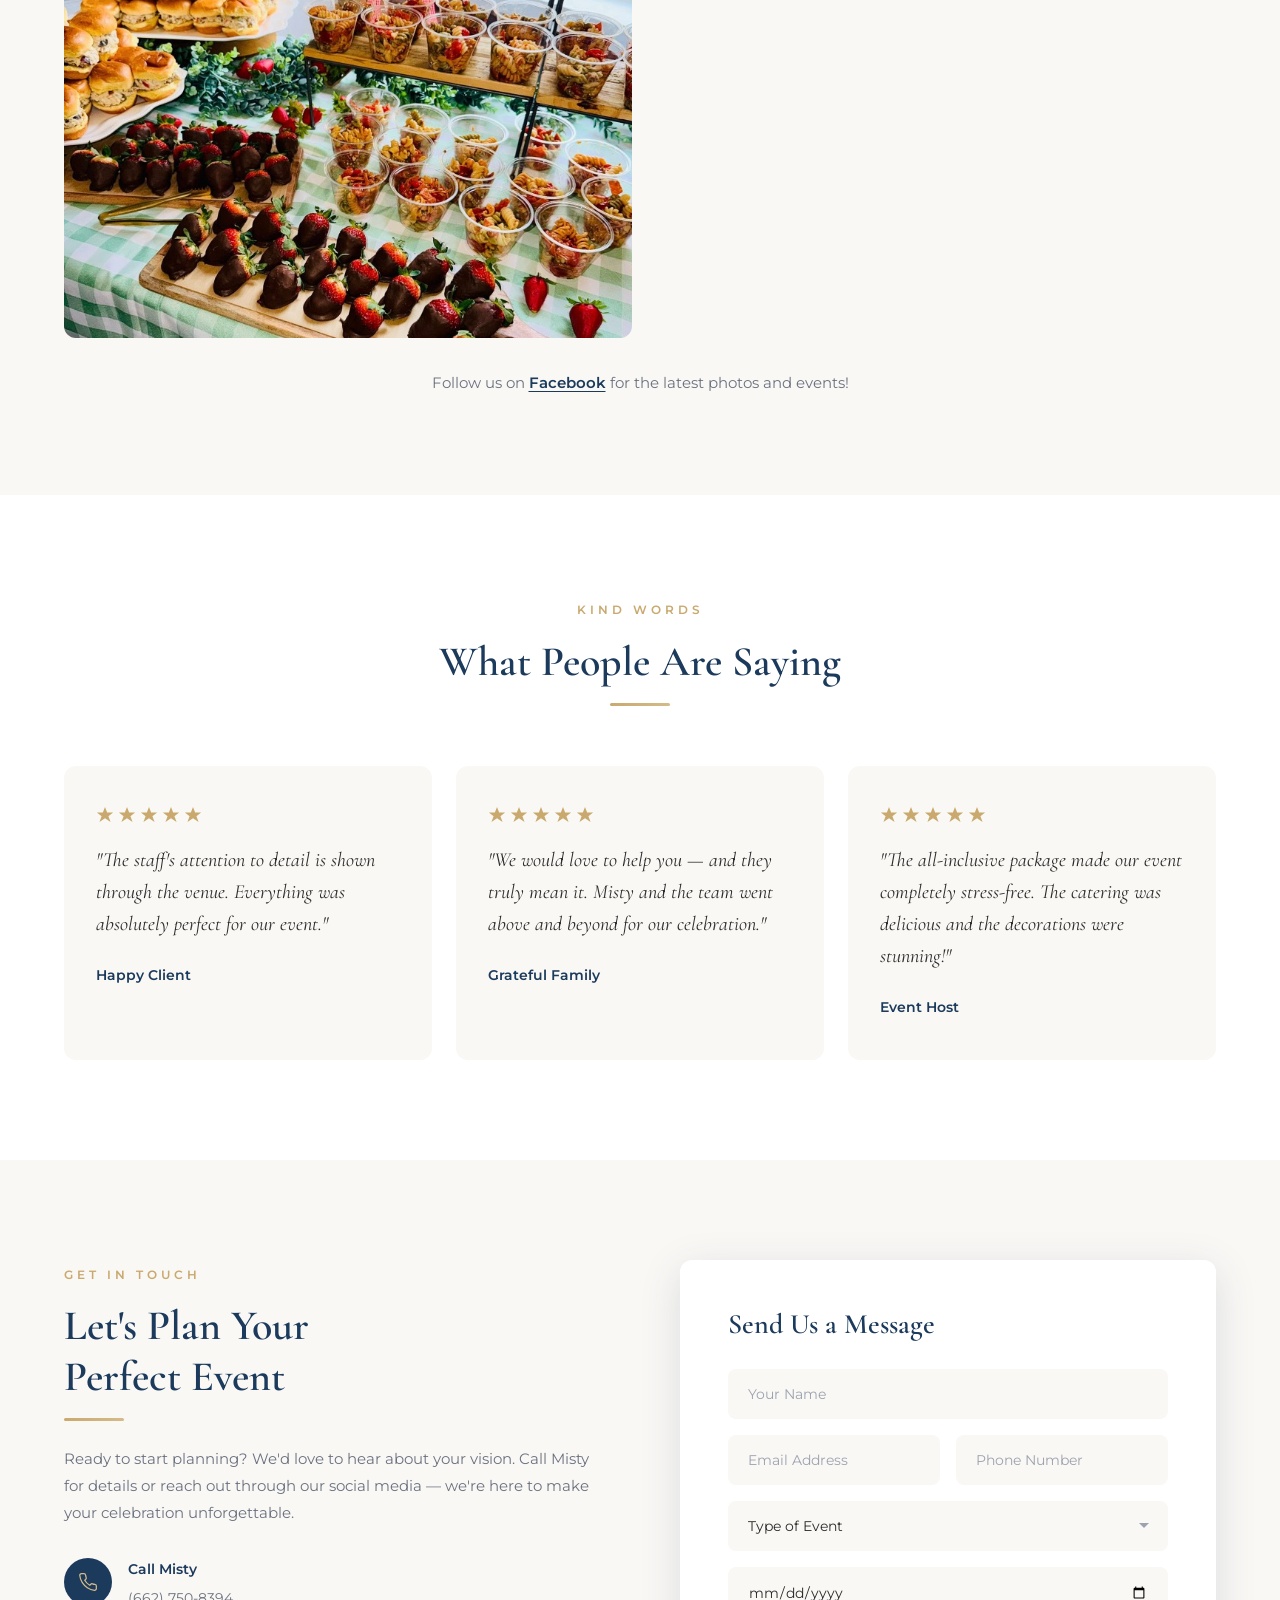
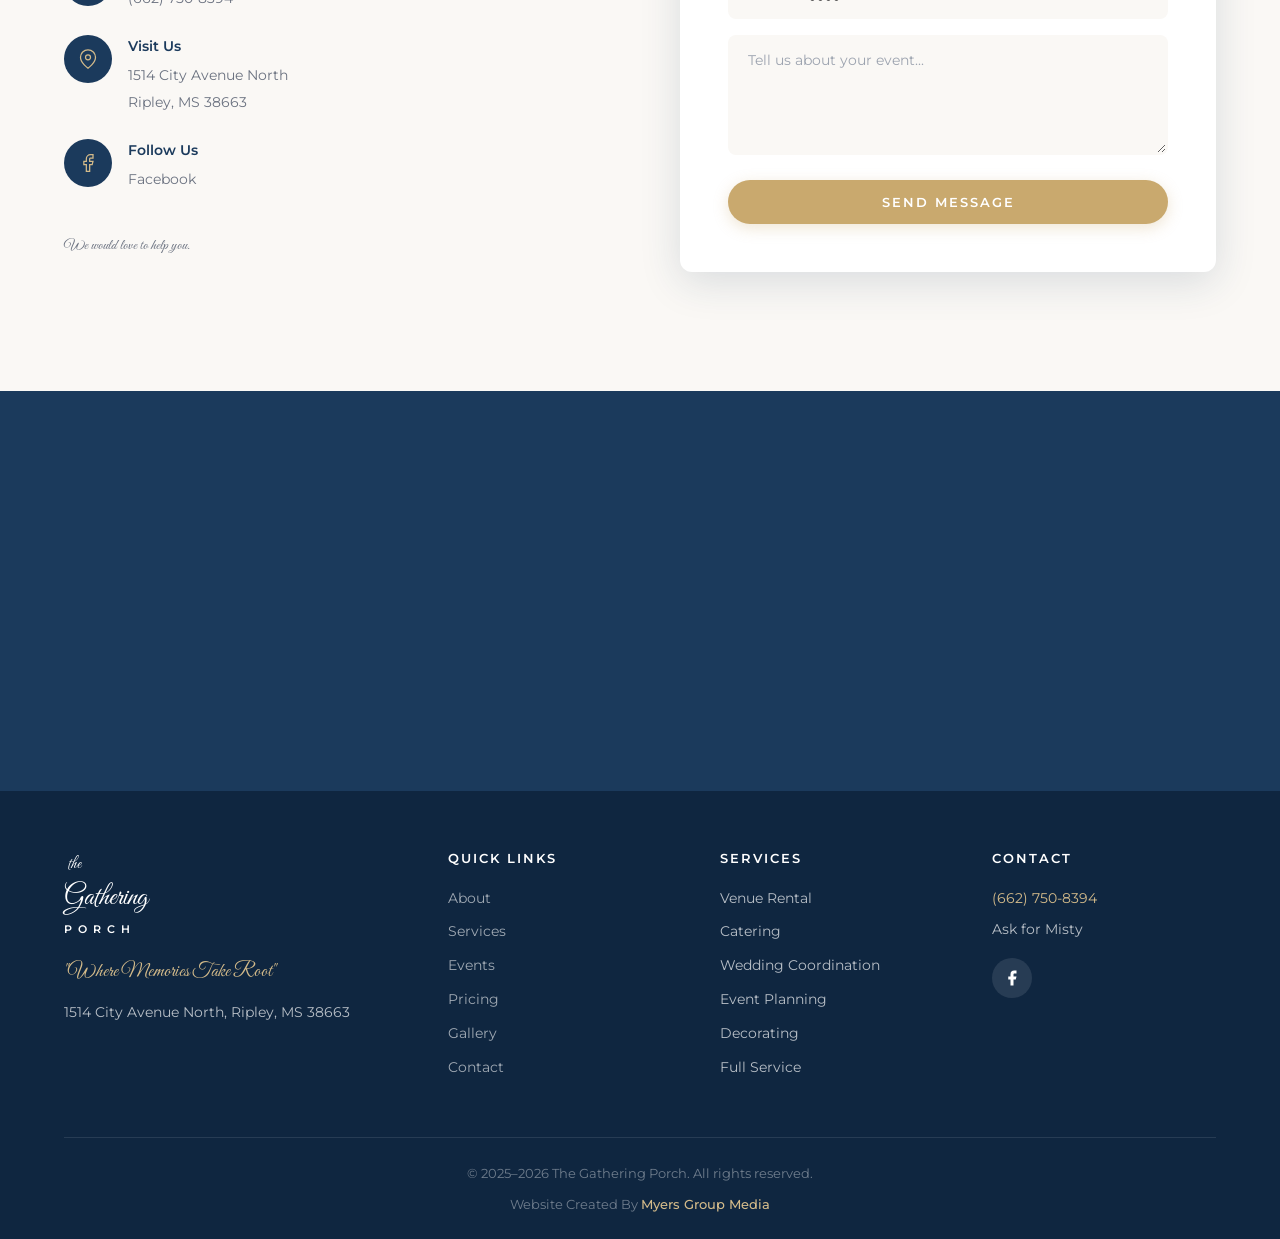
==== commit 8c8cce49: "Update Our Story image and cache buster" ====
--- a/index.html
+++ b/index.html
@@ -169,7 +169,7 @@
         <div class="about-image" data-animate="fade-right">
           <div class="image-frame">
             <div class="image-placeholder about-placeholder" style="background: none;">
-              <img src="about-image.jpg?v=2" alt="The Gathering Porch team" style="width: 100%; height: 100%; object-fit: cover; object-position: center;">
+              <img src="about-image.jpg?v=3" alt="The Gathering Porch team" style="width: 100%; height: 100%; object-fit: cover; object-position: center;">
             </div>
           </div>
         </div>
